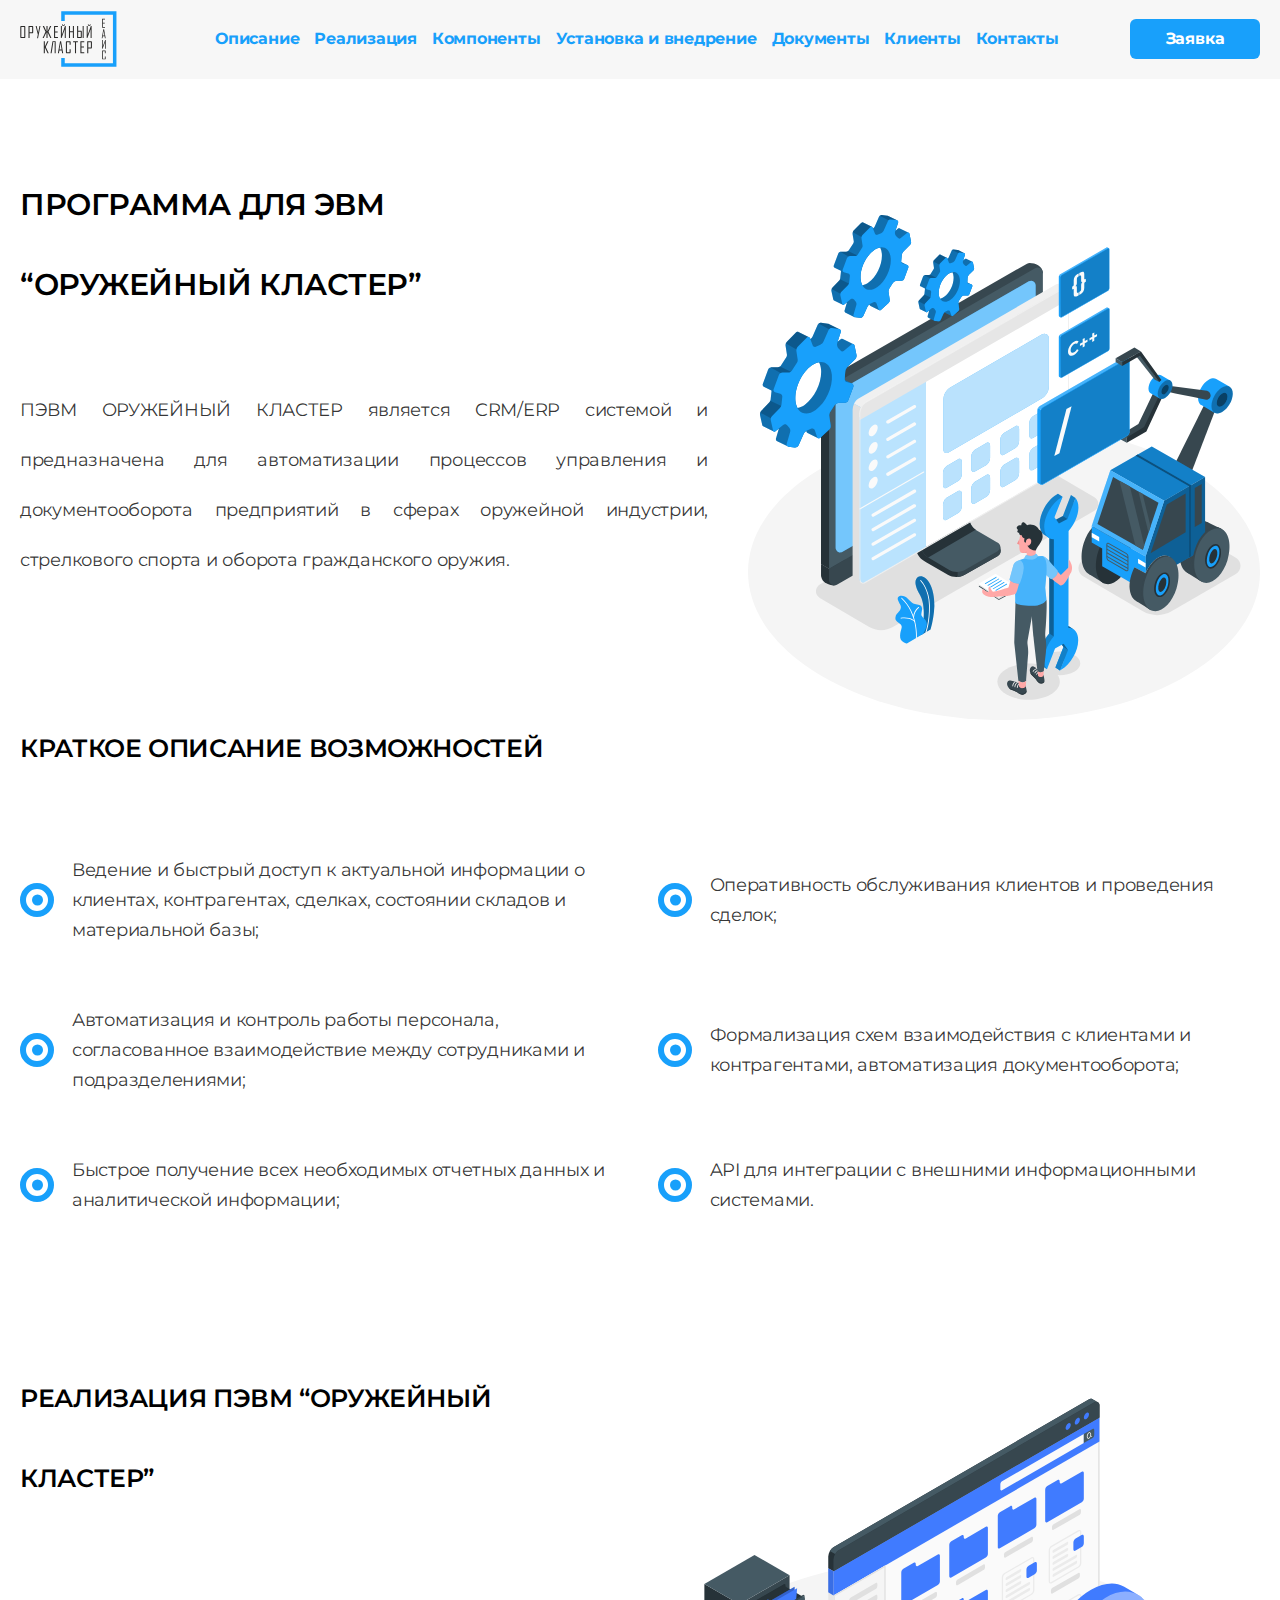
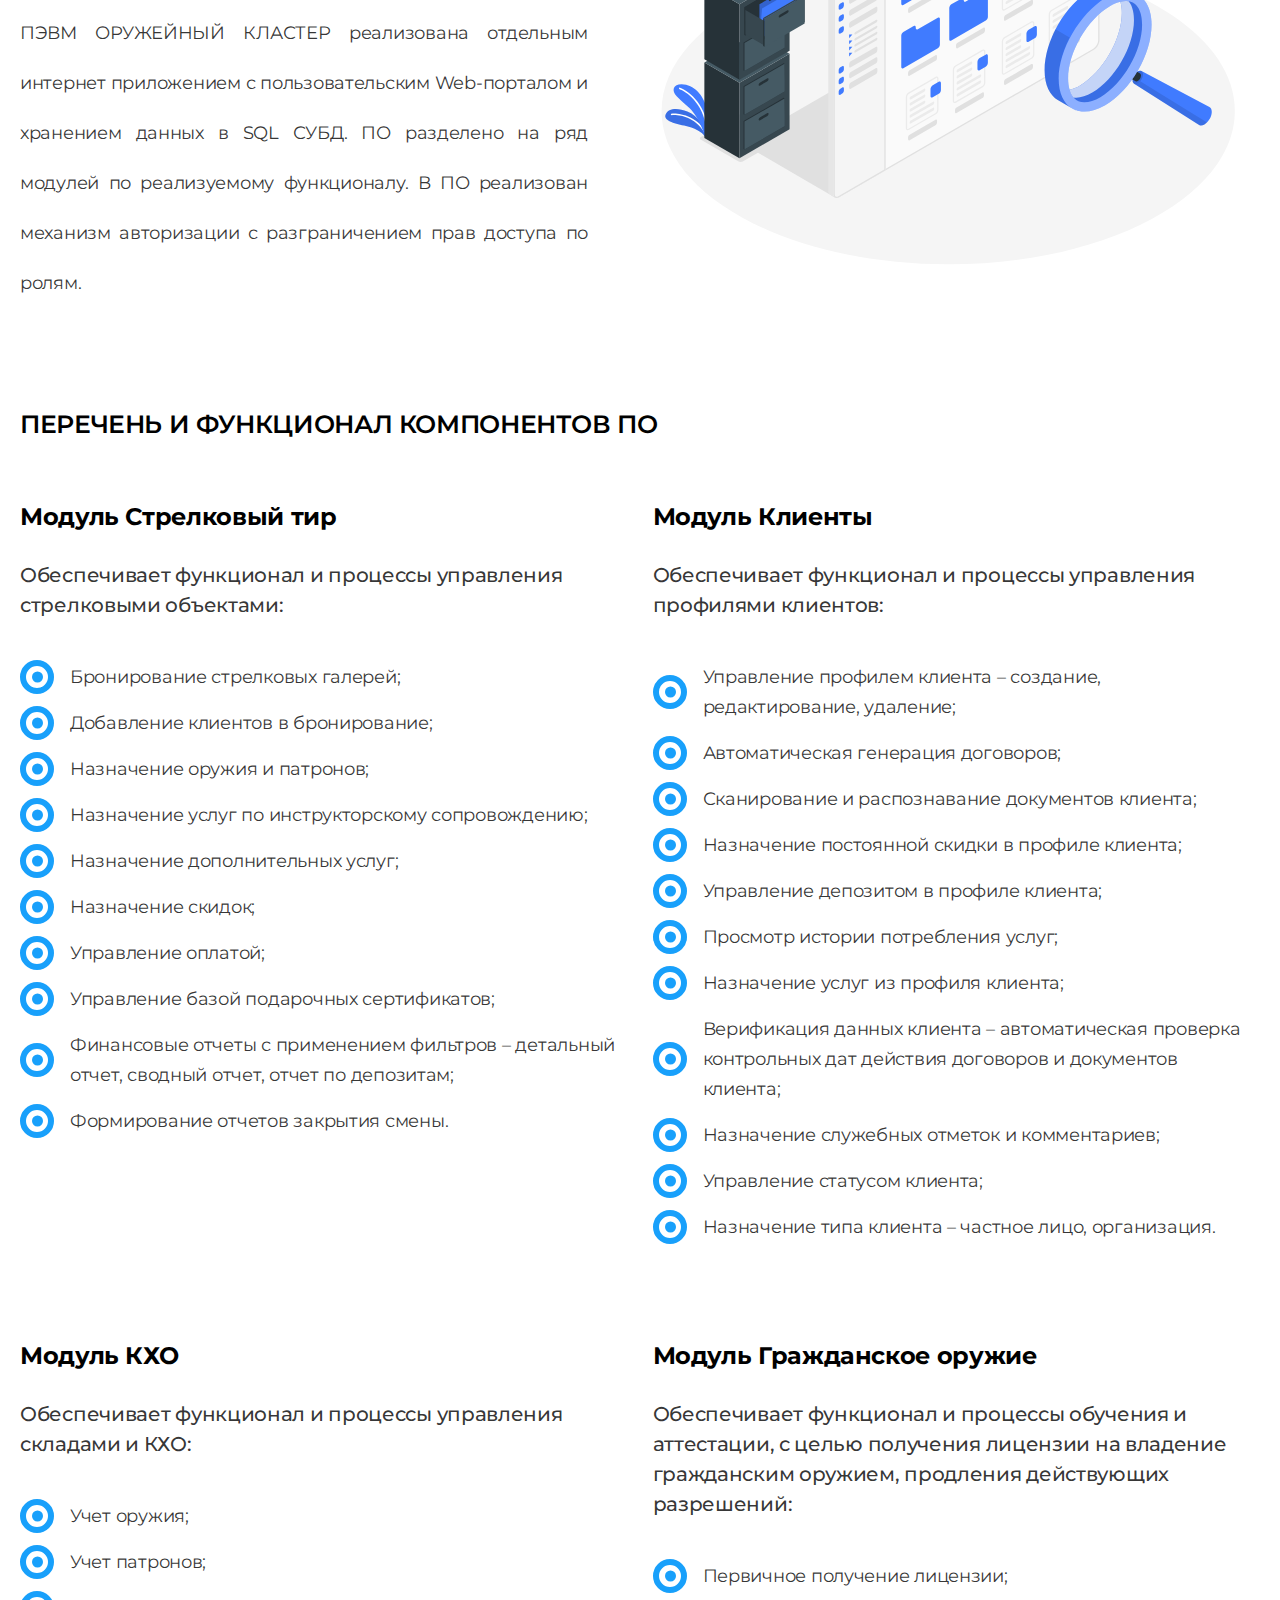
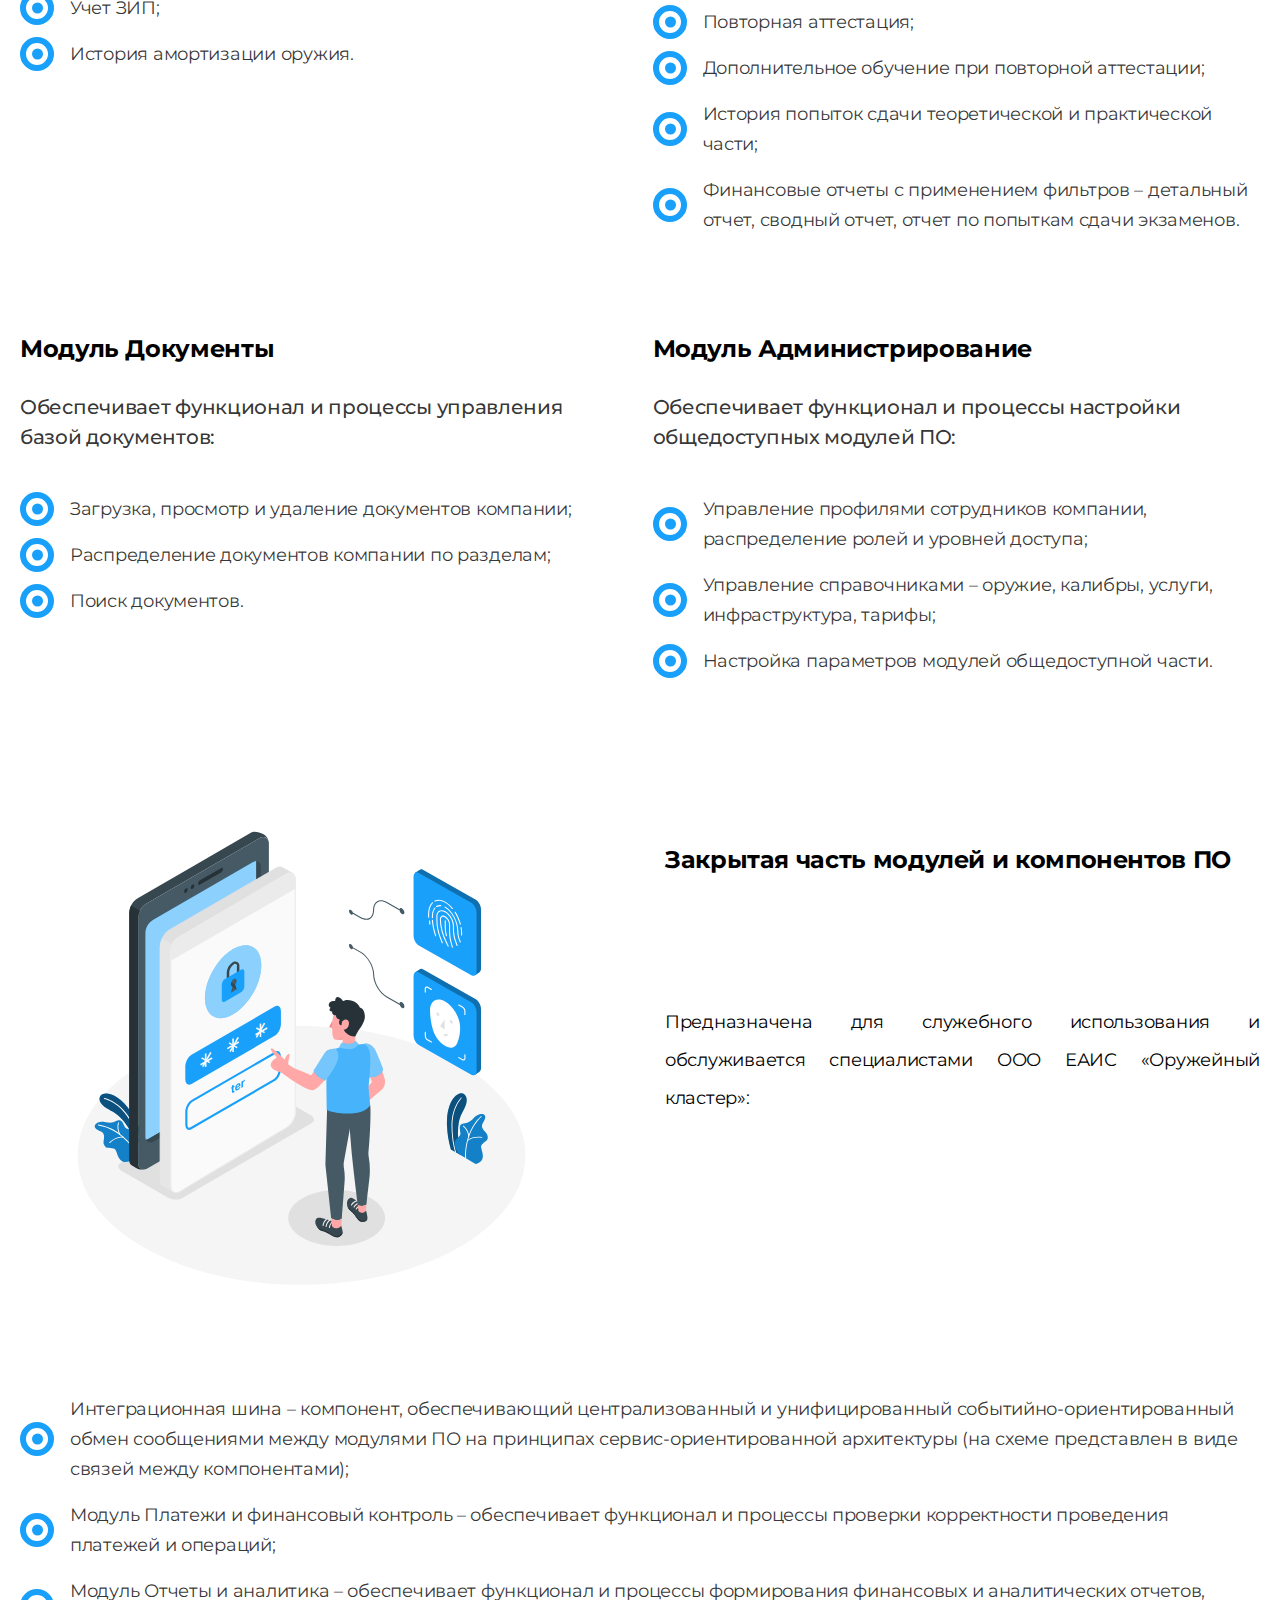
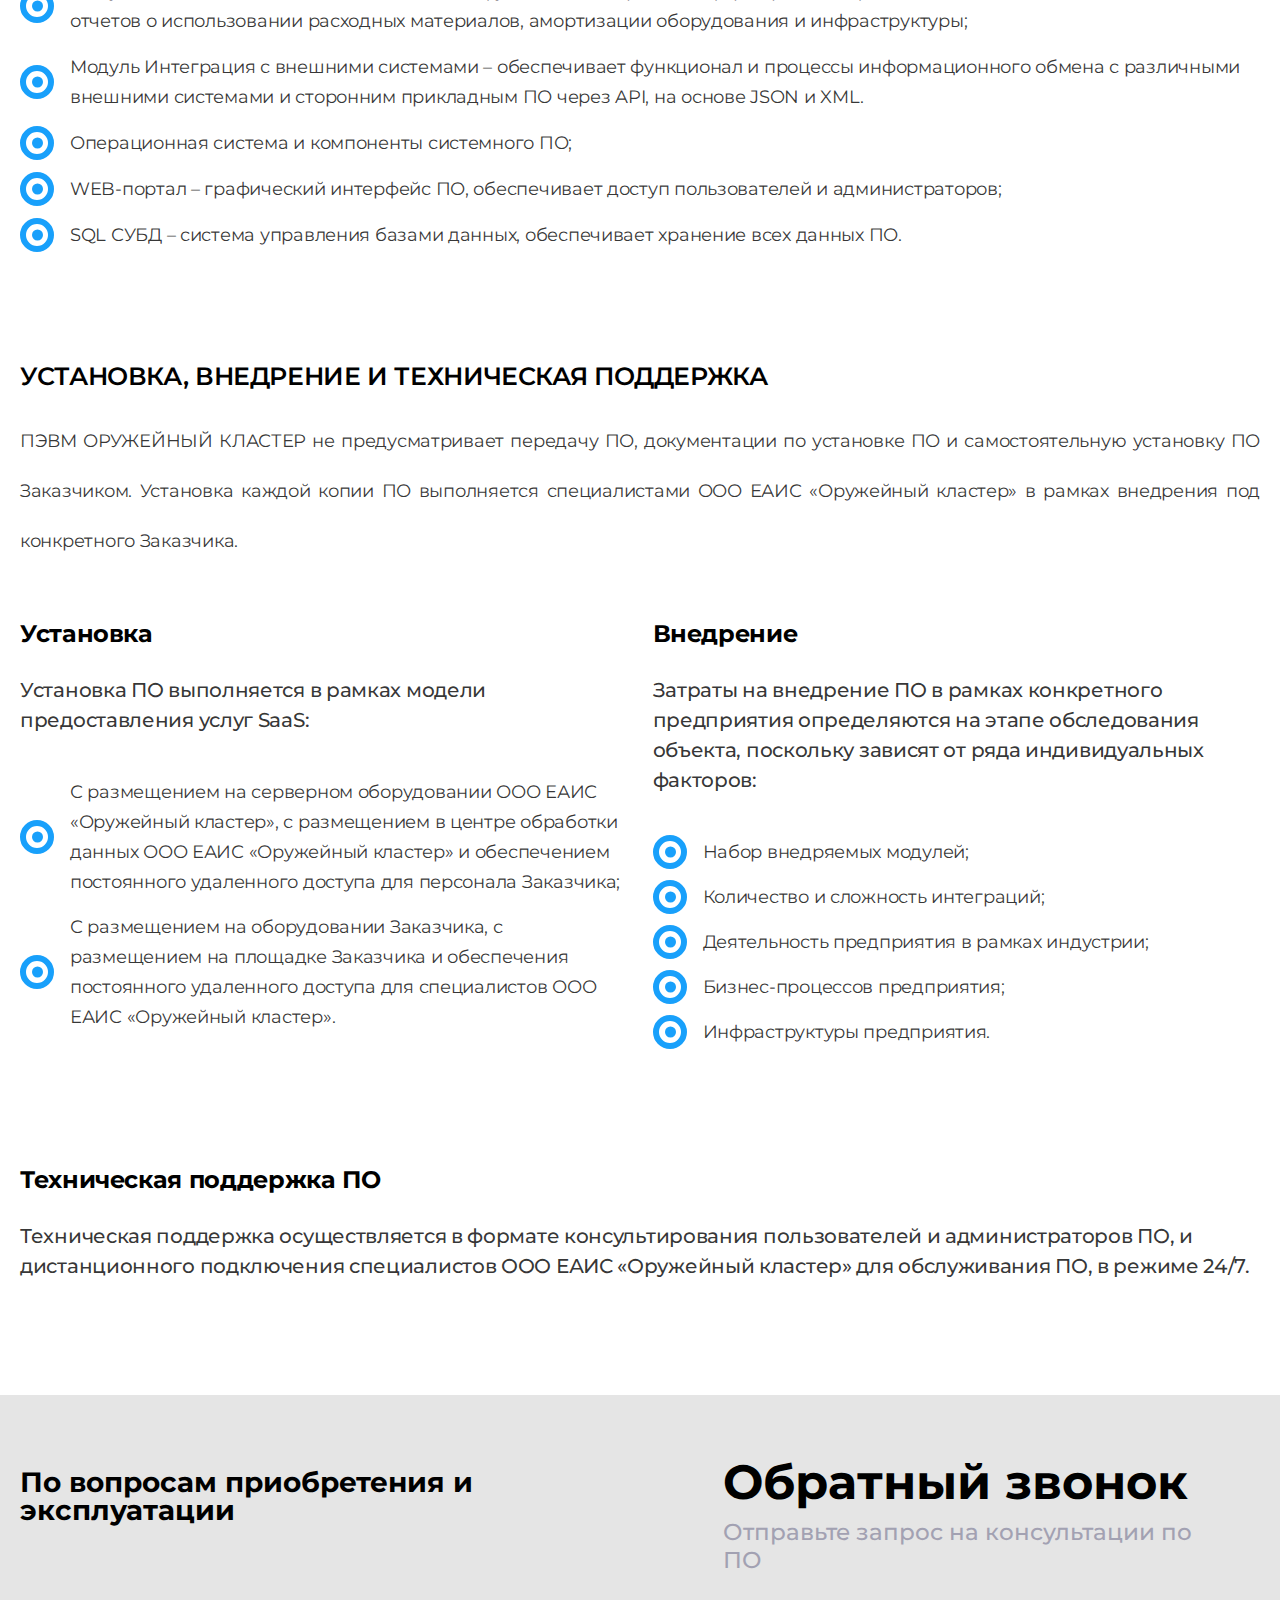
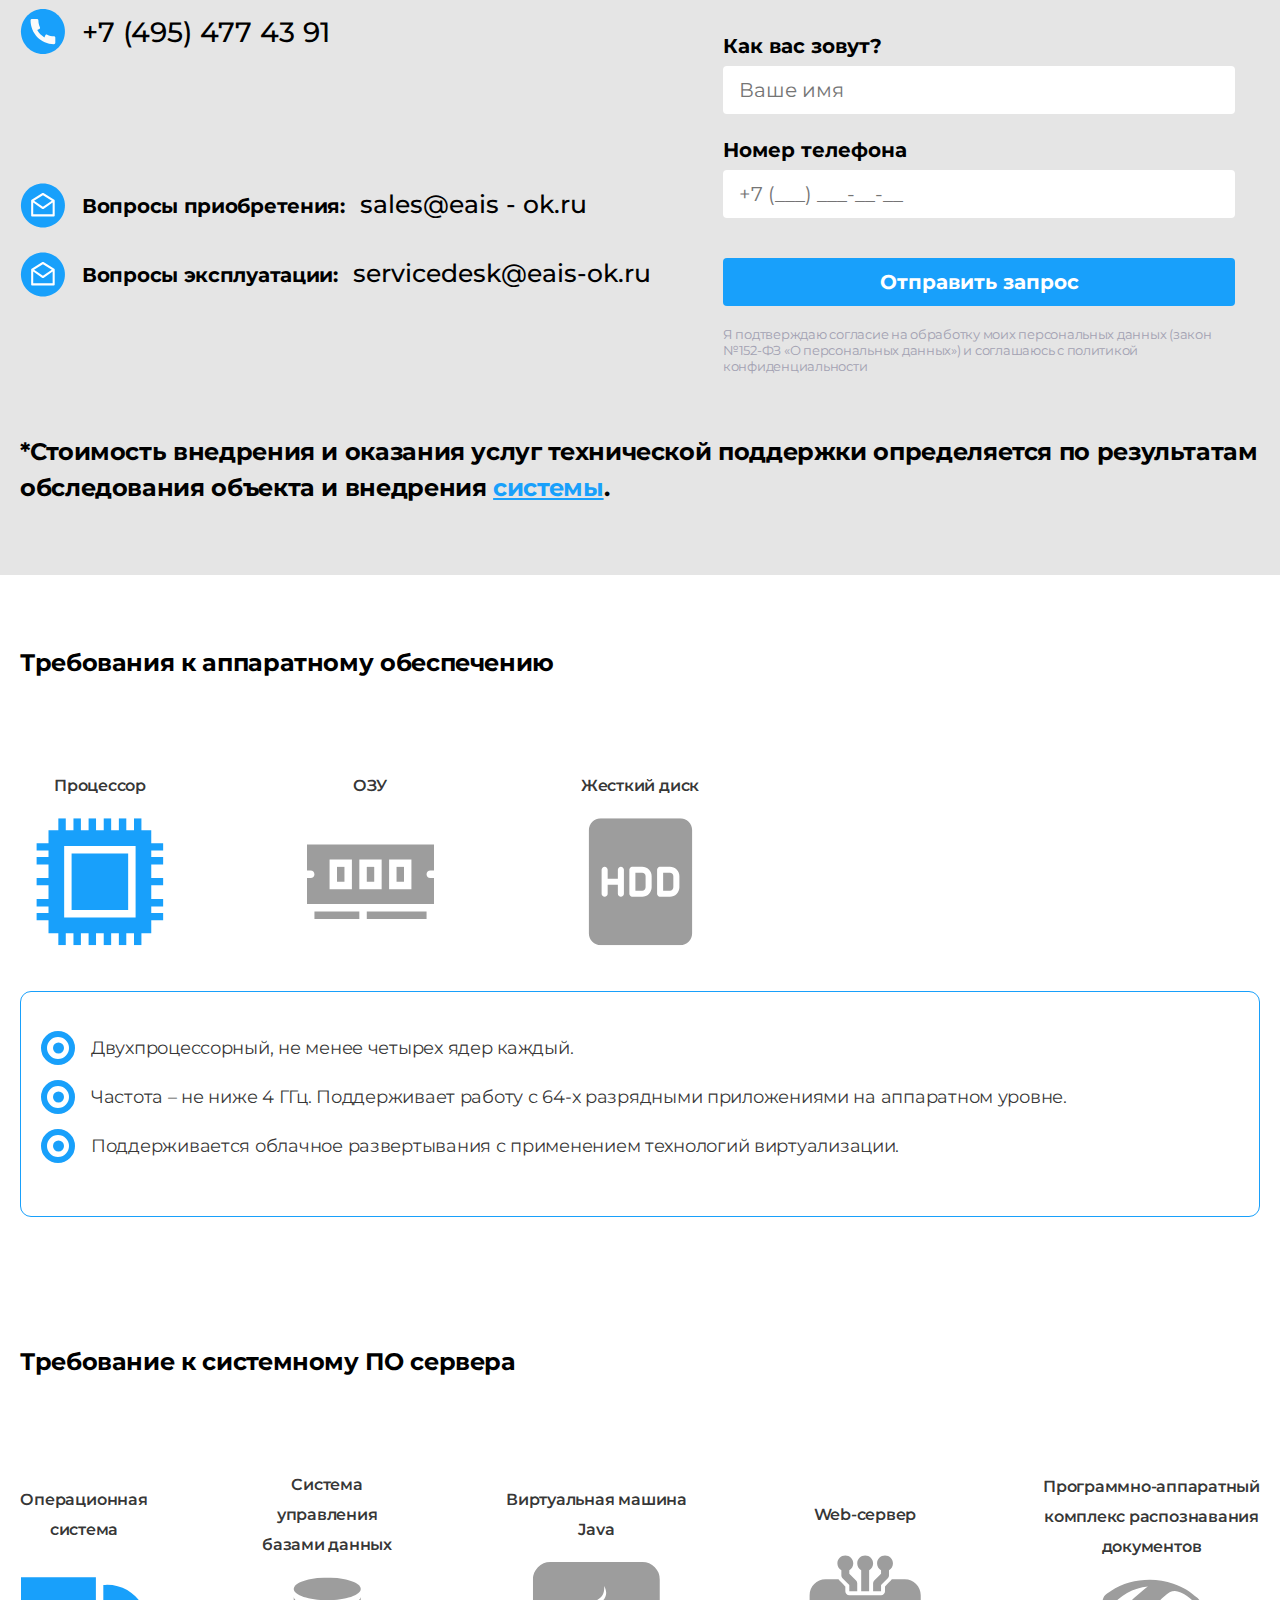
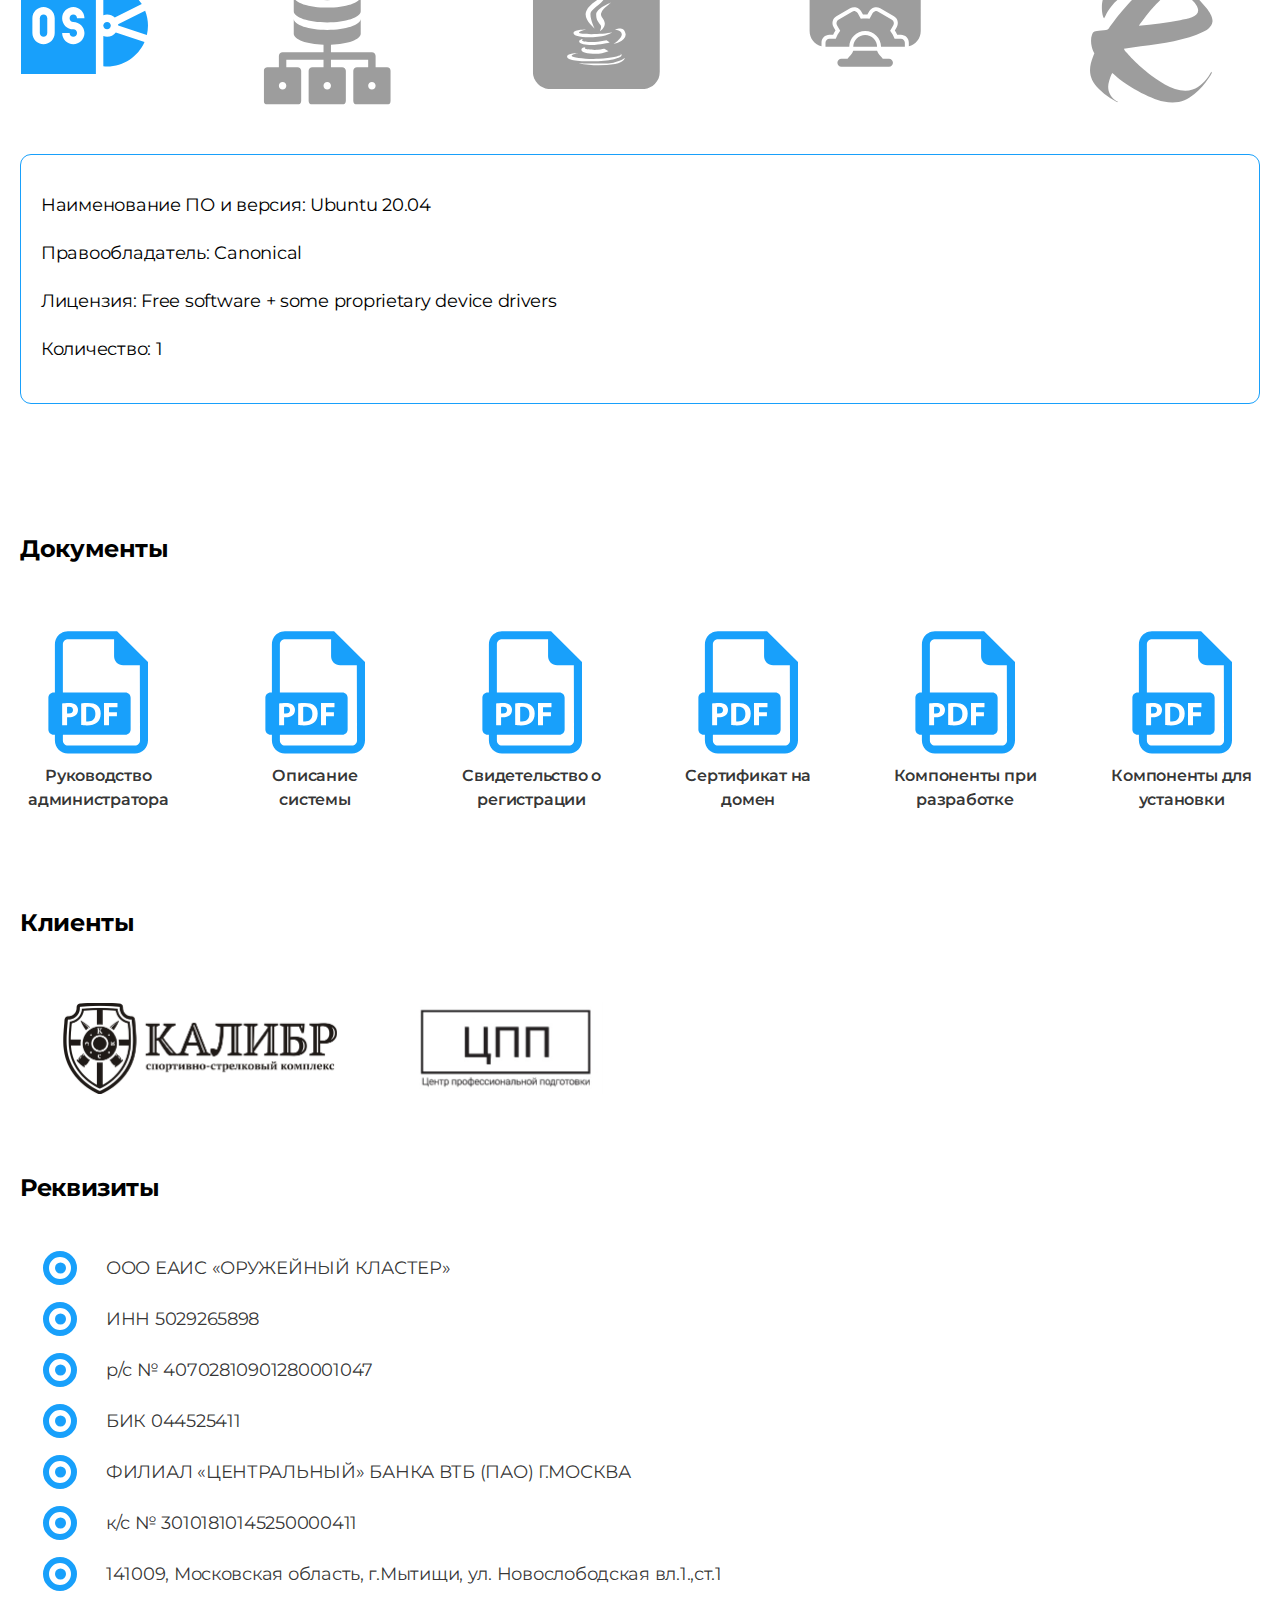
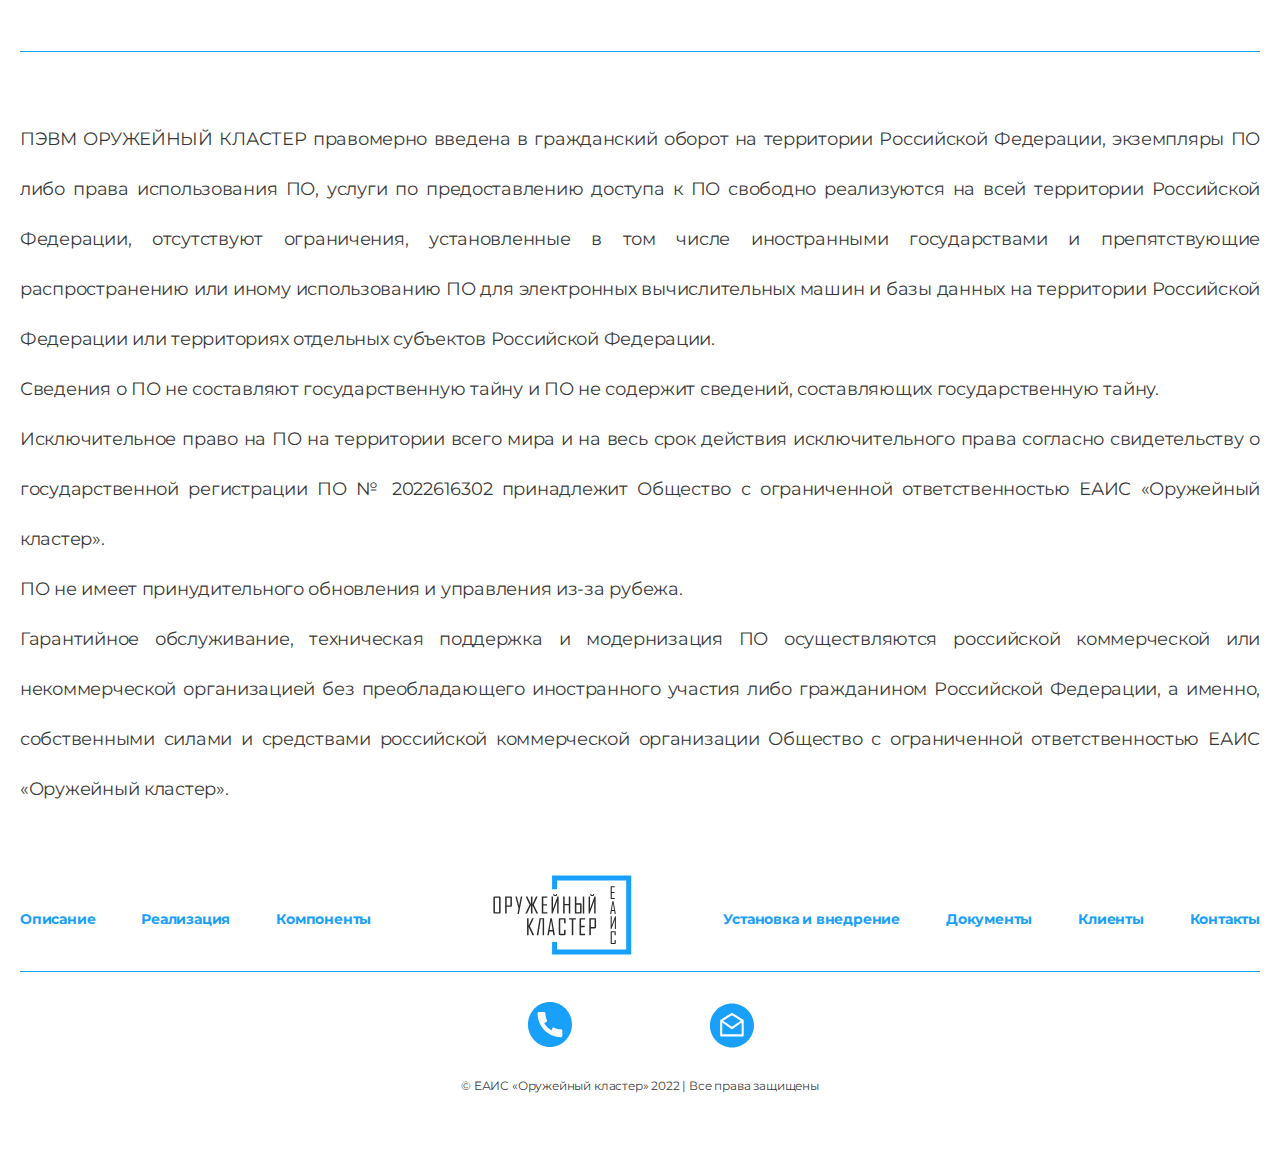
==== index.html @ 5d549ecf "Добавил проект" ====
<!DOCTYPE html>
<html lang="ru">
	<head>
		<meta http-equiv="Content-Type" content="text/html; charset=utf-8">

		<!-- Адаптирование страницы для мобильных устройств -->
		<meta name="viewport" content="width=device-width, initial-scale=1, maximum-scale=1">

		<!-- Запрет распознования номера телефона -->
		<meta name="format-detection" content="telephone=no">
		<meta name="SKYPE_TOOLBAR" content ="SKYPE_TOOLBAR_PARSER_COMPATIBLE">

		<!-- Заголовок страницы -->
		<title>Заголовок страницы</title>

		<!-- Подключение шрифтов -->
		<link rel="preconnect" href="https://fonts.googleapis.com">
		<link rel="preconnect" href="https://fonts.gstatic.com" crossorigin>
		<link href="https://fonts.googleapis.com/css2?family=Montserrat:wght@300;400;500;600;700;800;900&display=swap" rel="stylesheet">

		<!-- Данное значение часто используют(использовали) поисковые системы -->
		<meta name="description" content="">
		<meta name="keywords" content="">

		<!-- Изменение цвета панели моб. браузера -->
		<meta name="msapplication-TileColor" content="#DE041D">
		<meta name="theme-color" content="#DE041D">

		
		<!-- Подключение файлов стилей -->
		<link rel="stylesheet" href="css/fancybox.css">
		<link rel="stylesheet" href="css/styles.css">

		<link rel="stylesheet" href="css/response_1300.css" media="print, (max-width: 1300px)">
		<link rel="stylesheet" href="css/response_1187.css" media="print, (max-width: 1187px)">
		<link rel="stylesheet" href="css/response_1023.css" media="print, (max-width: 1023px)">
		<link rel="stylesheet" href="css/response_767.css" media="print, (max-width: 767px)">
		<link rel="stylesheet" href="css/response_479.css" media="(max-width: 479px)">
	</head>

	<body>
		<div class="wrap">
			<div class="main">
				<header>									
					<div class="cont">																
					
						<button class="mob_menu_btn">
							<img src="images/ic_mob_menu.svg" alt="">
						</button>
						<button class="close_btn">
							<img src="images/ic_close.svg" alt="">
						</button>

						<a href="#" class="logo">
							<img src="images/logo.svg" alt="">
						</a>

						<nav class="menu row">
							<a href="#" class="logo logo-mob">
								<img src="images/logo.svg" alt="">
							</a>
							
							<div class="item">
								<a href="#description" class="scroll">Описание</a>
							</div>
							<div class="item">
								<a href="#realization" class="scroll">Реализация</a>
							</div>
							<div class="item">
								<a href="#components" class="scroll">Компоненты</a>
							</div>
							<div class="item">
								<a href="#installation" class="scroll">Установка и внедрение</a>
							</div>
							<div class="item">
								<a href="#documents" class="scroll">Документы</a>
							</div>
							<div class="item">
								<a href="#clients" class="scroll">Клиенты</a>
							</div>
							<div class="item">
								<a href="#requisites" class="scroll">Контакты</a>
							</div>	
							<a href="#" class="contact_callback contact_callback-mob modal_link" data-content="#callback_modal">
								<span>Заявка</span>
							</a>
														
						</nav>

						<a href="#" class="contact_callback modal_link" data-content="#callback_modal">
							<span>Заявка</span>
						</a>
						
					</div>	
									
				</header>


				<section class="first-section">
					<div class="cont">
						<div class="first-section_wrap">
							<div class="first-section_info">
								<div class="first-section_title">ПРОГРАММА ДЛЯ ЭВМ<br> “ОРУЖЕЙНЫЙ КЛАСТЕР”</div>
								<div class="first-section_text">ПЭВМ ОРУЖЕЙНЫЙ КЛАСТЕР является CRM/ERP системой и предназначена для автоматизации процессов управления и документооборота предприятий в сферах оружейной индустрии, стрелкового спорта и оборота гражданского оружия.</div>
							</div>
							<div class="first-section_img">
								<img src="images/first-section_img.svg" alt="">
							</div>	
						</div>						
					</div>
				</section>


				<section class="description" id="description">
					<div class="cont">
						<div class="description_title title">КРАТКОЕ ОПИСАНИЕ ВОЗМОЖНОСТЕЙ</div>
						<ul>
							<li>Ведение и быстрый доступ к актуальной информации о клиентах, контрагентах, сделках, состоянии складов и материальной базы;</li>
							<li>Оперативность обслуживания клиентов и проведения сделок;</li>
							<li>Автоматизация и контроль работы персонала, согласованное взаимодействие между сотрудниками и подразделениями;</li>
							<li>Формализация схем взаимодействия с клиентами и контрагентами, автоматизация документооборота;</li>
							<li>Быстрое получение всех необходимых отчетных данных и аналитической информации;</li>
							<li>API для интеграции с внешними информационными системами.</li>
						</ul>				
					</div>
				</section>


				<section class="realization" id="realization">
					<div class="cont">
						<div class="realization_wrap">
							<div class="realization_info">
								<div class="realizationn_title title">РЕАЛИЗАЦИЯ ПЭВМ “ОРУЖЕЙНЫЙ КЛАСТЕР”</div>
								<div class="realization_text">ПЭВМ ОРУЖЕЙНЫЙ КЛАСТЕР реализована отдельным интернет приложением с пользовательским Web-порталом и хранением данных в SQL СУБД. ПО разделено на ряд модулей по реализуемому функционалу. В ПО реализован механизм авторизации с разграничением прав доступа по ролям. </div>
							</div>
							<div class="realization_img">
								<img src="images/realization_img.svg" alt="">
							</div>	
						</div>	
					</div>
				</section>


				<section class="components" id="components">
					<div class="cont">
						<div class="components_title title">Перечень и функционал компонентов ПО</div>
						<div class="components_items">
							<div class="components_item">
								<div class="components_item-title title2">Модуль Стрелковый тир</div>
								<div class="components_item-text">Обеспечивает функционал и процессы управления стрелковыми объектами:</div>
								<ul>
									<li>Бронирование стрелковых галерей;</li>
									<li>Добавление клиентов в бронирование;</li>
									<li>Назначение оружия и патронов;</li>
									<li>Назначение услуг по инструкторскому сопровождению;</li>
									<li>Назначение дополнительных услуг;</li>
									<li>Назначение скидок;</li>
									<li>Управление оплатой;</li>
									<li>Управление базой подарочных сертификатов;</li>
									<li>Финансовые отчеты с применением фильтров – детальный отчет, сводный отчет, отчет по депозитам;</li>
									<li>Формирование отчетов закрытия смены.</li>
								</ul>
							</div>
							<div class="components_item">
								<div class="components_item-title title2">Модуль Клиенты</div>
								<div class="components_item-text">Обеспечивает функционал и процессы управления профилями клиентов:</div>
								<ul>
									<li>Управление профилем клиента – создание, редактирование, удаление;</li>
									<li>Автоматическая генерация договоров;</li>
									<li>Сканирование и распознавание документов клиента;</li>
									<li>Назначение постоянной скидки в профиле клиента;</li>
									<li>Управление депозитом в профиле клиента;</li>
									<li>Просмотр истории потребления услуг;</li>
									<li>Назначение услуг из профиля клиента;</li>
									<li>Верификация данных клиента – автоматическая проверка контрольных дат действия договоров и документов клиента;</li>
									<li>Назначение служебных отметок и комментариев;</li>
									<li>Управление статусом клиента;</li>
									<li>Назначение типа клиента – частное лицо, организация.</li>
								</ul>
							</div>
							<div class="components_item">
								<div class="components_item-title title2">Модуль КХО</div>
								<div class="components_item-text">Обеспечивает функционал и процессы управления складами и КХО:</div>
								<ul>
									<li>Учет оружия;</li>
									<li>Учет патронов;</li>
									<li>Учет ЗИП;</li>
									<li>История амортизации оружия.</li>
								</ul>
							</div>
							<div class="components_item">
								<div class="components_item-title title2">Модуль Гражданское оружие</div>
								<div class="components_item-text">Обеспечивает функционал и процессы обучения и аттестации, с целью получения лицензии на владение гражданским оружием, продления действующих разрешений:</div>
								<ul>
									<li>Первичное получение лицензии;</li>
									<li>Повторная аттестация;</li>
									<li>Дополнительное обучение при повторной аттестации;</li>
									<li>История попыток сдачи теоретической и практической части;</li>
									<li>Финансовые отчеты с применением фильтров – детальный отчет, сводный отчет, отчет по попыткам сдачи экзаменов.</li>
								</ul>
							</div>
							<div class="components_item">
								<div class="components_item-title title2">Модуль Документы</div>
								<div class="components_item-text">Обеспечивает функционал и процессы управления базой документов:</div>
								<ul>
									<li>Загрузка, просмотр и удаление документов компании;</li>
									<li>Распределение документов компании по разделам;</li>
									<li>Поиск документов.</li>
								</ul>
							</div>
							<div class="components_item">
								<div class="components_item-title title2">Модуль Администрирование</div>
								<div class="components_item-text">Обеспечивает функционал и процессы настройки общедоступных модулей ПО:</div>
								<ul>
									<li>Управление профилями сотрудников компании, распределение ролей и уровней доступа;</li>
									<li>Управление справочниками – оружие, калибры, услуги, инфраструктура, тарифы;</li>
									<li>Настройка параметров модулей общедоступной части.</li>
								</ul>
							</div>
							<div class="components_item">
								<div class="components_item-wrap">
									<div class="components_item-img">
										<img src="images/components_img.svg" alt="">
									</div>
									<div class="components_item-info">
										<div class="components_item-title title2">Закрытая часть модулей и компонентов ПО </div>
										<div class="components_item-text">Предназначена для служебного использования и обслуживается специалистами ООО ЕАИС «Оружейный кластер»:</div>	
									</div>		
								</div>															
								<ul>
									<li>Интеграционная шина – компонент, обеспечивающий централизованный и унифицированный событийно-ориентированный обмен сообщениями между модулями ПО на принципах сервис-ориентированной архитектуры (на схеме представлен в виде связей между компонентами);</li>
									<li>Модуль Платежи и финансовый контроль – обеспечивает функционал и процессы проверки корректности проведения платежей и операций;</li>
									<li>Модуль Отчеты и аналитика – обеспечивает функционал и процессы формирования финансовых и аналитических отчетов, отчетов о использовании расходных материалов, амортизации оборудования и инфраструктуры;</li>
									<li>Модуль Интеграция с внешними системами – обеспечивает функционал и процессы информационного обмена с различными внешними системами и сторонним прикладным ПО через API, на основе JSON и XML.</li>
									<li>Операционная система и компоненты системного ПО;</li>
									<li>WEB-портал – графический интерфейс ПО, обеспечивает доступ пользователей и администраторов;</li>
									<li>SQL СУБД – система управления базами данных, обеспечивает хранение всех данных ПО.</li>
								</ul>
							</div>
						</div>
					</div>
				</section>


				<section class="installation" id="installation">
					<div class="cont">
						<div class="installation_title title">установка, внедрение и техническая поддержка</div>
						<div class="installation_text">ПЭВМ ОРУЖЕЙНЫЙ КЛАСТЕР не предусматривает передачу ПО, документации по установке ПО и самостоятельную установку ПО Заказчиком. Установка каждой копии ПО выполняется специалистами ООО ЕАИС «Оружейный кластер» в рамках внедрения под конкретного Заказчика. </div>
						<div class="installation_items">
							<div class="installation_item">
								<div class="installation_item-title title2">Установка</div>
								<div class="installation_item-text">Установка ПО выполняется в рамках модели предоставления услуг SaaS:</div>
								<ul>
									<li>С размещением на серверном оборудовании ООО ЕАИС «Оружейный кластер», с размещением в центре обработки данных ООО ЕАИС «Оружейный кластер» и обеспечением постоянного удаленного доступа для персонала Заказчика;</li>
									<li>С размещением на оборудовании Заказчика, с размещением на площадке Заказчика и обеспечения постоянного удаленного доступа для специалистов ООО ЕАИС «Оружейный кластер».</li>
								</ul>
							</div>
							<div class="installation_item">
								<div class="installation_item-title title2">Внедрение</div>
								<div class="installation_item-text">Затраты на внедрение ПО в рамках конкретного предприятия определяются на этапе обследования объекта, поскольку зависят от ряда индивидуальных факторов:</div>
								<ul>
									<li>Набор внедряемых модулей;</li>
									<li>Количество и сложность интеграций;</li>
									<li>Деятельность предприятия в рамках индустрии;</li>
									<li>Бизнес-процессов предприятия;</li>
									<li>Инфраструктуры предприятия.</li>
								</ul>
							</div>	
							<div class="installation_item">
								<div class="installation_item-title title2">Техническая поддержка ПО</div>
								<div class="installation_item-text">Техническая поддержка осуществляется в формате консультирования пользователей и администраторов ПО, и дистанционного подключения специалистов ООО ЕАИС «Оружейный кластер» для обслуживания ПО, в режиме 24/7.</div>
							</div>	
						</div>						
					</div>
				</section>


				<section class="callback" id="callback">
					<div class="cont">
						<div class="callback_wrap">
							<div class="callback_left">
								<div class="callback_left-title">По вопросам приобретения и эксплуатации</div>
								<a href="tel:74954774391" class="callback_phone">
									<img src="images/phone.svg" alt="">
									<span>+7 (495) 477 43 91</span>
								</a>
								<a href="mailto:sales@eais-ok.ru" class="callback_email">
									<img src="images/email.svg" alt="">
									<span><b>Вопросы приобретения:</b> sales@eais&nbsp;-&nbsp;ok.ru</span>
								</a>
								<a href="mailto:servicedesk@eais-ok.ru" class="callback_email">
									<img src="images/email.svg" alt="">
									<span><b>Вопросы эксплуатации:</b> servicedesk@eais-ok.ru </span>
								</a>
							</div>
							<div class="callback_right">
								<div class="callback_right-title">Обратный звонок</div>
								<div class="callback_right-text">Отправьте запрос на консультации по ПО</div>
								<form>
									<div class="line">
										<div class="field">
											<label for="name">Как вас зовут?</label>
											<input id="name" type="text" placeholder="Ваше имя">
										</div>
									</div>
									<div class="line">
										<div class="field">
											<label for="name">Номер телефона</label>
											<input id="name" type="tel" placeholder="+7 (___) ___-__-__">
										</div>
									</div>
									<button type="submit">
										<span>Отправить запрос</span>
									</button>
									<div class="form-politic">Я подтверждаю согласие на обработку моих персональных данных (закон №152-ФЗ «О персональных данных») и соглашаюсь с политикой конфиденциальности</div>
								</form>
							</div>
						</div>
						<div class="callback_price">*Стоимость внедрения и оказания услуг технической поддержки определяется по результатам обследования объекта и внедрения <a href="#">системы</a>.</div>
					</div>
				</section>


				<section class="requirements requirements-po">
					<div class="cont">
						<div class="requirements_title title2">Требования к аппаратному обеспечению</div>

						<div class="tabs_container">
							<div class="tabs">
								<button data-content="#tab6" data-level="level1" class="active">
									<div class="requirements_item">
										<div class="requirements_item-title">Процессор</div>
										<div class="requirements_item-img">
											<img src="images/tr1.svg" alt="">
										</div>
										<div class="requirements_item-img-hov">
											<img src="images/tr1-1.svg" alt="" >
										</div>
									</div>
								</button>
								<button data-content="#tab7" data-level="level1">
									<div class="requirements_item">
										<div class="requirements_item-title">ОЗУ</div>
										<div class="requirements_item-img">
											<img src="images/tr2.svg" alt="">
										</div>
										<div class="requirements_item-img-hov">
											<img src="images/tr2-1.svg" alt="" >
										</div>
									</div>									
								</button>
								<button data-content="#tab8" data-level="level1">
									<div class="requirements_item">
										<div class="requirements_item-title">Жесткий диск</div>
										<div class="requirements_item-img">
											<img src="images/tr3.svg" alt="">
										</div>
										<div class="requirements_item-img-hov">
											<img src="images/tr3-1.svg" alt="" >
										</div>
									</div>
								</button>
							</div>

							<div class="tab_content level1 active" id="tab6">
								<ul>
									<li>Двухпроцессорный, не менее четырех ядер каждый.</li>
									<li>Частота – не ниже 4 ГГц. Поддерживает работу с 64-х разрядными приложениями на аппаратном уровне.</li>
									<li>Поддерживается облачное развертывания с применением технологий виртуализации.</li>
								</ul>
							</div>

							<div class="tab_content level1" id="tab7">
								<ul>
									<li>Двухпроцессорный, не менее четырех ядер каждый.</li>
									<li>Частота – не ниже 4 ГГц. Поддерживает работу с 64-х разрядными приложениями на аппаратном уровне.</li>
									<li>Поддерживается облачное развертывания с применением технологий виртуализации.</li>
								</ul>
							</div>

							<div class="tab_content level1" id="tab8">
								<ul>
									<li>Двухпроцессорный, не менее четырех ядер каждый.</li>
									<li>Частота – не ниже 4 ГГц. Поддерживает работу с 64-х разрядными приложениями на аппаратном уровне.</li>
									<li>Поддерживается облачное развертывания с применением технологий виртуализации.</li>
								</ul>
							</div>

						</div>


					</div>
				</section>

				<section class="requirements">
					<div class="cont">
						<div class="requirements_title title2">Требование к системному ПО сервера</div>
						
						<div class="tabs_container">
							<div class="tabs">
								<button data-content="#tab1" data-level="level1" class="active">
									<div class="requirements_item">
										<div class="requirements_item-title">Операционная<br> система</div>
										<div class="requirements_item-img">
											<img src="images/tr4.svg" alt="" >
										</div>
										<div class="requirements_item-img-hov">
											<img src="images/tr4-1.svg" alt="" >
										</div>
									</div>
								</button>
								<button data-content="#tab2" data-level="level1">
									<div class="requirements_item">
										<div class="requirements_item-title">Система<br> управления<br> базами данных</div>
										<div class="requirements_item-img">
											<img src="images/tr5.svg" alt="">
										</div>
										<div class="requirements_item-img-hov">
											<img src="images/tr5-1.svg" alt="" >
										</div>
									</div>
								</button>
								<button data-content="#tab3" data-level="level1">
									<div class="requirements_item">
										<div class="requirements_item-title">Виртуальная машина<br> Java</div>
										<div class="requirements_item-img">
											<img src="images/tr6.svg" alt="">
										</div>
										<div class="requirements_item-img-hov">
											<img src="images/tr6-1.svg" alt="" >
										</div>
									</div>
								</button>
								<button data-content="#tab4" data-level="level1">
									<div class="requirements_item">
										<div class="requirements_item-title">Web-сервер</div>
										<div class="requirements_item-img">
											<img src="images/tr7.svg" alt="">
										</div>
										<div class="requirements_item-img-hov">
											<img src="images/tr7-1.svg" alt="" >
										</div>
									</div>
								</button>
								<button data-content="#tab4" data-level="level1">
									<div class="requirements_item">
										<div class="requirements_item-title">Программно-аппаратный<br> комплекс распознавания<br> документов</div>
										<div class="requirements_item-img">
											<img src="images/tr8.svg" alt="">
										</div>
										<div class="requirements_item-img-hov">
											<img src="images/tr8-1.svg" alt="" >
										</div>
									</div>
								</button>
							</div>

							<div class="tab_content level1 active" id="tab1">
								<ul>
									<li>Наименование ПО и версия: Ubuntu 20.04</li>
									<li>Правообладатель: Canonical</li>
									<li>Лицензия: Free software + some proprietary device drivers</li>
									<li>Количество: 1</li>
								</ul>
							</div>

							<div class="tab_content level1" id="tab2">
								<ul>
									<li>Наименование ПО и версия: Ubuntu 20.04</li>
									<li>Правообладатель: Canonical</li>
									<li>Лицензия: Free software + some proprietary device drivers</li>
									<li>Количество: 1</li>
								</ul>
							</div>

							<div class="tab_content level1" id="tab3">
								<ul>
									<li>Наименование ПО и версия: Ubuntu 20.04</li>
									<li>Правообладатель: Canonical</li>
									<li>Лицензия: Free software + some proprietary device drivers</li>
									<li>Количество: 1</li>
								</ul>
							</div>

							<div class="tab_content level1" id="tab4">
								<ul>
									<li>Наименование ПО и версия: Ubuntu 20.04</li>
									<li>Правообладатель: Canonical</li>
									<li>Лицензия: Free software + some proprietary device drivers</li>
									<li>Количество: 1</li>
								</ul>
							</div>

							<div class="tab_content level1" id="tab5">
								<ul>
									<li>Наименование ПО и версия: Ubuntu 20.04</li>
									<li>Правообладатель: Canonical</li>
									<li>Лицензия: Free software + some proprietary device drivers</li>
									<li>Количество: 1</li>
								</ul>
							</div>
						</div>
					</div>	
					
				</section>


				<section class="documents" id="documents">
					<div class="cont">
						<div class="documents_title title2">Документы</div>
						<div class="documents_items">
							<a href="#" class="documents_item" download>
								<div class="documents_item-img">
									<img src="images/document.svg" alt="">
								</div>
								<div class="documents_item-title">Руководство администратора</div>
							</a>
							<a href="#" class="documents_item" download>
								<div class="documents_item-img">
									<img src="images/document.svg" alt="">
								</div>
								<div class="documents_item-title">Описание системы</div>
							</a>
							<a href="#" class="documents_item" download>
								<div class="documents_item-img">
									<img src="images/document.svg" alt="">
								</div>
								<div class="documents_item-title">Свидетельство о регистрации</div>
							</a>
							<a href="#" class="documents_item" download>
								<div class="documents_item-img">
									<img src="images/document.svg" alt="">
								</div>
								<div class="documents_item-title">Сертификат на домен</div>
							</a>
							<a href="#" class="documents_item" download>
								<div class="documents_item-img">
									<img src="images/document.svg" alt="">
								</div>
								<div class="documents_item-title">Компоненты при разработке</div>
							</a>
							<a href="#" class="documents_item" download>
								<div class="documents_item-img">
									<img src="images/document.svg" alt="">
								</div>
								<div class="documents_item-title">Компоненты для установки</div>
							</a>
						</div>
					</div>
				</section>



				<section class="clients" id="clients">
					<div class="cont">
						<div class="clients_title title2">Клиенты</div>
						<div class="clients_items">
							<a href="#" class="clients_item">
								<img src="images/client1.png" alt="">
							</a>
							<a href="#" class="clients_item">
								<img src="images/client2.png" alt="">
							</a>
						</div>
					</div>
				</section>


				<section class="requisites" id="requisites">
					<div class="cont">
						<div class="requisites_title title2">Реквизиты</div>
						<ul>
							<li>ООО ЕАИС «ОРУЖЕЙНЫЙ КЛАСТЕР»</li>
							<li>ИНН 5029265898</li>
							<li>р/с № 40702810901280001047</li>
							<li>БИК 044525411</li>
							<li>ФИЛИАЛ «ЦЕНТРАЛЬНЫЙ» БАНКА ВТБ (ПАО) Г.МОСКВА</li>
							<li>к/с № 30101810145250000411</li>
							<li>141009, Московская область, г.Мытищи, ул. Новослободская вл.1.,ст.1</li>
						</ul>
					</div>
				</section>


				<section class="text_block">
					<div class="cont">
						<div class="text_block-wrap">
							<p>ПЭВМ ОРУЖЕЙНЫЙ КЛАСТЕР правомерно введена в гражданский оборот на территории Российской Федерации, экземпляры ПО либо права использования ПО, услуги по предоставлению доступа к ПО свободно реализуются на всей территории Российской Федерации, отсутствуют ограничения, установленные в том числе иностранными государствами и препятствующие распространению или иному использованию ПО для электронных вычислительных машин и базы данных на территории Российской Федерации или территориях отдельных субъектов Российской Федерации.</p>
							<p>Сведения о ПО не составляют государственную тайну и ПО не содержит сведений, составляющих государственную тайну.</p>
							<p>Исключительное право на ПО на территории всего мира и на весь срок действия исключительного права согласно свидетельству о государственной регистрации ПО № 2022616302 принадлежит Общество с ограниченной ответственностью ЕАИС «Оружейный кластер».</p>
							<p>ПО не имеет принудительного обновления и управления из-за рубежа.</p>
							<p>Гарантийное обслуживание, техническая поддержка и модернизация ПО осуществляются российской коммерческой или некоммерческой организацией без преобладающего иностранного участия либо гражданином Российской Федерации, а именно, собственными силами и средствами российской коммерческой организации Общество с ограниченной ответственностью ЕАИС «Оружейный кластер».</p>	
						</div>
						
					</div>
				</section>

			</div>


			<footer>
				<div class="cont">
					<div class="footer_top">
						<ul>
							<li>
								<a href="#description" class="scroll">Описание</a>
							</li>
							<li>
								<a href="#realization" class="scroll">Реализация</a>
							</li>
							<li>
								<a href="#components" class="scroll">Компоненты</a>
							</li>
						</ul>
						<div class="footer_logo">
							<img src="images/logo.svg" alt="">
						</div>
						<ul>
							<li>
								<a href="#installation" class="scroll">Установка и внедрение</a>
							</li>
							<li>
								<a href="#documents" class="scroll">Документы</a>
							</li>
							<li>
								<a href="#clients" class="scroll">Клиенты</a>
							</li>
							<li>
								<a href="#requisites" class="scroll">Контакты</a>
							</li>
						</ul>
					</div>
					<div class="footer_bottom">
						<div class="footer_bottom-link">
							<a href="tel:74954774391">
								<img src="images/phone.svg" alt="">
							</a>
							<a href="mailto:sales@eais-ok.ru ">
								<img src="images/email.svg" alt="">
							</a>	
						</div>
						<div class="footer_copy">© ЕАИС «Оружейный кластер»  2022 | Все права защищены</div>
					</div>
				</div>
			</footer>


			<div class="buttonUp" style="display: none;">
				<button type="button"></button>
			</div>

			<div class="overlay"></div>
		</div>


		<div class="supports_error">
			Ваш браузер устарел рекомендуем обновить его до последней версии<br> или использовать другой более современный.
		</div>



		<section class="modal callback" id="callback_modal">
			<div class="callback_right">
				<div class="callback_right-title">Обратный звонок</div>
				<div class="callback_right-text">Отправьте запрос на консультации по ПО</div>
				<form>
					<div class="line">
						<div class="field">
							<label for="name">Как вас зовут?</label>
							<input id="name" type="text" placeholder="Ваше имя">
						</div>
					</div>
					<div class="line">
						<div class="field">
							<label for="name">Номер телефона</label>
							<input id="name" type="tel" placeholder="+7 (___) ___-__-__">
						</div>
					</div>
					<button type="submit">
						<span>Отправить запрос</span>
					</button>
					<div class="form-politic">Я подтверждаю согласие на обработку моих персональных данных (закон №152-ФЗ «О персональных данных») и соглашаюсь с политикой конфиденциальности</div>
				</form>
			</div>	
		</section>


		<!-- Подключение javascript файлов -->
		<script src="js/jquery-3.5.0.min.js"></script>
		<script src="js/fancybox.min.js"></script>
		<script src="js/lozad.min.js"></script>
		<script src="js/inputmask.min.js"></script>
		<script src="js/functions.js"></script>
		<script src="js/scripts.js"></script>

	
	</body>
</html>
---- css/styles.css ----
/* For old browsers */
@supports (not(--css: variables)) {
    .supports_error {
        display: flex !important;
    }
}

/* For IE */
@media screen and (-ms-high-contrast: active), (-ms-high-contrast: none) {
    .supports_error {
        display: flex !important;
    }
}





/*------------------
    Reset styles
------------------*/
* {
    box-sizing: border-box;
    margin: 0;
    padding: 0;
}

*:before,
*:after {
    box-sizing: border-box;
}

html {
    -webkit-font-smoothing: antialiased;
    -moz-osx-font-smoothing: grayscale;
    -ms-text-size-adjust: 100%;
    -webkit-text-size-adjust: 100%;
}

body {
    margin: 0;

    -webkit-tap-highlight-color: transparent;
    -webkit-overflow-scrolling: touch;
    text-rendering: optimizeLegibility;
    text-decoration-skip: objects;
}

img {
    border-style: none;
}

textarea {
    overflow: auto;
}

input,
textarea,
input:active,
textarea:active,
button {
    margin: 0;

    -webkit-border-radius: 0;
    border-radius: 0;
    outline: none transparent !important;
    box-shadow: none;

    -webkit-appearance: none;
    appearance: none;
    -moz-outline: none !important;
}

input::-webkit-outer-spin-button,
input::-webkit-inner-spin-button {
    margin: 0;

    -webkit-appearance: none;
}

input[type=number] {
    -moz-appearance: textfield;
}

:focus {
    outline: 0;
}

:hover,
:active {
    -webkit-tap-highlight-color: rgba(0, 0, 0, 0);
    -webkit-touch-callout: none;
}


::-ms-clear {
    display: none;
}



/*-------------------
    Global styles
-------------------*/
:root {
    --bg: #fff;
    --bg2: #18A0FB;
    --scroll_width: 17px;
    --text_color: #000;
    --text_color2: rgba(0, 0, 0, 0.8);
    --font_size: 18px;
    --font_size_title: 25px;
    --font_family: 'Montserrat', sans-serif;
}


::selection {
    color: #fff;

    background: #18A0FB;
}

::-moz-selection {
    color: #fff;

    background: #18A0FB;
}


.clear {
    clear: both;
}

.left {
    float: left;
}

.right {
    float: right;
}



html {
    height: 100%;
    min-height: -moz-available;
    min-height: -webkit-fill-available;
    min-height: fill-available;
}

/*
html.custom_scroll ::-webkit-scrollbar
{
    width: 10px;
    height: 10px;

    background-color: #ccc;
}

html.custom_scroll ::-webkit-scrollbar-thumb
{
    background-color: #de041d;
}

html.custom_scroll
{
    scrollbar-color: #de041d #ccc;
    scrollbar-width: thin;
}

*/
body {
    color: var(--text_color);
    font-family: var(--font_family);
    font-size: var(--font_size);
    height: 100%;
    min-height: -moz-available;
    min-height: -webkit-fill-available;
    min-height: fill-available;
}


button {
    color: inherit;
    font-family: inherit;
    font-size: inherit;
    font-weight: inherit;
    line-height: inherit;

    display: inline-block;

    cursor: pointer;
    vertical-align: top;

    border: none;
    background: none;
}


.wrap {
    position: relative;

    display: flex;
    overflow: hidden;
    flex-direction: column;

    min-width: 360px;
    min-height: 100%;

    background: var(--bg);
}


.main {
    flex: 1 0 auto;
}


.cont {
    width: 100%;
    max-width: 1435px;
    margin: 0 auto;
    padding: 0 20px;
}


.lozad {
    transition: opacity .5s linear;

    opacity: 0;
}

.lozad.loaded {
    opacity: 1;
}


.row {
    display: flex;

    justify-content: flex-start;
    align-items: flex-start;
    align-content: flex-start;
    flex-wrap: wrap;
}



.overlay {
    position: fixed;
    z-index: 102;
    top: 0;
    left: 0;

    display: none;

    width: 100%;
    height: 100%;

    opacity: .65;
    background: #000;
}



.supports_error {
    font-size: 20px;
    line-height: 30px;

    position: fixed;
    z-index: 1000;
    top: 0;
    left: 0;

    display: none;

    width: 100%;
    height: 100%;
    padding: 20px;

    text-align: center;

    background: #fff;

    justify-content: center;
    align-items: center;
    align-content: center;
    flex-wrap: wrap;
}

.supports_error.show {
    display: flex;
}





/*------------
    Header
------------*/
header {
    z-index: 103;
    padding-top: 11px;
    padding-bottom: 11px;
    background: #F7F7F7;
    margin-bottom: 22px;
    width: 100%;
    height: 79px;
    position: fixed;
    top: 0;
}
header .cont {
    display: flex;
    align-items: center;
    justify-content: space-between;
}
.contact_callback {
    text-decoration: none;
    font-weight: 700;
    font-size: 16px;
    line-height: 20px;
    letter-spacing: -0.015em;
    color: #FFFFFF;
    background: var(--bg2);
    border-radius: 6px;
    padding: 10px;
    width: 130px;
    height: 40px;
    transition: background .4s;
    text-align: center;
}
.contact_callback:hover {
    background: #0782d5;
}
header .cont {
    position: relative;
}
header .logo {
    color: currentColor;
    display: flex;
    text-decoration: none;
    justify-content: flex-start;
    align-items: center;
    align-content: center;
    flex-wrap: nowrap;
}
header .logo img {
    display: block;
    width: 70%;
}

header .mob_menu_btn {
    display: none;

    width: 30px;
    height: 28px;
    margin-right: 0px;
    margin-left: auto;

    justify-content: center;
    align-items: center;
    align-content: center;
    flex-wrap: wrap;
    z-index: 8;
}
header .mob_menu_btn .icon {
    display: block;

    width: 20px;
    height: 18px;
}

header .close_btn {
    color: #000;
    
    position: absolute;
    top: 18px;
    right: 23px;

    display: none;

    width: 20px;
    height: 20px;

    justify-content: center;
    align-items: center;
    align-content: center;
    flex-wrap: wrap;
}

header .close_btn img {
    display: block;
    width: 28px;
}


header .menu .item {
    margin-right: 33px;
}

header .menu .item:last-child {
    margin-right: 0;
}

header .menu .item > a {
    font-family: 'Montserrat';
    font-style: normal;
    font-weight: 700;
    font-size: 16px;
    line-height: 20px;
    letter-spacing: -0.015em;
    color: var(--bg2);

    position: relative;

    display: flex;

    transition: color .2s linear;
    text-align: center;
    text-decoration: none;

    justify-content: center;
    align-items: center;
    align-content: center;
    flex-wrap: wrap;
}

header .menu .item:hover>a,
header .menu .item.current-menu-item>a {
    color: #476FFD;
}
.contact_callback-mob {
    display: none;
}
header .logo-mob {
    display: none;
}


/* first-section */

.first-section {
    margin-top: 120px;
}
.first-section_wrap {
    display: flex;
    justify-content: space-between;
}
.first-section_info {
    max-width: 688px;
    width: 100%;
    margin-top: 45px;
    margin-right: 30px;
}
.first-section_title {
    font-weight: 600;
    font-size: 30px;
    line-height: 80px;
    letter-spacing: -0.015em;
    color: var(--text_color);      
    margin-bottom: 60px;
}
.first-section_text {
    font-weight: 400;
    font-size: var(--font_size);
    line-height: 50px;
    text-align: justify;
    letter-spacing: -0.015em;
    color: var(--text_color2);
}
.first-section_img {
    margin-top: 95px;
    width: 512px;
    height: 505px;
    flex-shrink: 0;
}
.first-section_img img {
    width: 100%;
    height: 100%;
}



/* description */

.description {
    margin-bottom: 36px;
    margin-top: -12px;
}
.description_title {
    margin-bottom: 67px;
}
.title {
    font-weight: 600;
    font-size: var(--font_size_title);
    line-height: 80px;
    letter-spacing: -0.015em;
    color: var(--text_color);  
    text-transform: uppercase;
}
.description ul {
    list-style: none;
    display: flex;
    align-items: center;
    flex-wrap: wrap;
    margin-bottom: 81px;
    margin-left: -35px;
}
.description ul:last-child {
    margin-bottom: 0;
}
.description ul li {    
    font-weight: 400;
    font-size: var(--font_size);
    line-height: 30px;
    letter-spacing: -0.015em;
    color: var(--text_color2);
    position: relative;
    padding-left: 52px;
    width: calc(50% - 35px);
    margin-left: 35px;
    margin-bottom: 60px;
}
.description ul li::before {
    position: absolute;
    content: "";
    width: 34px;
    height: 34px;
    border-radius: 50%;
    border: 6px solid var(--bg2);
    top: 50%;
    transform: translateY(-50%);
    left: 0;
}
.description ul li::after {
    position: absolute;
    content: "";
    width: 11px;
    height: 11px;
    border-radius: 50%;
    background: var(--bg2);
    top: 50%;
    transform: translateY(-50%);
    left: 12px;
}



/* realization */

.realization {
    margin-bottom: 29px;
}
.realization_wrap {
    display: flex;
    align-items: center;
    justify-content: space-between;
}
.realization_info {
    max-width: 683px;
    width: 100%;
    margin-right: 30px;
}
.realizationn_title {
    margin-bottom: 90px;
}
.realization_text {
    font-weight: 400;
    font-size: var(--font_size);
    line-height: 50px;
    text-align: justify;
    letter-spacing: -0.015em;
    color: var(--text_color2);
}
.realization_img {
    width: 642px;
    height: 644px;
    flex-shrink: 0;
}
.realization_img img {
    width: 100%;
    height: 100%;
}


/* components */
.components {
    margin-bottom: 90px;    
}
.components_items {
    display: flex;
    margin-bottom: -100px;
    margin-left: -25px;
    flex-wrap: wrap;
}
.components_title {
    margin-bottom: 35px;
}
.components_items > * {
    margin-bottom: 80px;
    margin-left: 25px;
    width: calc(100%/2 - 25px);
}
.title2 {
    font-weight: 700;
    font-size: 24px;
    line-height: 36px;
    letter-spacing: -0.015em;
    color: var(--text_color);    
    margin-bottom: 25px;
}
.components_item-text {
    font-weight: 500;
    font-size: 20px;
    line-height: 30px;
    letter-spacing: -0.015em;
    color: var(--text_color2);
    margin-bottom: 42px;
}
.components ul {
    list-style: none;
}
.components ul li {
    margin-bottom: 16px;
    font-weight: 400;
    font-size: var(--font_size);
    line-height: 30px;
    letter-spacing: -0.015em;
    color: var(--text_color2);
    position: relative;
    padding-left: 50px;
}
.components ul li::before {
    position: absolute;
    content: "";
    width: 34px;
    height: 34px;
    border-radius: 50%;
    border: 6px solid var(--bg2);
    top: 50%;
    transform: translateY(-50%);
    left: 0;
}
.components ul li::after {
    position: absolute;
    content: "";
    width: 11px;
    height: 11px;
    border-radius: 50%;
    background: var(--bg2);
    top: 50%;
    transform: translateY(-50%);
    left: 12px;
}
.components_item:last-child {
    width: 100%;
}
.components_item-wrap {
    display: flex;
    justify-content: space-between;
    margin-bottom: 85px;
}
.components_item:last-child .components_item-info {
    margin-top: 70px;
}
.components_item:last-child .components_item-title {
    margin-bottom: 125px;
}
.components_item:last-child .components_item-text {
    font-weight: 400;
    font-size: var(--font_size);
    line-height: 38px;
    text-align: justify;
    letter-spacing: -0.015em;
    color: var(--text_color);    
    margin-bottom: 0;
}
.components_item-img {
    flex-shrink: 0;
    width: 563px;
    height: 537px;
}
.components_item-img img {
    width: 100%;
    height: 100%;
}
.components_item:last-child .components_item-info {
    width: calc(50% - 25px);
}


/* installation */

.installation {
    margin-bottom: 72px;
}
.installation_text {
    font-weight: 400;
    font-size: var(--font_size);
    line-height: 50px;
    text-align: justify;
    letter-spacing: -0.015em;
    color: var(--text_color2);
    margin-bottom: 50px;
}
.installation_items {
    display: flex;
    margin-bottom: -100px;
    margin-left: -25px;
    flex-wrap: wrap;
}
.installation_items > * {
    margin-bottom: 100px;
    margin-left: 25px;
    width: calc(100%/2 - 25px);
}
.installation_item-title {
    font-weight: 700;
    font-size: 24px;
    line-height: 36px;
    letter-spacing: -0.015em;
    color: var(--text_color);  
    margin-bottom: 23px;
}
.installation_item-text {
    font-weight: 500;
    font-size: 20px;
    line-height: 30px;
    letter-spacing: -0.015em;
    color: var(--text_color2);
    margin-bottom: 42px;
}
.installation ul {
    list-style: none;
}
.installation ul li {
    margin-bottom: 15px;
    font-weight: 400;
    font-size: var(--font_size);
    line-height: 30px;
    letter-spacing: -0.015em;
    color: var(--text_color2);
    position: relative;
    padding-left: 50px;
}
.installation ul li::before {
    position: absolute;
    content: "";
    width: 34px;
    height: 34px;
    border-radius: 50%;
    border: 6px solid var(--bg2);
    top: 50%;
    transform: translateY(-50%);
    left: 0;
}
.installation ul li::after {
    position: absolute;
    content: "";
    width: 11px;
    height: 11px;
    border-radius: 50%;
    background: var(--bg2);
    top: 50%;
    transform: translateY(-50%);
    left: 12px;
}
.installation_item:last-child {
    width: 100%;
}



/* callback */
.callback {
    padding: 63px 0 69px;
    background: #E5E5E5;
    margin-bottom: 70px;
}
.callback_wrap {
    display: flex;
    margin-bottom: 60px;
}
.callback_left {
    margin-right: 70px;
    max-width: 633px;
    width: 100%;
}
.callback_left-title {
    font-weight: 700;
    font-size: 28px;
    line-height: 28px;
    color: var(--text_color);  
    margin-bottom: 85px; 
    margin-top: 10px; 
}
.callback_phone {
    display: flex;
    align-items: center;
    font-weight: 500;
    font-size: 28px;
    line-height: 28px;
    color: var(--text_color);  
    text-decoration: none;
    margin-bottom: 128px;
}
.callback_email {
    display: flex;
    align-items: center;
    font-weight: 500;
    font-size: 25px;
    line-height: 28px;
    color: var(--text_color);  
    text-decoration: none;
    margin-bottom: 24px;
}
.callback_email span {
    white-space: nowrap;
}
.callback_email b {
    font-weight: 700;
    font-size: 20px;
    line-height: 36px;
    letter-spacing: -0.015em;
    color: var(--text_color);  
    margin-right: 8px;
}
.callback_phone img,
.callback_email img {
    margin-right: 17px;
}
.callback_right {
    max-width: 512px;
    width: 100%;
}
.callback_right-title {
    font-weight: 700;
    font-size: 48px;
    line-height: 48px;
    color: var(--text_color);  
    margin-bottom: 12px;
}
.callback_right-text {
    font-weight: 500;
    font-size: 23px;
    line-height: 28px;
    color: #A2A1B2; 
    margin-bottom: 60px;
}
.callback form label {
    font-weight: 700;
    font-size: 20px;
    line-height: 24px;
    color: var(--text_color);  
    margin-bottom: 8px; 
    display: block;
}
.callback form input {
    background: #FFFFFF;
    border-radius: 4px;
    width: 100%;
    height: 48px;  
    border: none;
    padding: 0 16px;
    font-family: var(--font_family);
    font-weight: 400;
    font-size: 20px;
    line-height: 20px;
    color: var(--text_color);  
}
.callback form .line {
    margin-bottom: 24px;
}
.callback form button {
    width: 100%;
    height: 48px;    
    background: var(--bg2);
    border-radius: 4px;  
    display: flex;
    align-items: center;
    justify-content: center;
    font-weight: 700;
    font-size: 20px;
    line-height: 20px;
    color: #FFFFFF;
    margin-bottom: 20px;
    margin-top: 40px;
}
.callback form button:hover {
    background: #0782d5;
}
.form-politic {
    font-weight: 400;
    font-size: 13px;
    line-height: 16px;
    letter-spacing: -0.02em;
    color: #A2A1B2;
}
.callback_price {
    font-weight: 700;
    font-size: 24px;
    line-height: 36px;
    letter-spacing: -0.015em;
    color: var(--text_color);     
}
.callback_price a {
    color: var(--bg2);
}


/* requirements */
.requirements {
    margin-bottom: 127px;
}
.requirements_title {
    margin-bottom: 90px;
}
.requirements_items {
    display: flex;
    justify-content: flex-start;
    margin-left: -60px;
    margin-bottom: 22px;
}
.requirements_items > * {
    width: calc(100%/5 - 60px);
    margin-left: 60px;
}
.requirements_item-title {
    text-align: center;
    margin-bottom: 17px;
    font-weight: 600;
    font-size: 20px;
    line-height: 30px;
    letter-spacing: -0.015em;
    color: var(--text_color2);
}
.requirements_item-img {
    text-align: center;
}
.requirements_item-img-hov {
    display: none;
}
.requirements ul {
    padding: 35px 20px 39px;
    border: 1px solid var(--bg2);
    border-radius: 11px;
    list-style: none;
}
.requirements ul li {
    font-weight: 400;
    font-size: var(--font_size);
    line-height: 30px;
    letter-spacing: -0.015em;
    color: var(--text_color);  
    margin-bottom: 18px;
}
.requirements ul li:last-child {
    margin-bottom: 0;
}




/* documents */
.documents {
    margin-bottom: 93px;
}
.documents_title {
    margin-bottom: 64px;
}
.documents_items {
    display: flex;
    justify-content: flex-start;
    flex-wrap: wrap;
    margin-left: -60px;
}
.documents_items > * {
    width: calc(100%/6 - 60px);
    margin-left: 60px;
}
.documents_item {
    text-decoration: none;
}
.documents_item-img {
    text-align: center;
}
.documents_item-title {
    margin-top: 5px;
    font-weight: 600;
    font-size: 20px;
    line-height: 30px;
    text-align: center;
    letter-spacing: -0.015em;
    color: var(--text_color2);
}



/* clients */
.clients {
    margin-bottom: 71px;
}
.clients_title {
    margin-bottom: 61px;
}
.clients_items {
    display: flex;
    align-items: center;
    margin-left: -90px;
    padding-left: 43px;
    overflow: auto;
}
.clients_items::-webkit-scrollbar { 
    width: 0; 
}
.clients_items { 
    -ms-overflow-style: none; 
}
.clients_items { 
    overflow: -moz-scrollbars-none; 
}
.clients_items > * {
    width: calc(100%/4 - 90px);
    margin-left: 90px;
}
.clients_item:nth-child(1) img {
    width: 274px;
    height: 92px;
}


/* requisites */
.requisites {
    margin-bottom: 62px;
}
.requisites_title {
    margin-bottom: 47px;
}
.requisites ul {
    list-style: none;    
    margin-left: 23px;
}
.requisites ul li {
    margin-bottom: 21px;
    font-weight: 400;
    font-size: var(--font_size);
    line-height: 30px;
    letter-spacing: -0.015em;
    color: var(--text_color2);
    position: relative;
    padding-left: 63px;
}
.requisites ul li:last-child {
    margin-bottom: 0;
}
.requisites ul li::before {
    position: absolute;
    content: "";
    width: 34px;
    height: 34px;
    border-radius: 50%;
    border: 6px solid var(--bg2);
    top: 50%;
    transform: translateY(-50%);
    left: 0;
}
.requisites ul li::after {
    position: absolute;
    content: "";
    width: 11px;
    height: 11px;
    border-radius: 50%;
    background: var(--bg2);
    top: 50%;
    transform: translateY(-50%);
    left: 12px;
}



/* text_block */
.text_block {
    margin-bottom: 61px;    
}
.text_block-wrap {
    padding-top: 62px;
    border-top: 1px solid var(--bg2);
}
.text_block p {
    font-weight: 400;
    font-size: var(--font_size);
    line-height: 50px;
    text-align: justify;
    letter-spacing: -0.015em;
    color: var(--text_color2);
}




footer {
    margin-bottom: 57px;
}
.footer_top {
    display: flex;
    align-items: center;
    justify-content: space-between;
    padding-bottom: 11px;
    border-bottom: 1px solid var(--bg2);
    margin-bottom: 30px;
}
.footer_top ul {
    display: flex;
    align-items: center;
    list-style: none;    
}
.footer_top ul li {
    margin-right: 46px;
}
.footer_top ul li:last-child {
    margin-right: 0;
}
.footer_top ul li a {
    text-decoration: none;
    font-weight: 700;
    font-size: 14px;
    line-height: 17px;
    letter-spacing: -0.015em;
    color: var(--bg2);
}
.footer_bottom-link {
    display: flex;
    align-items: center;
    justify-content: center;
    margin-bottom: 21px;
}
.footer_bottom-link a:first-child {
    margin-right: 137px;
}
.footer_copy {
    font-weight: 400;
    font-size: 12px;
    line-height: 24px;
    text-align: center;
    letter-spacing: -0.015em;
    color: var(--text_color2);
}
.footer_logo {
    margin-left: 230px;
}







.buttonUp {
    position: fixed;
    z-index: 999;
    right: 20px;
    bottom: 20px;
}
.buttonUp button {
    position: relative;
    display: block;
    width: 90px;
    height: 90px;
    cursor: pointer;
    border: none;
    border-radius: 50%;
    background: url(../images/button_up.svg);
}




/*----------
    Tabs
----------*/

.tabs {
    display: flex;
    margin-bottom: 44px;
    justify-content: space-between;
    align-items: stretch;
    align-content: stretch;
    flex-wrap: nowrap;
    overflow: auto;
}
.tabs button {
    position: relative;
    display: flex;
    transition: all .4s linear;
    text-align: center;
    justify-content: center;
    align-items: center;
    align-content: center;
    flex-wrap: wrap;
}
.tabs button + button {
    margin-left: 2px;
}
.tabs button:hover .requirements_item-img-hov {
    display: block;
}
.tabs button:hover .requirements_item-img {
    display: none;
}
.tabs button.active .requirements_item-img-hov {
    display: block;
}
.tabs button.active .requirements_item-img {
    display: none;
}
.tab_content {
    position: relative;
    visibility: hidden;
    overflow: hidden;
    height: 0;
    pointer-events: none;
    opacity: 0;
}
.tab_content.active {
    visibility: visible;
    overflow: visible;
    height: auto;
    transition: opacity .5s linear;
    pointer-events: auto;
    opacity: 1;
}



.requirements-po .tabs {
    display: flex;
    flex-wrap: nowrap;
    justify-content: flex-start;
    margin-left: -110px;
    margin-bottom: 40px;
}
.requirements-po .tabs > * {
    width: calc(100%/5 - 110px);
    margin-left: 110px;
    display: flex;
    flex-direction: column;
    justify-content: space-between;
}
.requirements-po ul {
    list-style: none;
    padding: 41px 20px 55px;
}
.requirements-po ul li {
    margin-bottom: 19px;
    font-weight: 400;
    font-size: var(--font_size);
    line-height: 30px;
    letter-spacing: -0.015em;
    color: var(--text_color2);
    position: relative;
    padding-left: 50px;
}
.requirements-po ul li::before {
    position: absolute;
    content: "";
    width: 34px;
    height: 34px;
    border-radius: 50%;
    border: 6px solid var(--bg2);
    top: 50%;
    transform: translateY(-50%);
    left: 0;
}
.requirements-po ul li::after {
    position: absolute;
    content: "";
    width: 11px;
    height: 11px;
    border-radius: 50%;
    background: var(--bg2);
    top: 50%;
    transform: translateY(-50%);
    left: 12px;
}
.tabs::-webkit-scrollbar { 
    width: 0; 
}
.tabs { 
    -ms-overflow-style: none; 
}
.tabs { 
    overflow: -moz-scrollbars-none; 
}


.modal {
    display: block;
    display: none;
    visibility: visible !important;
    max-width: 480px;
    width: 100%;
    border-radius: 15px;
    max-width: 100%;
    padding: 45px 30px 30px;
    background: rgb(241, 240, 240);
    position: relative;
}
.modal .callback_right-title {
    font-weight: 700;
    font-size: 32px;
    line-height: 38px;
    color: var(--text_color);
    margin-bottom: 10px;
}
.modal .callback_right-text {
    font-weight: 500;
    font-size: 18px;
    line-height: 20px;
    color: #A2A1B2;
    margin-bottom: 25px;
}
.modal .callback form label {
    font-weight: 700;
    font-size: 14px;
    line-height: 21px;
    color: var(--text_color);
    margin-bottom: 5px;
    display: block;
}
---- css/response_1300.css ----
@media print, (max-width: 1300px) {

    header .menu .item {
        margin-right: 15px;
    }
    .requirements_item-title {
        font-size: 16px;
    }
    .documents_item-title {
        font-size: 16px;
        line-height: 1.5;
    }
    .footer_logo {
        margin-left: 30px;
    }

}
---- css/response_1187.css ----
@media print, (max-width: 1187px) {

    header .mob_menu_btn {
        display: flex;
        order: 1;
    }
    header .menu {
        position: fixed;
        z-index: 107;
        top: 0;
        left: 0;

        display: flex;
        overflow: auto;

        width: 295px;
        height: 100%;
        min-height: -moz-available;
        min-height: -webkit-fill-available;
        min-height:         fill-available;
        margin: 0;
        padding: 30px 20px;

        transition: transform .3s linear;
        transform: translateX(-100%);

        background: #fff;

        justify-content: flex-start;
        align-items: flex-start;
        align-content: flex-start;
        flex-wrap: wrap;
    }
    header .menu.show {
        transform: translateX(0);
    }
    header .close_btn {
        display: flex;
    }
    .menu_open header .mob_menu_btn {
        display: none;
    }
    header .menu .item {
        width: 100%;
    }
    header .menu .item + .item {
        margin-left: 0;
    }
    header .menu .item > a {
        display: block;
        height: auto;
        padding: 17px 0;
        text-align: left;
        color: #000;
    }  
    .mob_menu_btn span {
        position: relative;
        display: block;
        width: 30px;
        height: 2px;
        transition: background .2s linear;
        background: #000; 
    }
    .mob_menu_btn span:before, 
    .mob_menu_btn span:after {
        position: absolute;
        top: -8px;
        left: 0;
        display: block;
        width: 100%;
        height: 100%;
        content: '';
        transition: .2s linear;
        background: #000;
    }
    .mob_menu_btn span:after {
        top: 8px;
    }
    .mob_menu_btn.active span {
        background: transparent;
    }
    .mob_menu_btn.active span:before {
        top: 0;
        transform: rotate(45deg);
    }
    .mob_menu_btn.active span:after {
        top: 0;
        transform: rotate(-45deg);
    }
    .menu_open header {
        background: #595959;
    }
    .callback_left {
        margin-right: 50px;
        max-width: 469px;
    }
    .callback_email span {
        white-space: inherit;
    }
    .realization_img {
        width: 508px;
        height: 510px;
    }
    .realizationn_title {
        margin-bottom: 30px;
    }
    .title {
        line-height: 2;
    }
    .first-section_img {
        width: 473px;
        height: 461px;
    }
    .description ul {
        margin-bottom: 40px;
    }
    .first-section {
        margin-bottom: 40px;
    }
    .components_items > * {
        margin-bottom: 50px;
    }
    .installation_item-text {
        font-size: 18px;
    }
    .callback_left-title {
        font-size: 28px;
    }
    .callback_right-title {
        font-size: 34px;
    }
    .callback_right-text {
        font-size: 20px;
        line-height: 26px;
        margin-bottom: 30px;
    }
    .callback_phone {
        font-size: 25px;
        line-height: 28px;
        margin-bottom: 88px;
    }
    .callback_price  {
        font-size: 22px;
    }
    .footer_top ul li {
        margin-right: 15px;
    }
    .documents_items {
        margin-left: -20px;
    }
    .documents_items > * {
        width: calc(100%/6 - 20px);
        margin-left: 20px;
    }
    .contact_callback {
        display: none;
    }
    .contact_callback-mob {
        display: block;
        width: 100%;  
        margin-top: 20px;      
    }
    header .logo-mob {
        display: flex;
        margin-bottom: 20px;
    }
    .requirements_item {
        margin-right: 20px;
        width: 260px;
    }

    .requirements-po .tabs {
        display: flex;
        flex-wrap: nowrap;
        justify-content: flex-start;
        margin-left: -40px;
        margin-bottom: 40px;
    }
    .requirements-po .tabs > * {
        width: calc(100%/3 - 40px);
        margin-left: 40px;
        display: flex;
        flex-direction: column;
        justify-content: space-between;
    }
    .description ul li {
        margin-bottom: 30px;
    }
    header .logo img {
        width: 65%;
    }






}
---- css/response_1023.css ----
@media print, (max-width: 1023px) {
 
    :root {
        --font_size: 17px;
        --font_size_title: 24px;
    }
    header  {
        margin-bottom: 50px;
    }
    .first-section {
        margin-top: 100px;
    }
    .first-section_title {
        font-size: 26px;
        line-height: 2;
        margin-bottom: 20px;
    }
    .first-section_title br {
        display: none;
    }
    .first-section_wrap,
    .realization_wrap {
        flex-direction: column;
    }
    .first-section_info,
    .realization_info {
        max-width: 100%;
        width: 100%;
        margin-right: 0px;
    }
    .first-section_text,
    .realization_text {
        line-height: 2;
    }
    .first-section_img,
    .realization_img {
        margin: 25px auto 0;
    }
    .description_title,
    .realizationn_title,
    .components_title {
        margin-bottom: 20px;
    }
    .description ul {
        margin-bottom: 0px;
        flex-direction: column;
        margin-left: 0px;
    }
    .description ul li {
        width: 100%;
        margin-left: 0px;
        line-height: 2;
        margin-bottom: 20px;
    }
    .title2 {
        font-size: 20px;
        line-height: 30px;
        margin-bottom: 19px;
    }
    .components_item-text,
    .installation_item-text {
        font-size: 18px;
        line-height: 27px;
        margin-bottom: 21px;
    }
    .components_items,
    .installation_items {
        flex-direction: column;
        margin-left: 0;
    }
    .components_items > *,
    .installation_items > * {
        margin-bottom: 30px;
        width: 100%;
        margin-left: 0;
    }
    .components_item-wrap {
        flex-direction: column;
        margin-bottom: 10px;
    }
    .components_item:last-child .components_item-info {
        width: 100%;
        margin-left: 0;
        order: -1;
        margin-top: 10px;
    }
    .components_item:last-child .components_item-title {
        margin-bottom: 20px;
    } 
    .components_item-img {
        margin: 0 auto;
    }
    .installation_text {
        line-height: 2;
    }
    .installation_title {
        margin-bottom: 20px;
    }
    .callback {
        padding: 30px 0 30px;
    }
    .callback_wrap {
        flex-direction: column;
    }
    .callback_left {
        margin-right: 0;
        max-width: 100%;
    }
    .callback_left-title {
        font-size: 24px;
        margin-top: 0;
        margin-bottom: 20px;
    }
    .callback_phone,
    .callback_email {
        font-size: 20px;
        line-height: 28px;
        margin-bottom: 20px;
    }
    .callback_right {
        max-width: 100%;
        margin-top: 20px;
    }
    .callback_right-title {
        font-size: 28px;
    }
    .callback form label {
        font-size: 17px;
    }
    .callback_wrap {
        margin-bottom: 30px;
    }
    .callback_price {
        font-size: 19px;
        line-height: 1.5;
    }
    .callback,
    .requirements,
    .documents,
    .clients {
        margin-bottom: 40px;
    }
    .requirements ul {
        padding: 20px;
    }
    .requirements ul li {
        margin-bottom: 10px;
        line-height: 1.8;
    }
    .documents_items {
        margin-bottom: -30px;
    }
    .documents_items > * {
        width: calc(100%/3 - 20px);
        margin-bottom: 30px;
    }
    .clients_items {
        margin-left: -30px;
        padding-left: 0;
    }
    .clients_items > * {
        width: calc(100%/2 - 30px);
        margin-left: 30px;
    }
    .footer_top ul {
        flex-direction: column;
        justify-content: flex-start;
        align-items: flex-start;
    }
    .footer_logo {
        margin-left: 20px;
        margin-right: 20px;
    }
    .buttonUp button {
        width: 50px;
        height: 50px;
        background-size: cover;
    }
    .footer_top ul li {
        margin-bottom: 15px;
    }
    .footer_top ul li:last-child {
        margin-bottom: 0;
    }
    .text_block p {
        line-height: 1.8;
    }
    .footer_top ul:last-child {
        align-items: flex-end;
    }
    .footer_top ul:last-child li {
        margin-right: 0;
    }
    .modal.callback {
        padding: 30px 20px 20px;
    }
    .modal.callback {
        max-width: 480px;
    }


    

    
}
---- css/response_767.css ----
@media print, (max-width: 767px) {

    :root {
        --font_size: 16px;
        --font_size_title: 20px;
    }
    .first-section {
        margin-top: 70px;
    }
    .first-section_title {
        font-size: 23px;
        line-height: 1.8;
        margin-bottom: 15px;
    }
    .first-section_img {
        width: 430px;
        height: 432px;
    }
    .title {
        line-height: 1.8;
    }
    .description_title, 
    .realizationn_title, 
    .components_title {
        margin-bottom: 15px;
    }
    .description ul li,
    .components ul li {
        padding-left: 45px;
    }
    .realization_img {
        width: 430px;
        height: 432px;
    }
    .realization {
        margin-bottom: 20px;
    }
    .title2 {
        font-size: 19px;
        line-height: 26px;
        margin-bottom: 17px;
    }
    .components_item-text, 
    .installation_item-text {
        font-size: 17px;
        line-height: 25px;
        margin-bottom: 15px;
    }
    .components_item-img {
        width: 433px;
        height: 437px;
    }
    .callback_left-title {
        font-size: 20px;
        margin-top: 0;
        margin-bottom: 15px;
    }
    .callback_phone img, 
    .callback_email img {
        margin-right: 12px;
        width: 37px;
        height: 37px;
    }
    .callback_phone, 
    .callback_email {
        font-size: 18px;
        line-height: 25px;
        margin-bottom: 10px;
    }
    .callback_email b {
        font-size: 18px;
        line-height: 29px;
        margin-right: 5px;
    }
    .callback_right-title {
        font-size: 20px;
        line-height: 1.8;
        margin-bottom: 5px;
    }
    .callback_right {
        margin-top: 10px;
    }
    .callback_right-text {
        font-size: 17px;
        line-height: 23px;
        margin-bottom: 13px;
    }
    .callback form label {
        font-size: 15px;
        margin-bottom: 3px;
    }
    .callback form button {
        margin-top: 24px;
    }
    .callback_price {
        font-size: 16px;
    }
    .requirements_item-title {
        margin-bottom: 10px;
        line-height: 1.5;
    }
    .requirements ul {
        padding: 14px;
    }
    .requirements ul li {
        margin-bottom: 15px;
        line-height: 1.5;
    }
    .documents_items > * {
        width: calc(100%/2 - 20px);
    }
    .footer_top {
        margin-bottom: 20px;
    }
    .footer_bottom-link {
        margin-bottom: 15px;
    }
    footer {
        margin-bottom: 25px;
    }
    .requisites ul {
        margin-left: 0;
    }
    .requisites {
        margin-bottom: 30px;
    }
    .footer_logo {
        margin-left: auto;
        margin-right: auto;
        order: -1;
        width: 100%;
        margin-bottom: 20px;
    }
    .footer_top {
        flex-wrap: wrap;
    }
    .footer_top ul:last-child {
        align-items: flex-start;
    }
    .requisites ul li {
        padding-left: 45px;
        margin-bottom: 15px;
    }
    .clients {
        margin-bottom: 40px;
    }
    .text_block-wrap {
        padding-top: 30px;
    }
    .tabs {
        margin-bottom: 20px;
    }

    .requirements-po .tabs > * {
        width: 200px;
    }
    .requirements-po .tabs {
        margin-bottom: 20px;
    }
    .clients_item:nth-child(1) img {
        width: 215px;
        height: 72px;
    }

    .modal .callback_right-title {
        font-size: 25px;
        line-height: 28px;
        margin-bottom: 7px;
    }
    .modal .callback_right-text {
        font-size: 16px;
        line-height: 18px;
        margin-bottom: 16px;
    }
    .modal.callback form .line {
        margin-bottom: 13px;
    }
    







}
---- css/response_479.css ----
@media (max-width: 479px) {

    .requirements_item-title {
        margin-bottom: 7px;
    }
    .clients_items {
        margin-left: 0px;
    }
    .clients_items > * {
        width: inherit;
        margin-left: 0px;
    }
    .clients_item {
        margin: 10px auto;
    }
    .requisites ul {
        padding-bottom: 20px;
    }
    .requisites {
        margin-bottom: 20px;
    }
    .footer_logo {
        margin-left: auto;
        width: inherit;
    }
    .footer_top ul {
        width: 100%;
        margin-bottom: 10px;  
        margin-left: auto;   
        display: flex;
        flex-direction: column;
        align-items: center;  
    }
    .footer_top ul:last-child {
        align-items: center;
    }
    .footer_top ul li {
        margin-bottom: 10px; 
    }
    .footer_bottom-link a:first-child {
        margin-right: 30px;
    }
    .first-section_img,
    .realization_img,
    .components_item-img {
        width: 310px;
        height: 312px;
    }
    .requirements_item {
        width: 200px;
    }
    .tabs {
        margin-bottom: 5px;
    }
    .requirements-po .requirements_item {
        width: 160px;
    }
    .clients_item:nth-child(1) img {
        width: 247px;
        height: 83px;
    }
    .footer_top ul li {
        margin-right: 0px;
    }
 

   
}
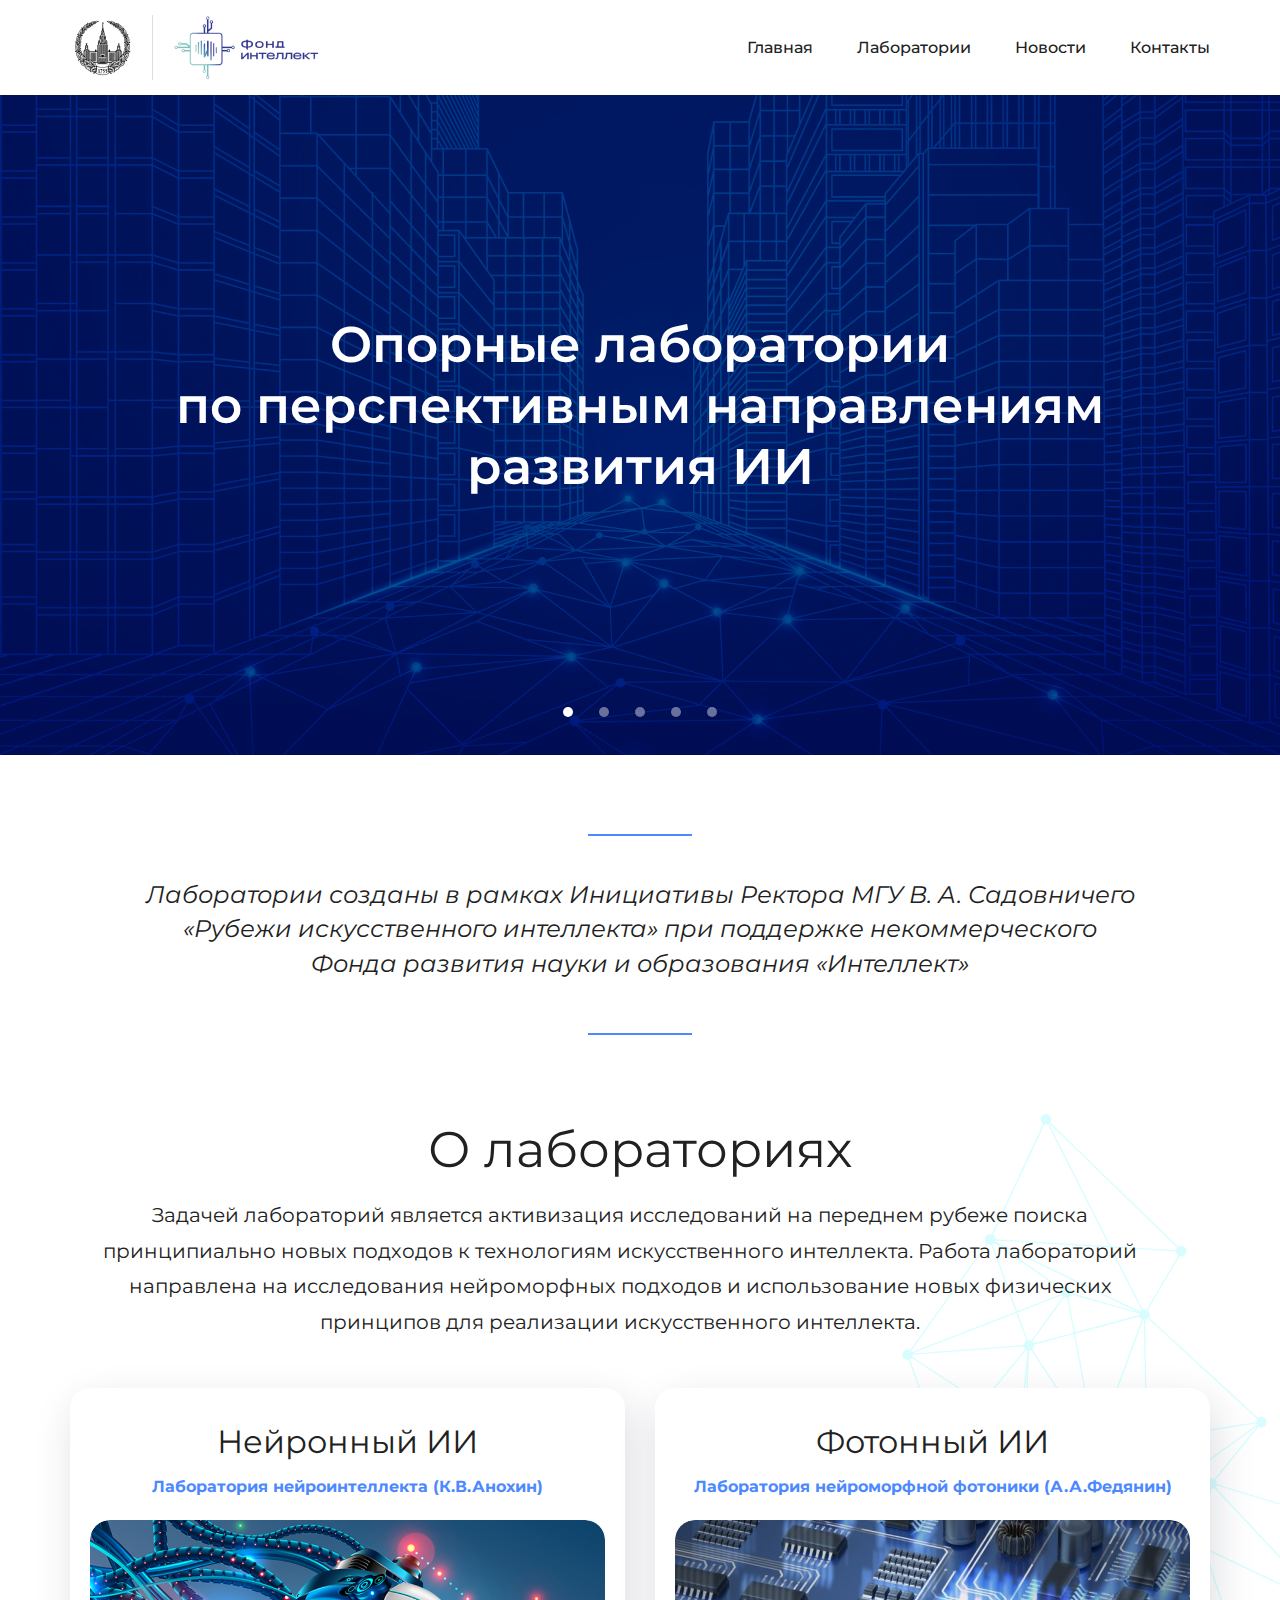
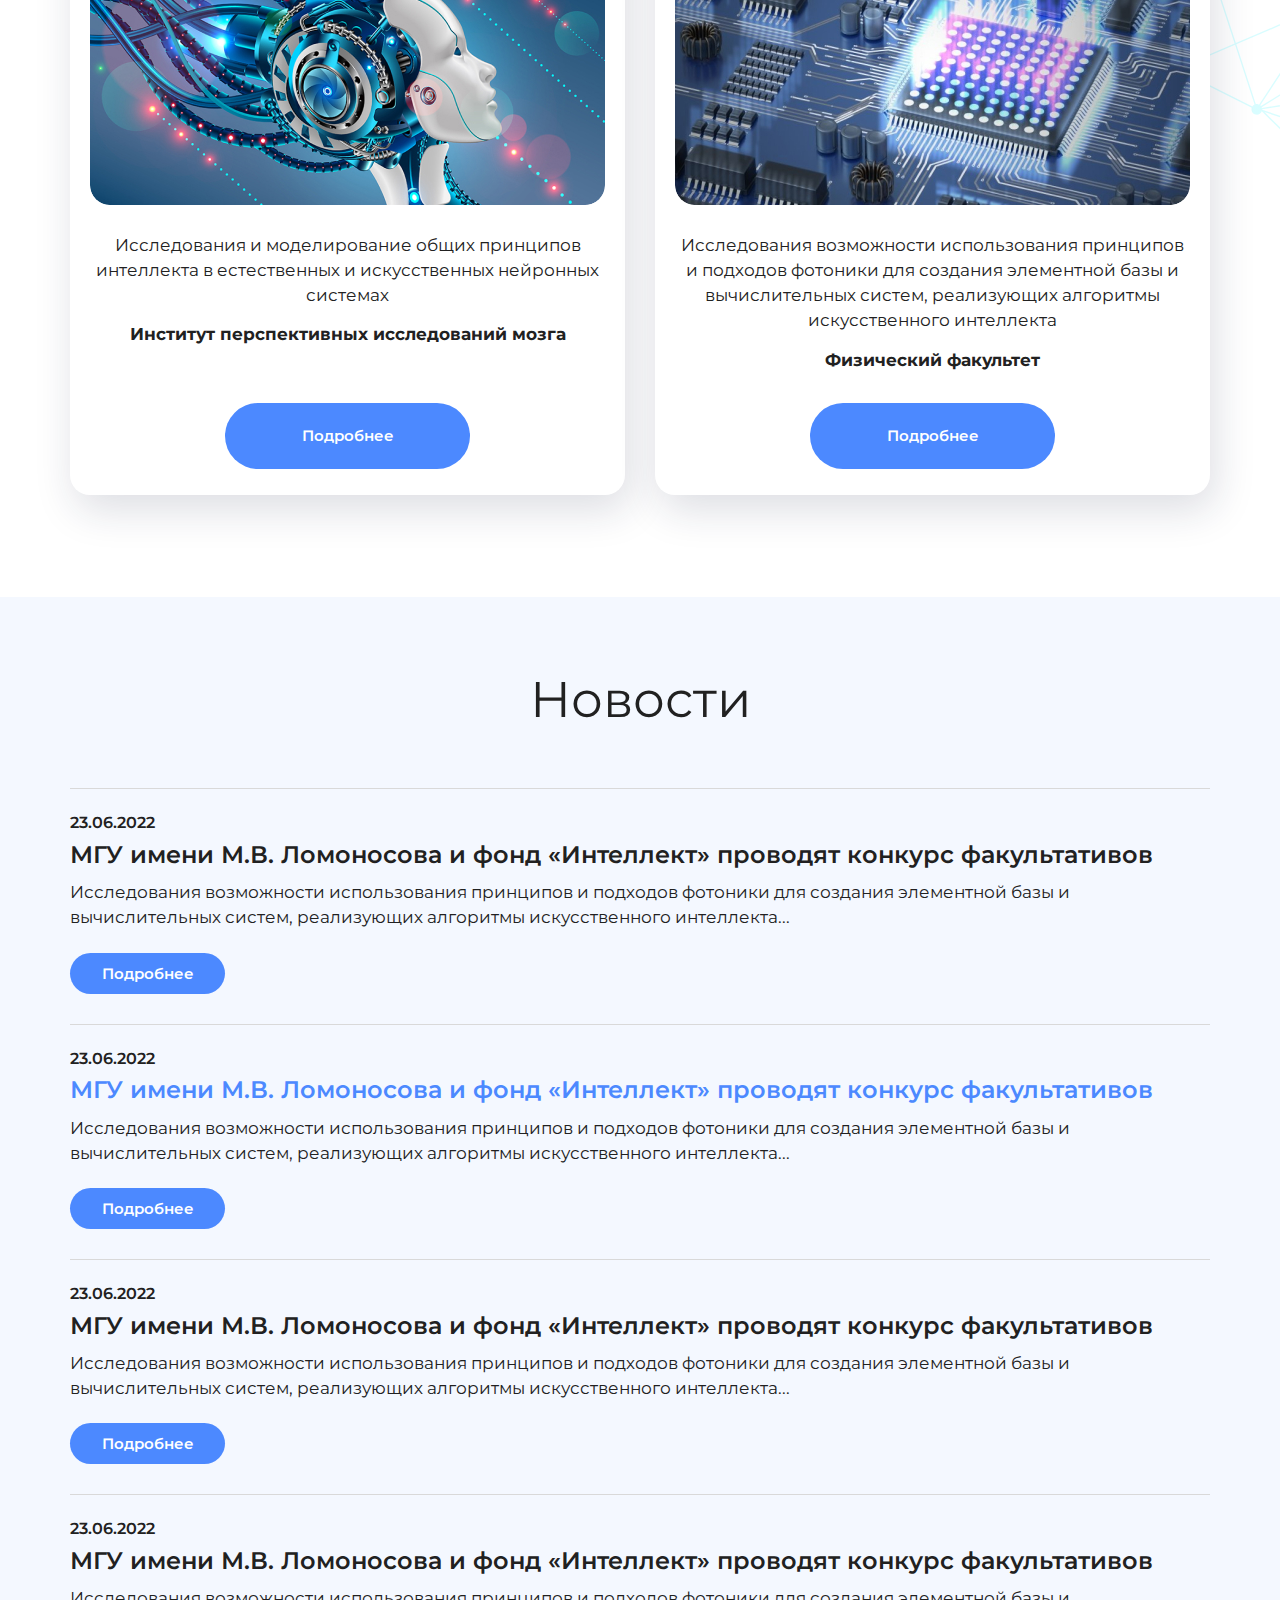
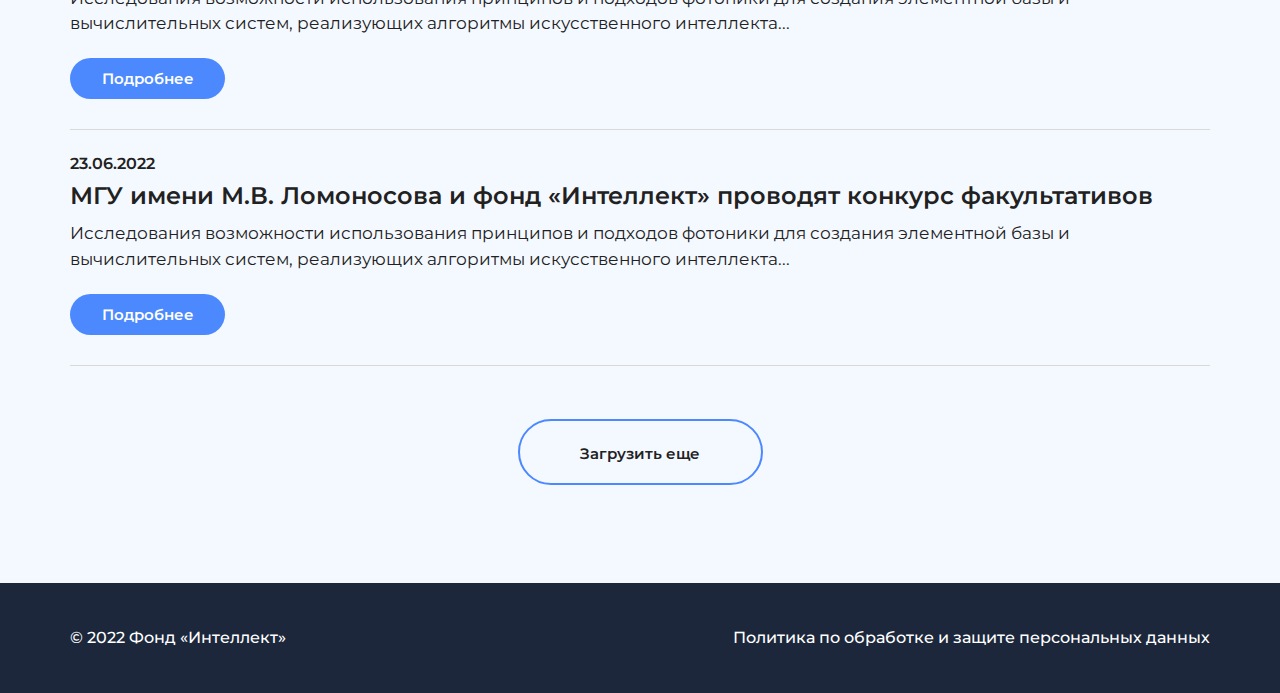
==== commit fdcba624: "111" ====
--- a/index.html
+++ b/index.html
@@ -16,7 +16,7 @@
 		<!-- Подключение шрифтов -->
 		<link rel="preconnect" href="https://fonts.googleapis.com">
 		<link rel="preconnect" href="https://fonts.gstatic.com" crossorigin>
-		<link href="https://fonts.googleapis.com/css2?family=Montserrat:wght@300;400;500;600;700;800;900&display=swap" rel="stylesheet">
+		<link href="https://fonts.googleapis.com/css2?family=Montserrat:ital,wght@0,300;0,400;0,500;0,600;0,700;0,800;0,900;1,400&display=swap" rel="stylesheet">
 
 		<!-- Данное значение часто используют(использовали) поисковые системы -->
 		<meta name="description" content="">
@@ -29,9 +29,10 @@
 		
 		<!-- Подключение файлов стилей -->
 		<link rel="stylesheet" href="css/fancybox.css">
+		<link rel="stylesheet" href="css/swiper-bundle.min.css">
+		<link rel="stylesheet" href="css/swiper.css">
 		<link rel="stylesheet" href="css/styles.css">
 
-		<link rel="stylesheet" href="css/response_1300.css" media="print, (max-width: 1300px)">
 		<link rel="stylesheet" href="css/response_1187.css" media="print, (max-width: 1187px)">
 		<link rel="stylesheet" href="css/response_1023.css" media="print, (max-width: 1023px)">
 		<link rel="stylesheet" href="css/response_767.css" media="print, (max-width: 767px)">
@@ -42,7 +43,7 @@
 		<div class="wrap">
 			<div class="main">
 				<header>									
-					<div class="cont">																
+					<div class="cont">															
 					
 						<button class="mob_menu_btn">
 							<img src="images/ic_mob_menu.svg" alt="">
@@ -52,546 +53,203 @@
 						</button>
 
 						<a href="#" class="logo">
-							<img src="images/logo.svg" alt="">
+							<img src="images/logo.png" alt="">
+							<img src="images/logo2.png" alt="">
 						</a>
 
-						<nav class="menu row">
-							<a href="#" class="logo logo-mob">
-								<img src="images/logo.svg" alt="">
-							</a>
-							
+						<nav class="menu row">												
 							<div class="item">
-								<a href="#description" class="scroll">Описание</a>
+								<a href="index.html">Главная</a>
 							</div>
 							<div class="item">
-								<a href="#realization" class="scroll">Реализация</a>
+								<a href="#about" class="scroll">Лаборатории</a>
 							</div>
 							<div class="item">
-								<a href="#components" class="scroll">Компоненты</a>
+								<a href="#news" class="scroll">Новости</a>
 							</div>
 							<div class="item">
-								<a href="#installation" class="scroll">Установка и внедрение</a>
-							</div>
-							<div class="item">
-								<a href="#documents" class="scroll">Документы</a>
-							</div>
-							<div class="item">
-								<a href="#clients" class="scroll">Клиенты</a>
-							</div>
-							<div class="item">
-								<a href="#requisites" class="scroll">Контакты</a>
-							</div>	
-							<a href="#" class="contact_callback contact_callback-mob modal_link" data-content="#callback_modal">
-								<span>Заявка</span>
-							</a>
-														
+								<a href="#contacts" class="scroll">Контакты</a>
+							</div>
 						</nav>
-
-						<a href="#" class="contact_callback modal_link" data-content="#callback_modal">
-							<span>Заявка</span>
+					</div>										
+				</header>
+
+
+				<section class="first_section">
+					<div class="swiper-container">
+						<div class="swiper-wrapper">
+							<div class="slide swiper-slide">
+								<div class="cont">
+									<div class="title">Опорные лаборатории<br> по перспективным направлениям<br> развития ИИ</div>
+								</div>
+								<div class="bg lozad" data-background-image="images/slide1.jpg"></div>
+							</div>
+							<div class="slide swiper-slide">
+								<div class="cont">
+									<div class="title">Опорные лаборатории<br> по перспективным направлениям<br> развития ИИ</div>
+								</div>
+								<div class="bg lozad" data-background-image="images/slide1.jpg"></div>
+							</div>
+							<div class="slide swiper-slide">
+								<div class="cont">
+									<div class="title">Опорные лаборатории<br> по перспективным направлениям<br> развития ИИ</div>
+								</div>
+								<div class="bg lozad" data-background-image="images/slide1.jpg"></div>
+							</div>
+							<div class="slide swiper-slide">
+								<div class="cont">
+									<div class="title">Опорные лаборатории<br> по перспективным направлениям<br> развития ИИ</div>
+								</div>
+								<div class="bg lozad" data-background-image="images/slide1.jpg"></div>
+							</div>
+							<div class="slide swiper-slide">
+								<div class="cont">
+									<div class="title">Опорные лаборатории<br> по перспективным направлениям<br> развития ИИ</div>
+								</div>
+								<div class="bg lozad" data-background-image="images/slide1.jpg"></div>
+							</div>
+						</div>	
+
+						<div class="swiper-pagination"></div>
+					</div>
+				</section>
+
+
+				<div class="quote">
+					<div class="cont">
+						<div class="quote_text">Лаборатории созданы в рамках Инициативы Ректора МГУ В. А. Садовничего «Рубежи искусственного интеллекта» при поддержке некоммерческого Фонда развития науки и образования «Интеллект»</div>
+					</div>
+				</div>
+
+
+				<section class="about" id="about">
+					<div class="cont">
+						<div class="about_title title">О лабораториях</div>
+						<div class="about_desc">Задачей лабораторий является активизация исследований на переднем рубеже поиска	принципиально новых подходов к технологиям искусственного интеллекта. Работа лабораторий направлена на исследования нейроморфных подходов и использование новых физических принципов для реализации искусственного интеллекта.</div>
+						<div class="about_items">
+							<div class="about_item">
+								<div class="about_item-info">							
+									<div class="about_item-title">Нейронный ИИ</div>
+									<div class="about_item-subtitle">Лаборатория нейроинтеллекта (К.В.Анохин)</div>
+									<div class="about_item-img">
+										<img src="images/about1.jpg" alt="">
+									</div>
+									<div class="about_item-text">Исследования и моделирование общих принципов интеллекта в естественных и искусственных нейронных системах</div>
+									<div class="about_item-institute">Институт перспективных исследований мозга</div>
+								</div>
+								<a href="#" class="about_item-link">
+									<span>Подробнее</span>
+								</a>
+							</div>
+							<div class="about_item">
+								<div class="about_item-info">
+									<div class="about_item-title">Фотонный ИИ</div>
+									<div class="about_item-subtitle">Лаборатория нейроморфной фотоники (А.А.Федянин)</div>
+									<div class="about_item-img">
+										<img src="images/about2.jpg" alt="">
+									</div>
+									<div class="about_item-text">Исследования возможности использования принципов и подходов фотоники для создания элементной базы и вычислительных систем, реализующих алгоритмы искусственного интеллекта</div>
+									<div class="about_item-institute">Физический факультет</div>
+								</div>
+								<a href="#" class="about_item-link">
+									<span>Подробнее</span>
+								</a>
+							</div>
+						</div>
+					</div>
+				</section>
+
+
+				<section class="news bg2" id="news">
+					<div class="cont">
+						<div class="news_title title">Новости</div>
+						<div class="news_items">
+							<div class="news_item">
+								<div class="news_item-date">23.06.2022</div>
+								<a href="#" class="news_item-title">МГУ имени М.В. Ломоносова и фонд «Интеллект» проводят конкурс факультативов</a>
+								<div class="news_item-text">Исследования возможности использования принципов и подходов фотоники для создания элементной базы и вычислительных систем, реализующих алгоритмы искусственного интеллекта...</div>
+								<a href="#" class="news_item-link">
+									<span>Подробнее</span>
+								</a>
+							</div>
+							<div class="news_item active">
+								<div class="news_item-date">23.06.2022</div>
+								<a href="#" class="news_item-title">МГУ имени М.В. Ломоносова и фонд «Интеллект» проводят конкурс факультативов</a>
+								<div class="news_item-text">Исследования возможности использования принципов и подходов фотоники для создания элементной базы и вычислительных систем, реализующих алгоритмы искусственного интеллекта...</div>
+								<a href="#" class="news_item-link">
+									<span>Подробнее</span>
+								</a>
+							</div>
+							<div class="news_item">
+								<div class="news_item-date">23.06.2022</div>
+								<a href="#" class="news_item-title">МГУ имени М.В. Ломоносова и фонд «Интеллект» проводят конкурс факультативов</a>
+								<div class="news_item-text">Исследования возможности использования принципов и подходов фотоники для создания элементной базы и вычислительных систем, реализующих алгоритмы искусственного интеллекта...</div>
+								<a href="#" class="news_item-link">
+									<span>Подробнее</span>
+								</a>
+							</div>
+							<div class="news_item">
+								<div class="news_item-date">23.06.2022</div>
+								<a href="#" class="news_item-title">МГУ имени М.В. Ломоносова и фонд «Интеллект» проводят конкурс факультативов</a>
+								<div class="news_item-text">Исследования возможности использования принципов и подходов фотоники для создания элементной базы и вычислительных систем, реализующих алгоритмы искусственного интеллекта...</div>
+								<a href="#" class="news_item-link">
+									<span>Подробнее</span>
+								</a>
+							</div>
+							<div class="news_item">
+								<div class="news_item-date">23.06.2022</div>
+								<a href="#" class="news_item-title">МГУ имени М.В. Ломоносова и фонд «Интеллект» проводят конкурс факультативов</a>
+								<div class="news_item-text">Исследования возможности использования принципов и подходов фотоники для создания элементной базы и вычислительных систем, реализующих алгоритмы искусственного интеллекта...</div>
+								<a href="#" class="news_item-link">
+									<span>Подробнее</span>
+								</a>
+							</div>
+						</div>
+						<a href="#" class="news_link">
+							<span>Загрузить еще</span>
 						</a>
-						
-					</div>	
-									
-				</header>
-
-
-				<section class="first-section">
-					<div class="cont">
-						<div class="first-section_wrap">
-							<div class="first-section_info">
-								<div class="first-section_title">ПРОГРАММА ДЛЯ ЭВМ<br> “ОРУЖЕЙНЫЙ КЛАСТЕР”</div>
-								<div class="first-section_text">ПЭВМ ОРУЖЕЙНЫЙ КЛАСТЕР является CRM/ERP системой и предназначена для автоматизации процессов управления и документооборота предприятий в сферах оружейной индустрии, стрелкового спорта и оборота гражданского оружия.</div>
-							</div>
-							<div class="first-section_img">
-								<img src="images/first-section_img.svg" alt="">
-							</div>	
-						</div>						
-					</div>
-				</section>
-
-
-				<section class="description" id="description">
-					<div class="cont">
-						<div class="description_title title">КРАТКОЕ ОПИСАНИЕ ВОЗМОЖНОСТЕЙ</div>
-						<ul>
-							<li>Ведение и быстрый доступ к актуальной информации о клиентах, контрагентах, сделках, состоянии складов и материальной базы;</li>
-							<li>Оперативность обслуживания клиентов и проведения сделок;</li>
-							<li>Автоматизация и контроль работы персонала, согласованное взаимодействие между сотрудниками и подразделениями;</li>
-							<li>Формализация схем взаимодействия с клиентами и контрагентами, автоматизация документооборота;</li>
-							<li>Быстрое получение всех необходимых отчетных данных и аналитической информации;</li>
-							<li>API для интеграции с внешними информационными системами.</li>
-						</ul>				
-					</div>
-				</section>
-
-
-				<section class="realization" id="realization">
-					<div class="cont">
-						<div class="realization_wrap">
-							<div class="realization_info">
-								<div class="realizationn_title title">РЕАЛИЗАЦИЯ ПЭВМ “ОРУЖЕЙНЫЙ КЛАСТЕР”</div>
-								<div class="realization_text">ПЭВМ ОРУЖЕЙНЫЙ КЛАСТЕР реализована отдельным интернет приложением с пользовательским Web-порталом и хранением данных в SQL СУБД. ПО разделено на ряд модулей по реализуемому функционалу. В ПО реализован механизм авторизации с разграничением прав доступа по ролям. </div>
-							</div>
-							<div class="realization_img">
-								<img src="images/realization_img.svg" alt="">
-							</div>	
-						</div>	
-					</div>
-				</section>
-
-
-				<section class="components" id="components">
-					<div class="cont">
-						<div class="components_title title">Перечень и функционал компонентов ПО</div>
-						<div class="components_items">
-							<div class="components_item">
-								<div class="components_item-title title2">Модуль Стрелковый тир</div>
-								<div class="components_item-text">Обеспечивает функционал и процессы управления стрелковыми объектами:</div>
-								<ul>
-									<li>Бронирование стрелковых галерей;</li>
-									<li>Добавление клиентов в бронирование;</li>
-									<li>Назначение оружия и патронов;</li>
-									<li>Назначение услуг по инструкторскому сопровождению;</li>
-									<li>Назначение дополнительных услуг;</li>
-									<li>Назначение скидок;</li>
-									<li>Управление оплатой;</li>
-									<li>Управление базой подарочных сертификатов;</li>
-									<li>Финансовые отчеты с применением фильтров – детальный отчет, сводный отчет, отчет по депозитам;</li>
-									<li>Формирование отчетов закрытия смены.</li>
-								</ul>
-							</div>
-							<div class="components_item">
-								<div class="components_item-title title2">Модуль Клиенты</div>
-								<div class="components_item-text">Обеспечивает функционал и процессы управления профилями клиентов:</div>
-								<ul>
-									<li>Управление профилем клиента – создание, редактирование, удаление;</li>
-									<li>Автоматическая генерация договоров;</li>
-									<li>Сканирование и распознавание документов клиента;</li>
-									<li>Назначение постоянной скидки в профиле клиента;</li>
-									<li>Управление депозитом в профиле клиента;</li>
-									<li>Просмотр истории потребления услуг;</li>
-									<li>Назначение услуг из профиля клиента;</li>
-									<li>Верификация данных клиента – автоматическая проверка контрольных дат действия договоров и документов клиента;</li>
-									<li>Назначение служебных отметок и комментариев;</li>
-									<li>Управление статусом клиента;</li>
-									<li>Назначение типа клиента – частное лицо, организация.</li>
-								</ul>
-							</div>
-							<div class="components_item">
-								<div class="components_item-title title2">Модуль КХО</div>
-								<div class="components_item-text">Обеспечивает функционал и процессы управления складами и КХО:</div>
-								<ul>
-									<li>Учет оружия;</li>
-									<li>Учет патронов;</li>
-									<li>Учет ЗИП;</li>
-									<li>История амортизации оружия.</li>
-								</ul>
-							</div>
-							<div class="components_item">
-								<div class="components_item-title title2">Модуль Гражданское оружие</div>
-								<div class="components_item-text">Обеспечивает функционал и процессы обучения и аттестации, с целью получения лицензии на владение гражданским оружием, продления действующих разрешений:</div>
-								<ul>
-									<li>Первичное получение лицензии;</li>
-									<li>Повторная аттестация;</li>
-									<li>Дополнительное обучение при повторной аттестации;</li>
-									<li>История попыток сдачи теоретической и практической части;</li>
-									<li>Финансовые отчеты с применением фильтров – детальный отчет, сводный отчет, отчет по попыткам сдачи экзаменов.</li>
-								</ul>
-							</div>
-							<div class="components_item">
-								<div class="components_item-title title2">Модуль Документы</div>
-								<div class="components_item-text">Обеспечивает функционал и процессы управления базой документов:</div>
-								<ul>
-									<li>Загрузка, просмотр и удаление документов компании;</li>
-									<li>Распределение документов компании по разделам;</li>
-									<li>Поиск документов.</li>
-								</ul>
-							</div>
-							<div class="components_item">
-								<div class="components_item-title title2">Модуль Администрирование</div>
-								<div class="components_item-text">Обеспечивает функционал и процессы настройки общедоступных модулей ПО:</div>
-								<ul>
-									<li>Управление профилями сотрудников компании, распределение ролей и уровней доступа;</li>
-									<li>Управление справочниками – оружие, калибры, услуги, инфраструктура, тарифы;</li>
-									<li>Настройка параметров модулей общедоступной части.</li>
-								</ul>
-							</div>
-							<div class="components_item">
-								<div class="components_item-wrap">
-									<div class="components_item-img">
-										<img src="images/components_img.svg" alt="">
-									</div>
-									<div class="components_item-info">
-										<div class="components_item-title title2">Закрытая часть модулей и компонентов ПО </div>
-										<div class="components_item-text">Предназначена для служебного использования и обслуживается специалистами ООО ЕАИС «Оружейный кластер»:</div>	
-									</div>		
-								</div>															
-								<ul>
-									<li>Интеграционная шина – компонент, обеспечивающий централизованный и унифицированный событийно-ориентированный обмен сообщениями между модулями ПО на принципах сервис-ориентированной архитектуры (на схеме представлен в виде связей между компонентами);</li>
-									<li>Модуль Платежи и финансовый контроль – обеспечивает функционал и процессы проверки корректности проведения платежей и операций;</li>
-									<li>Модуль Отчеты и аналитика – обеспечивает функционал и процессы формирования финансовых и аналитических отчетов, отчетов о использовании расходных материалов, амортизации оборудования и инфраструктуры;</li>
-									<li>Модуль Интеграция с внешними системами – обеспечивает функционал и процессы информационного обмена с различными внешними системами и сторонним прикладным ПО через API, на основе JSON и XML.</li>
-									<li>Операционная система и компоненты системного ПО;</li>
-									<li>WEB-портал – графический интерфейс ПО, обеспечивает доступ пользователей и администраторов;</li>
-									<li>SQL СУБД – система управления базами данных, обеспечивает хранение всех данных ПО.</li>
-								</ul>
-							</div>
-						</div>
-					</div>
-				</section>
-
-
-				<section class="installation" id="installation">
-					<div class="cont">
-						<div class="installation_title title">установка, внедрение и техническая поддержка</div>
-						<div class="installation_text">ПЭВМ ОРУЖЕЙНЫЙ КЛАСТЕР не предусматривает передачу ПО, документации по установке ПО и самостоятельную установку ПО Заказчиком. Установка каждой копии ПО выполняется специалистами ООО ЕАИС «Оружейный кластер» в рамках внедрения под конкретного Заказчика. </div>
-						<div class="installation_items">
-							<div class="installation_item">
-								<div class="installation_item-title title2">Установка</div>
-								<div class="installation_item-text">Установка ПО выполняется в рамках модели предоставления услуг SaaS:</div>
-								<ul>
-									<li>С размещением на серверном оборудовании ООО ЕАИС «Оружейный кластер», с размещением в центре обработки данных ООО ЕАИС «Оружейный кластер» и обеспечением постоянного удаленного доступа для персонала Заказчика;</li>
-									<li>С размещением на оборудовании Заказчика, с размещением на площадке Заказчика и обеспечения постоянного удаленного доступа для специалистов ООО ЕАИС «Оружейный кластер».</li>
-								</ul>
-							</div>
-							<div class="installation_item">
-								<div class="installation_item-title title2">Внедрение</div>
-								<div class="installation_item-text">Затраты на внедрение ПО в рамках конкретного предприятия определяются на этапе обследования объекта, поскольку зависят от ряда индивидуальных факторов:</div>
-								<ul>
-									<li>Набор внедряемых модулей;</li>
-									<li>Количество и сложность интеграций;</li>
-									<li>Деятельность предприятия в рамках индустрии;</li>
-									<li>Бизнес-процессов предприятия;</li>
-									<li>Инфраструктуры предприятия.</li>
-								</ul>
-							</div>	
-							<div class="installation_item">
-								<div class="installation_item-title title2">Техническая поддержка ПО</div>
-								<div class="installation_item-text">Техническая поддержка осуществляется в формате консультирования пользователей и администраторов ПО, и дистанционного подключения специалистов ООО ЕАИС «Оружейный кластер» для обслуживания ПО, в режиме 24/7.</div>
-							</div>	
-						</div>						
-					</div>
-				</section>
-
-
-				<section class="callback" id="callback">
-					<div class="cont">
-						<div class="callback_wrap">
-							<div class="callback_left">
-								<div class="callback_left-title">По вопросам приобретения и эксплуатации</div>
-								<a href="tel:74954774391" class="callback_phone">
-									<img src="images/phone.svg" alt="">
-									<span>+7 (495) 477 43 91</span>
-								</a>
-								<a href="mailto:sales@eais-ok.ru" class="callback_email">
-									<img src="images/email.svg" alt="">
-									<span><b>Вопросы приобретения:</b> sales@eais&nbsp;-&nbsp;ok.ru</span>
-								</a>
-								<a href="mailto:servicedesk@eais-ok.ru" class="callback_email">
-									<img src="images/email.svg" alt="">
-									<span><b>Вопросы эксплуатации:</b> servicedesk@eais-ok.ru </span>
-								</a>
-							</div>
-							<div class="callback_right">
-								<div class="callback_right-title">Обратный звонок</div>
-								<div class="callback_right-text">Отправьте запрос на консультации по ПО</div>
-								<form>
-									<div class="line">
-										<div class="field">
-											<label for="name">Как вас зовут?</label>
-											<input id="name" type="text" placeholder="Ваше имя">
-										</div>
-									</div>
-									<div class="line">
-										<div class="field">
-											<label for="name">Номер телефона</label>
-											<input id="name" type="tel" placeholder="+7 (___) ___-__-__">
-										</div>
-									</div>
-									<button type="submit">
-										<span>Отправить запрос</span>
-									</button>
-									<div class="form-politic">Я подтверждаю согласие на обработку моих персональных данных (закон №152-ФЗ «О персональных данных») и соглашаюсь с политикой конфиденциальности</div>
-								</form>
-							</div>
-						</div>
-						<div class="callback_price">*Стоимость внедрения и оказания услуг технической поддержки определяется по результатам обследования объекта и внедрения <a href="#">системы</a>.</div>
-					</div>
-				</section>
-
-
-				<section class="requirements requirements-po">
-					<div class="cont">
-						<div class="requirements_title title2">Требования к аппаратному обеспечению</div>
-
-						<div class="tabs_container">
-							<div class="tabs">
-								<button data-content="#tab6" data-level="level1" class="active">
-									<div class="requirements_item">
-										<div class="requirements_item-title">Процессор</div>
-										<div class="requirements_item-img">
-											<img src="images/tr1.svg" alt="">
-										</div>
-										<div class="requirements_item-img-hov">
-											<img src="images/tr1-1.svg" alt="" >
-										</div>
-									</div>
-								</button>
-								<button data-content="#tab7" data-level="level1">
-									<div class="requirements_item">
-										<div class="requirements_item-title">ОЗУ</div>
-										<div class="requirements_item-img">
-											<img src="images/tr2.svg" alt="">
-										</div>
-										<div class="requirements_item-img-hov">
-											<img src="images/tr2-1.svg" alt="" >
-										</div>
-									</div>									
-								</button>
-								<button data-content="#tab8" data-level="level1">
-									<div class="requirements_item">
-										<div class="requirements_item-title">Жесткий диск</div>
-										<div class="requirements_item-img">
-											<img src="images/tr3.svg" alt="">
-										</div>
-										<div class="requirements_item-img-hov">
-											<img src="images/tr3-1.svg" alt="" >
-										</div>
-									</div>
-								</button>
-							</div>
-
-							<div class="tab_content level1 active" id="tab6">
-								<ul>
-									<li>Двухпроцессорный, не менее четырех ядер каждый.</li>
-									<li>Частота – не ниже 4 ГГц. Поддерживает работу с 64-х разрядными приложениями на аппаратном уровне.</li>
-									<li>Поддерживается облачное развертывания с применением технологий виртуализации.</li>
-								</ul>
-							</div>
-
-							<div class="tab_content level1" id="tab7">
-								<ul>
-									<li>Двухпроцессорный, не менее четырех ядер каждый.</li>
-									<li>Частота – не ниже 4 ГГц. Поддерживает работу с 64-х разрядными приложениями на аппаратном уровне.</li>
-									<li>Поддерживается облачное развертывания с применением технологий виртуализации.</li>
-								</ul>
-							</div>
-
-							<div class="tab_content level1" id="tab8">
-								<ul>
-									<li>Двухпроцессорный, не менее четырех ядер каждый.</li>
-									<li>Частота – не ниже 4 ГГц. Поддерживает работу с 64-х разрядными приложениями на аппаратном уровне.</li>
-									<li>Поддерживается облачное развертывания с применением технологий виртуализации.</li>
-								</ul>
-							</div>
-
-						</div>
-
-
-					</div>
-				</section>
-
-				<section class="requirements">
-					<div class="cont">
-						<div class="requirements_title title2">Требование к системному ПО сервера</div>
-						
-						<div class="tabs_container">
-							<div class="tabs">
-								<button data-content="#tab1" data-level="level1" class="active">
-									<div class="requirements_item">
-										<div class="requirements_item-title">Операционная<br> система</div>
-										<div class="requirements_item-img">
-											<img src="images/tr4.svg" alt="" >
-										</div>
-										<div class="requirements_item-img-hov">
-											<img src="images/tr4-1.svg" alt="" >
-										</div>
-									</div>
-								</button>
-								<button data-content="#tab2" data-level="level1">
-									<div class="requirements_item">
-										<div class="requirements_item-title">Система<br> управления<br> базами данных</div>
-										<div class="requirements_item-img">
-											<img src="images/tr5.svg" alt="">
-										</div>
-										<div class="requirements_item-img-hov">
-											<img src="images/tr5-1.svg" alt="" >
-										</div>
-									</div>
-								</button>
-								<button data-content="#tab3" data-level="level1">
-									<div class="requirements_item">
-										<div class="requirements_item-title">Виртуальная машина<br> Java</div>
-										<div class="requirements_item-img">
-											<img src="images/tr6.svg" alt="">
-										</div>
-										<div class="requirements_item-img-hov">
-											<img src="images/tr6-1.svg" alt="" >
-										</div>
-									</div>
-								</button>
-								<button data-content="#tab4" data-level="level1">
-									<div class="requirements_item">
-										<div class="requirements_item-title">Web-сервер</div>
-										<div class="requirements_item-img">
-											<img src="images/tr7.svg" alt="">
-										</div>
-										<div class="requirements_item-img-hov">
-											<img src="images/tr7-1.svg" alt="" >
-										</div>
-									</div>
-								</button>
-								<button data-content="#tab4" data-level="level1">
-									<div class="requirements_item">
-										<div class="requirements_item-title">Программно-аппаратный<br> комплекс распознавания<br> документов</div>
-										<div class="requirements_item-img">
-											<img src="images/tr8.svg" alt="">
-										</div>
-										<div class="requirements_item-img-hov">
-											<img src="images/tr8-1.svg" alt="" >
-										</div>
-									</div>
-								</button>
-							</div>
-
-							<div class="tab_content level1 active" id="tab1">
-								<ul>
-									<li>Наименование ПО и версия: Ubuntu 20.04</li>
-									<li>Правообладатель: Canonical</li>
-									<li>Лицензия: Free software + some proprietary device drivers</li>
-									<li>Количество: 1</li>
-								</ul>
-							</div>
-
-							<div class="tab_content level1" id="tab2">
-								<ul>
-									<li>Наименование ПО и версия: Ubuntu 20.04</li>
-									<li>Правообладатель: Canonical</li>
-									<li>Лицензия: Free software + some proprietary device drivers</li>
-									<li>Количество: 1</li>
-								</ul>
-							</div>
-
-							<div class="tab_content level1" id="tab3">
-								<ul>
-									<li>Наименование ПО и версия: Ubuntu 20.04</li>
-									<li>Правообладатель: Canonical</li>
-									<li>Лицензия: Free software + some proprietary device drivers</li>
-									<li>Количество: 1</li>
-								</ul>
-							</div>
-
-							<div class="tab_content level1" id="tab4">
-								<ul>
-									<li>Наименование ПО и версия: Ubuntu 20.04</li>
-									<li>Правообладатель: Canonical</li>
-									<li>Лицензия: Free software + some proprietary device drivers</li>
-									<li>Количество: 1</li>
-								</ul>
-							</div>
-
-							<div class="tab_content level1" id="tab5">
-								<ul>
-									<li>Наименование ПО и версия: Ubuntu 20.04</li>
-									<li>Правообладатель: Canonical</li>
-									<li>Лицензия: Free software + some proprietary device drivers</li>
-									<li>Количество: 1</li>
-								</ul>
-							</div>
-						</div>
-					</div>	
-					
-				</section>
-
-
-				<section class="documents" id="documents">
-					<div class="cont">
-						<div class="documents_title title2">Документы</div>
-						<div class="documents_items">
-							<a href="#" class="documents_item" download>
-								<div class="documents_item-img">
-									<img src="images/document.svg" alt="">
-								</div>
-								<div class="documents_item-title">Руководство администратора</div>
-							</a>
-							<a href="#" class="documents_item" download>
-								<div class="documents_item-img">
-									<img src="images/document.svg" alt="">
-								</div>
-								<div class="documents_item-title">Описание системы</div>
-							</a>
-							<a href="#" class="documents_item" download>
-								<div class="documents_item-img">
-									<img src="images/document.svg" alt="">
-								</div>
-								<div class="documents_item-title">Свидетельство о регистрации</div>
-							</a>
-							<a href="#" class="documents_item" download>
-								<div class="documents_item-img">
-									<img src="images/document.svg" alt="">
-								</div>
-								<div class="documents_item-title">Сертификат на домен</div>
-							</a>
-							<a href="#" class="documents_item" download>
-								<div class="documents_item-img">
-									<img src="images/document.svg" alt="">
-								</div>
-								<div class="documents_item-title">Компоненты при разработке</div>
-							</a>
-							<a href="#" class="documents_item" download>
-								<div class="documents_item-img">
-									<img src="images/document.svg" alt="">
-								</div>
-								<div class="documents_item-title">Компоненты для установки</div>
-							</a>
-						</div>
-					</div>
-				</section>
-
-
-
-				<section class="clients" id="clients">
-					<div class="cont">
-						<div class="clients_title title2">Клиенты</div>
-						<div class="clients_items">
-							<a href="#" class="clients_item">
-								<img src="images/client1.png" alt="">
-							</a>
-							<a href="#" class="clients_item">
-								<img src="images/client2.png" alt="">
-							</a>
-						</div>
-					</div>
-				</section>
-
-
-				<section class="requisites" id="requisites">
-					<div class="cont">
-						<div class="requisites_title title2">Реквизиты</div>
-						<ul>
-							<li>ООО ЕАИС «ОРУЖЕЙНЫЙ КЛАСТЕР»</li>
-							<li>ИНН 5029265898</li>
-							<li>р/с № 40702810901280001047</li>
-							<li>БИК 044525411</li>
-							<li>ФИЛИАЛ «ЦЕНТРАЛЬНЫЙ» БАНКА ВТБ (ПАО) Г.МОСКВА</li>
-							<li>к/с № 30101810145250000411</li>
-							<li>141009, Московская область, г.Мытищи, ул. Новослободская вл.1.,ст.1</li>
-						</ul>
-					</div>
-				</section>
-
-
-				<section class="text_block">
-					<div class="cont">
-						<div class="text_block-wrap">
-							<p>ПЭВМ ОРУЖЕЙНЫЙ КЛАСТЕР правомерно введена в гражданский оборот на территории Российской Федерации, экземпляры ПО либо права использования ПО, услуги по предоставлению доступа к ПО свободно реализуются на всей территории Российской Федерации, отсутствуют ограничения, установленные в том числе иностранными государствами и препятствующие распространению или иному использованию ПО для электронных вычислительных машин и базы данных на территории Российской Федерации или территориях отдельных субъектов Российской Федерации.</p>
-							<p>Сведения о ПО не составляют государственную тайну и ПО не содержит сведений, составляющих государственную тайну.</p>
-							<p>Исключительное право на ПО на территории всего мира и на весь срок действия исключительного права согласно свидетельству о государственной регистрации ПО № 2022616302 принадлежит Общество с ограниченной ответственностью ЕАИС «Оружейный кластер».</p>
-							<p>ПО не имеет принудительного обновления и управления из-за рубежа.</p>
-							<p>Гарантийное обслуживание, техническая поддержка и модернизация ПО осуществляются российской коммерческой или некоммерческой организацией без преобладающего иностранного участия либо гражданином Российской Федерации, а именно, собственными силами и средствами российской коммерческой организации Общество с ограниченной ответственностью ЕАИС «Оружейный кластер».</p>	
-						</div>
-						
+						<div class="news_items hide-content">
+							<div class="news_item">
+								<div class="news_item-date">23.06.2022</div>
+								<a href="#" class="news_item-title">МГУ имени М.В. Ломоносова и фонд «Интеллект» проводят конкурс факультативов</a>
+								<div class="news_item-text">Исследования возможности использования принципов и подходов фотоники для создания элементной базы и вычислительных систем, реализующих алгоритмы искусственного интеллекта...</div>
+								<a href="#" class="news_item-link">
+									<span>Подробнее</span>
+								</a>
+							</div>
+							<div class="news_item">
+								<div class="news_item-date">23.06.2022</div>
+								<a href="#" class="news_item-title">МГУ имени М.В. Ломоносова и фонд «Интеллект» проводят конкурс факультативов</a>
+								<div class="news_item-text">Исследования возможности использования принципов и подходов фотоники для создания элементной базы и вычислительных систем, реализующих алгоритмы искусственного интеллекта...</div>
+								<a href="#" class="news_item-link">
+									<span>Подробнее</span>
+								</a>
+							</div>
+							<div class="news_item">
+								<div class="news_item-date">23.06.2022</div>
+								<a href="#" class="news_item-title">МГУ имени М.В. Ломоносова и фонд «Интеллект» проводят конкурс факультативов</a>
+								<div class="news_item-text">Исследования возможности использования принципов и подходов фотоники для создания элементной базы и вычислительных систем, реализующих алгоритмы искусственного интеллекта...</div>
+								<a href="#" class="news_item-link">
+									<span>Подробнее</span>
+								</a>
+							</div>
+							<div class="news_item">
+								<div class="news_item-date">23.06.2022</div>
+								<a href="#" class="news_item-title">МГУ имени М.В. Ломоносова и фонд «Интеллект» проводят конкурс факультативов</a>
+								<div class="news_item-text">Исследования возможности использования принципов и подходов фотоники для создания элементной базы и вычислительных систем, реализующих алгоритмы искусственного интеллекта...</div>
+								<a href="#" class="news_item-link">
+									<span>Подробнее</span>
+								</a>
+							</div>
+							<div class="news_item">
+								<div class="news_item-date">23.06.2022</div>
+								<a href="#" class="news_item-title">МГУ имени М.В. Ломоносова и фонд «Интеллект» проводят конкурс факультативов</a>
+								<div class="news_item-text">Исследования возможности использования принципов и подходов фотоники для создания элементной базы и вычислительных систем, реализующих алгоритмы искусственного интеллекта...</div>
+								<a href="#" class="news_item-link">
+									<span>Подробнее</span>
+								</a>
+							</div>
+						</div>
 					</div>
 				</section>
 
@@ -600,47 +258,8 @@
 
 			<footer>
 				<div class="cont">
-					<div class="footer_top">
-						<ul>
-							<li>
-								<a href="#description" class="scroll">Описание</a>
-							</li>
-							<li>
-								<a href="#realization" class="scroll">Реализация</a>
-							</li>
-							<li>
-								<a href="#components" class="scroll">Компоненты</a>
-							</li>
-						</ul>
-						<div class="footer_logo">
-							<img src="images/logo.svg" alt="">
-						</div>
-						<ul>
-							<li>
-								<a href="#installation" class="scroll">Установка и внедрение</a>
-							</li>
-							<li>
-								<a href="#documents" class="scroll">Документы</a>
-							</li>
-							<li>
-								<a href="#clients" class="scroll">Клиенты</a>
-							</li>
-							<li>
-								<a href="#requisites" class="scroll">Контакты</a>
-							</li>
-						</ul>
-					</div>
-					<div class="footer_bottom">
-						<div class="footer_bottom-link">
-							<a href="tel:74954774391">
-								<img src="images/phone.svg" alt="">
-							</a>
-							<a href="mailto:sales@eais-ok.ru ">
-								<img src="images/email.svg" alt="">
-							</a>	
-						</div>
-						<div class="footer_copy">© ЕАИС «Оружейный кластер»  2022 | Все права защищены</div>
-					</div>
+					<div class="footer_copyright">© 2022 Фонд «Интеллект»</div>
+					<a href="#" class="footer_politic">Политика по обработке и защите персональных данных</a>
 				</div>
 			</footer>
 
@@ -687,6 +306,7 @@
 
 		<!-- Подключение javascript файлов -->
 		<script src="js/jquery-3.5.0.min.js"></script>
+		<script src="js/swiper-bundle.min.js"></script>
 		<script src="js/fancybox.min.js"></script>
 		<script src="js/lozad.min.js"></script>
 		<script src="js/inputmask.min.js"></script>
--- a/css/styles.css
+++ b/css/styles.css
@@ -104,12 +104,10 @@
 -------------------*/
 :root {
     --bg: #fff;
-    --bg2: #18A0FB;
-    --scroll_width: 17px;
-    --text_color: #000;
-    --text_color2: rgba(0, 0, 0, 0.8);
-    --font_size: 18px;
-    --font_size_title: 25px;
+    --bg2: #F4F8FF;
+    --text_color: #212121;
+    --font_size: 17px;
+    --font_size_title: 50px;
     --font_family: 'Montserrat', sans-serif;
 }
 
@@ -218,7 +216,7 @@
 
 .cont {
     width: 100%;
-    max-width: 1435px;
+    max-width: 1180px;
     margin: 0 auto;
     padding: 0 20px;
 }
@@ -301,12 +299,11 @@
 ------------*/
 header {
     z-index: 103;
-    padding-top: 11px;
-    padding-bottom: 11px;
-    background: #F7F7F7;
-    margin-bottom: 22px;
+    padding-top: 15px;
+    padding-bottom: 15px;
+    background: #fff;
     width: 100%;
-    height: 79px;
+    /* height: 174px; */
     position: fixed;
     top: 0;
 }
@@ -314,26 +311,6 @@
     display: flex;
     align-items: center;
     justify-content: space-between;
-}
-.contact_callback {
-    text-decoration: none;
-    font-weight: 700;
-    font-size: 16px;
-    line-height: 20px;
-    letter-spacing: -0.015em;
-    color: #FFFFFF;
-    background: var(--bg2);
-    border-radius: 6px;
-    padding: 10px;
-    width: 130px;
-    height: 40px;
-    transition: background .4s;
-    text-align: center;
-}
-.contact_callback:hover {
-    background: #0782d5;
-}
-header .cont {
     position: relative;
 }
 header .logo {
@@ -349,6 +326,13 @@
     display: block;
     width: 70%;
 }
+header .logo img:first-child {
+    padding-right: 17px;
+    border-right: 1px solid #DEDEDE;;
+}
+header .logo img:last-child {
+    padding-left: 21px;
+}
 
 header .mob_menu_btn {
     display: none;
@@ -367,7 +351,7 @@
 header .mob_menu_btn .icon {
     display: block;
 
-    width: 20px;
+    width: 30px;
     height: 18px;
 }
 
@@ -375,7 +359,7 @@
     color: #000;
     
     position: absolute;
-    top: 18px;
+    top: 23px;
     right: 23px;
 
     display: none;
@@ -393,762 +377,365 @@
     display: block;
     width: 28px;
 }
-
-
 header .menu .item {
-    margin-right: 33px;
-}
-
+    margin-right: 44px;
+}
 header .menu .item:last-child {
     margin-right: 0;
 }
-
 header .menu .item > a {
     font-family: 'Montserrat';
-    font-style: normal;
-    font-weight: 700;
+    font-weight: 500;
     font-size: 16px;
     line-height: 20px;
-    letter-spacing: -0.015em;
-    color: var(--bg2);
-
+    color: var(--text_color);
     position: relative;
-
-    display: flex;
-
+    display: flex;
     transition: color .2s linear;
     text-align: center;
     text-decoration: none;
-
     justify-content: center;
     align-items: center;
     align-content: center;
     flex-wrap: wrap;
 }
-
 header .menu .item:hover>a,
 header .menu .item.current-menu-item>a {
-    color: #476FFD;
-}
-.contact_callback-mob {
-    display: none;
+    color: #000;
 }
 header .logo-mob {
     display: none;
 }
 
 
+
 /* first-section */
-
-.first-section {
-    margin-top: 120px;
-}
-.first-section_wrap {
-    display: flex;
+.first_section {
+    position: relative;
+    z-index: 3;
+    overflow: hidden;
+    margin-bottom: 79px;
+    margin-top: 95px;
+}
+.first_section .bg {
+    position: absolute;
+    z-index: -2;
+    top: 0;
+    left: 0;
+    width: 100%;
+    height: 100%;
+    background-repeat: no-repeat;
+    background-position: 50%;
+    background-size: cover;
+}
+.first_section .title {
+    width: 100%;
+    padding: 219px 0 258px;
+    font-weight: 600;
+    font-size: var(--font_size_title);
+    line-height: 1.22;
+    text-align: center;
+    color: #FFFFFF;
+}
+.swiper-pagination-bullet {
+    background: rgba(255, 255, 255, 0.41);
+    border-radius: 90px;
+    width: 10px;
+    height: 10px;
+}
+.swiper-pagination-bullet:hover, 
+.swiper-pagination-bullet.active {
+    background: #FFFFFF;
+    box-shadow: none;
+}
+.swiper-pagination-bullet + .swiper-pagination-bullet {
+    margin-left: 26px !important;
+}
+
+
+
+/* quote */
+.quote {
+    margin-bottom: 79px;
+}
+.quote_text {
+    font-style: italic;
+    font-weight: 400;
+    font-size: 24px;
+    line-height: 143.02%;
+    text-align: center;
+    color: var(--text_color);
+    max-width: 1000px;
+    margin: 0 auto;
+    padding: 44px 0 54px;
+    position: relative;
+}
+.quote_text::before {
+    position: absolute;
+    content: "";
+    background: #4C89FF;
+    width: 104px;
+    height: 2px;
+    left: 50%;
+    transform: translateX(-50%);
+    top: 0;
+}
+.quote_text::after {
+    position: absolute;
+    content: "";
+    background: #4C89FF;
+    width: 104px;
+    height: 2px;
+    left: 50%;
+    transform: translateX(-50%);
+    bottom: 0;
+}
+
+
+/* about */
+.about {
+    margin-bottom: 102px;
+    position: relative;
+    z-index: 1;
+}
+.about::after {   
+    position: absolute;
+    content: "";
+    width: 434px;
+    height: 782px;
+    right: 0px;
+    top: 0px;
+    background: url(../images/about_bg_right.svg);
+    z-index: -1;
+}
+.about::before {   
+    position: absolute;
+    content: "";
+    width: 411px;
+    height: 782px;
+    left: 140px;
+    bottom: 0;
+    background: url(../images/about_bg_left.svg);
+    z-index: -1;
+}
+.about_title {
+    margin-bottom: 13px;
+}
+.title {
+    font-weight: 400;
+    font-size: var(--font_size_title);
+    line-height: 143.02%;
+    text-align: center;
+    color: var(--text_color);
+}
+.about_desc {
+    font-weight: 400;
+    font-size: 20px;
+    line-height: 177.02%;
+    text-align: center;
+    color: var(--text_color);
+    margin-bottom: 48px;
+    max-width: 1100px;
+}
+.about_items {
+    display: flex;
+    margin-left: -30px;
+    margin-bottom: -30px;
+}
+.about_items > * {
+    margin-left: 30px;
+    margin-bottom: 30px;
+    width: calc(100%/2 - 30px);
+    background: #FFFFFF;
+    box-shadow: 5px 15px 40px rgba(30, 35, 66, 0.15);
+    border-radius: 20px;
+    padding: 26px 20px;
+    display: flex;
+    flex-direction: column;
+    align-items: center;
     justify-content: space-between;
 }
-.first-section_info {
-    max-width: 688px;
+.about_item-title {
+    font-weight: 400;
+    font-size: 32px;
+    line-height: 177.02%;
+    text-align: center;
+    color: var(--text_color);
+    margin-bottom: 2px;
+}
+.about_item-subtitle {
+    font-weight: 700;
+    font-size: 16px;
+    line-height: 177.02%;
+    text-align: center;
+    color: #4C89FF;
+    margin-bottom: 19px;
+}
+.about_item-img {
+    display: block;
+    position: relative;
+    overflow: hidden;
+    padding-bottom: 55.33%;
+}
+.about_item-img img {
+    position: absolute;
+    top: 0;
+    left: 0;
+    display: block;
     width: 100%;
-    margin-top: 45px;
-    margin-right: 30px;
-}
-.first-section_title {
-    font-weight: 600;
-    font-size: 30px;
-    line-height: 80px;
-    letter-spacing: -0.015em;
-    color: var(--text_color);      
-    margin-bottom: 60px;
-}
-.first-section_text {
+    height: 100%;
+    object-fit: cover;
+    border-radius: 20px;
+}
+.about_item-text {
+    margin-top: 28px;
     font-weight: 400;
     font-size: var(--font_size);
-    line-height: 50px;
-    text-align: justify;
-    letter-spacing: -0.015em;
-    color: var(--text_color2);
-}
-.first-section_img {
-    margin-top: 95px;
-    width: 512px;
-    height: 505px;
-    flex-shrink: 0;
-}
-.first-section_img img {
-    width: 100%;
-    height: 100%;
-}
-
-
-
-/* description */
-
-.description {
-    margin-bottom: 36px;
-    margin-top: -12px;
-}
-.description_title {
-    margin-bottom: 67px;
-}
-.title {
+    line-height: 148.02%;
+    text-align: center;
+    color: var(--text_color);
+}
+.about_item-institute {
+    margin-top: 14px;
+    font-weight: 700;
+    font-size: var(--font_size);
+    line-height: 148.02%;
+    text-align: center;
+    color: var(--text_color);
+    margin-bottom: 30px;
+}
+.about_item-link {
+    width: 245px;
+    height: 66px;
+    background: #4C89FF;
+    border-radius: 90px;
     font-weight: 600;
-    font-size: var(--font_size_title);
-    line-height: 80px;
-    letter-spacing: -0.015em;
-    color: var(--text_color);  
-    text-transform: uppercase;
-}
-.description ul {
-    list-style: none;
-    display: flex;
-    align-items: center;
-    flex-wrap: wrap;
-    margin-bottom: 81px;
-    margin-left: -35px;
-}
-.description ul:last-child {
-    margin-bottom: 0;
-}
-.description ul li {    
+    font-size: 15px;
+    line-height: 66px;
+    text-align: center;
+    color: #FFFFFF;
+    text-decoration: none;
+    display: block;
+    margin-top: auto;
+    transition: all .4s;
+}
+.about_item-link:hover {
+    background: #0655ed;
+}
+
+
+/* news */
+.news {
+    padding: 67px 0 98px;    
+}
+.bg2 {
+    background: var(--bg2);
+}
+.news_title {
+    margin-bottom: 53px;
+}
+.news_item:first-child {
+    border-top: 1px solid #D9D9D9;
+}
+.news_item {
+    border-bottom: 1px solid #D9D9D9;
+    padding-bottom: 30px;
+    padding-top: 22px;
+}
+.news_item.active .news_item-title {
+    color: #4C89FF;
+}
+.news_item-date {
+    font-weight: 600;
+    font-size: 16px;
+    line-height: 155.02%;
+    color: var(--text_color);
+}
+.news_item-title {
+    font-weight: 600;
+    font-size: 24px;
+    line-height: 155.02%;
+    color: var(--text_color);
+    margin-bottom: 7px;
+    text-decoration: none;
+    display: block;
+}
+.news_item-text {
     font-weight: 400;
     font-size: var(--font_size);
-    line-height: 30px;
-    letter-spacing: -0.015em;
-    color: var(--text_color2);
-    position: relative;
-    padding-left: 52px;
-    width: calc(50% - 35px);
-    margin-left: 35px;
-    margin-bottom: 60px;
-}
-.description ul li::before {
-    position: absolute;
-    content: "";
-    width: 34px;
-    height: 34px;
-    border-radius: 50%;
-    border: 6px solid var(--bg2);
-    top: 50%;
-    transform: translateY(-50%);
-    left: 0;
-}
-.description ul li::after {
-    position: absolute;
-    content: "";
-    width: 11px;
-    height: 11px;
-    border-radius: 50%;
-    background: var(--bg2);
-    top: 50%;
-    transform: translateY(-50%);
-    left: 12px;
-}
-
-
-
-/* realization */
-
-.realization {
-    margin-bottom: 29px;
-}
-.realization_wrap {
+    line-height: 148.02%;
+    color: var(--text_color);
+    margin-bottom: 22px;
+}
+.news_item-link {
+    width: 155px;
+    height: 41px;
+    background: #4C89FF;
+    border-radius: 90px;
+    font-weight: 600;
+    font-size: 15px;
+    line-height: 41px;
+    text-align: center;
+    color: #FFFFFF;
+    text-decoration: none;
+    display: block;
+    transition: all .4s;
+}
+.news_item-link:hover {
+    background: #0655ed;
+}
+.news_link.active {
+    display: none;
+}
+.news_link {
+    margin: 53px auto 0px;
+    text-decoration: none;
+    display: flex;
+    justify-content: center;
+    font-weight: 600;
+    font-size: 15px;
+    line-height: 66px;
+    text-align: center;
+    color: var(--text_color);
+    width: 245px;
+    height: 66px;
+    border: 2px solid #4C89FF;
+    border-radius: 90px;
+    transition: all .4s;
+}
+.news_link:hover {
+    background: #4C89FF;
+    color: #fff;
+}
+
+
+
+/* footer */
+footer {
+    padding: 45px 0 45px;
+    background: #1C273C;
+}
+footer .cont {
     display: flex;
     align-items: center;
     justify-content: space-between;
 }
-.realization_info {
-    max-width: 683px;
-    width: 100%;
-    margin-right: 30px;
-}
-.realizationn_title {
-    margin-bottom: 90px;
-}
-.realization_text {
-    font-weight: 400;
-    font-size: var(--font_size);
-    line-height: 50px;
-    text-align: justify;
-    letter-spacing: -0.015em;
-    color: var(--text_color2);
-}
-.realization_img {
-    width: 642px;
-    height: 644px;
-    flex-shrink: 0;
-}
-.realization_img img {
-    width: 100%;
-    height: 100%;
-}
-
-
-/* components */
-.components {
-    margin-bottom: 90px;    
-}
-.components_items {
-    display: flex;
-    margin-bottom: -100px;
-    margin-left: -25px;
-    flex-wrap: wrap;
-}
-.components_title {
-    margin-bottom: 35px;
-}
-.components_items > * {
-    margin-bottom: 80px;
-    margin-left: 25px;
-    width: calc(100%/2 - 25px);
-}
-.title2 {
-    font-weight: 700;
-    font-size: 24px;
-    line-height: 36px;
-    letter-spacing: -0.015em;
-    color: var(--text_color);    
-    margin-bottom: 25px;
-}
-.components_item-text {
+.footer_copyright {
     font-weight: 500;
-    font-size: 20px;
-    line-height: 30px;
-    letter-spacing: -0.015em;
-    color: var(--text_color2);
-    margin-bottom: 42px;
-}
-.components ul {
-    list-style: none;
-}
-.components ul li {
-    margin-bottom: 16px;
-    font-weight: 400;
-    font-size: var(--font_size);
-    line-height: 30px;
-    letter-spacing: -0.015em;
-    color: var(--text_color2);
-    position: relative;
-    padding-left: 50px;
-}
-.components ul li::before {
-    position: absolute;
-    content: "";
-    width: 34px;
-    height: 34px;
-    border-radius: 50%;
-    border: 6px solid var(--bg2);
-    top: 50%;
-    transform: translateY(-50%);
-    left: 0;
-}
-.components ul li::after {
-    position: absolute;
-    content: "";
-    width: 11px;
-    height: 11px;
-    border-radius: 50%;
-    background: var(--bg2);
-    top: 50%;
-    transform: translateY(-50%);
-    left: 12px;
-}
-.components_item:last-child {
-    width: 100%;
-}
-.components_item-wrap {
-    display: flex;
-    justify-content: space-between;
-    margin-bottom: 85px;
-}
-.components_item:last-child .components_item-info {
-    margin-top: 70px;
-}
-.components_item:last-child .components_item-title {
-    margin-bottom: 125px;
-}
-.components_item:last-child .components_item-text {
-    font-weight: 400;
-    font-size: var(--font_size);
-    line-height: 38px;
-    text-align: justify;
-    letter-spacing: -0.015em;
-    color: var(--text_color);    
-    margin-bottom: 0;
-}
-.components_item-img {
-    flex-shrink: 0;
-    width: 563px;
-    height: 537px;
-}
-.components_item-img img {
-    width: 100%;
-    height: 100%;
-}
-.components_item:last-child .components_item-info {
-    width: calc(50% - 25px);
-}
-
-
-/* installation */
-
-.installation {
-    margin-bottom: 72px;
-}
-.installation_text {
-    font-weight: 400;
-    font-size: var(--font_size);
-    line-height: 50px;
-    text-align: justify;
-    letter-spacing: -0.015em;
-    color: var(--text_color2);
-    margin-bottom: 50px;
-}
-.installation_items {
-    display: flex;
-    margin-bottom: -100px;
-    margin-left: -25px;
-    flex-wrap: wrap;
-}
-.installation_items > * {
-    margin-bottom: 100px;
-    margin-left: 25px;
-    width: calc(100%/2 - 25px);
-}
-.installation_item-title {
-    font-weight: 700;
-    font-size: 24px;
-    line-height: 36px;
-    letter-spacing: -0.015em;
-    color: var(--text_color);  
-    margin-bottom: 23px;
-}
-.installation_item-text {
-    font-weight: 500;
-    font-size: 20px;
-    line-height: 30px;
-    letter-spacing: -0.015em;
-    color: var(--text_color2);
-    margin-bottom: 42px;
-}
-.installation ul {
-    list-style: none;
-}
-.installation ul li {
-    margin-bottom: 15px;
-    font-weight: 400;
-    font-size: var(--font_size);
-    line-height: 30px;
-    letter-spacing: -0.015em;
-    color: var(--text_color2);
-    position: relative;
-    padding-left: 50px;
-}
-.installation ul li::before {
-    position: absolute;
-    content: "";
-    width: 34px;
-    height: 34px;
-    border-radius: 50%;
-    border: 6px solid var(--bg2);
-    top: 50%;
-    transform: translateY(-50%);
-    left: 0;
-}
-.installation ul li::after {
-    position: absolute;
-    content: "";
-    width: 11px;
-    height: 11px;
-    border-radius: 50%;
-    background: var(--bg2);
-    top: 50%;
-    transform: translateY(-50%);
-    left: 12px;
-}
-.installation_item:last-child {
-    width: 100%;
-}
-
-
-
-/* callback */
-.callback {
-    padding: 63px 0 69px;
-    background: #E5E5E5;
-    margin-bottom: 70px;
-}
-.callback_wrap {
-    display: flex;
-    margin-bottom: 60px;
-}
-.callback_left {
-    margin-right: 70px;
-    max-width: 633px;
-    width: 100%;
-}
-.callback_left-title {
-    font-weight: 700;
-    font-size: 28px;
-    line-height: 28px;
-    color: var(--text_color);  
-    margin-bottom: 85px; 
-    margin-top: 10px; 
-}
-.callback_phone {
-    display: flex;
-    align-items: center;
-    font-weight: 500;
-    font-size: 28px;
-    line-height: 28px;
-    color: var(--text_color);  
-    text-decoration: none;
-    margin-bottom: 128px;
-}
-.callback_email {
-    display: flex;
-    align-items: center;
-    font-weight: 500;
-    font-size: 25px;
-    line-height: 28px;
-    color: var(--text_color);  
-    text-decoration: none;
-    margin-bottom: 24px;
-}
-.callback_email span {
-    white-space: nowrap;
-}
-.callback_email b {
-    font-weight: 700;
-    font-size: 20px;
-    line-height: 36px;
-    letter-spacing: -0.015em;
-    color: var(--text_color);  
-    margin-right: 8px;
-}
-.callback_phone img,
-.callback_email img {
-    margin-right: 17px;
-}
-.callback_right {
-    max-width: 512px;
-    width: 100%;
-}
-.callback_right-title {
-    font-weight: 700;
-    font-size: 48px;
-    line-height: 48px;
-    color: var(--text_color);  
-    margin-bottom: 12px;
-}
-.callback_right-text {
-    font-weight: 500;
-    font-size: 23px;
-    line-height: 28px;
-    color: #A2A1B2; 
-    margin-bottom: 60px;
-}
-.callback form label {
-    font-weight: 700;
-    font-size: 20px;
-    line-height: 24px;
-    color: var(--text_color);  
-    margin-bottom: 8px; 
-    display: block;
-}
-.callback form input {
-    background: #FFFFFF;
-    border-radius: 4px;
-    width: 100%;
-    height: 48px;  
-    border: none;
-    padding: 0 16px;
-    font-family: var(--font_family);
-    font-weight: 400;
-    font-size: 20px;
-    line-height: 20px;
-    color: var(--text_color);  
-}
-.callback form .line {
-    margin-bottom: 24px;
-}
-.callback form button {
-    width: 100%;
-    height: 48px;    
-    background: var(--bg2);
-    border-radius: 4px;  
-    display: flex;
-    align-items: center;
-    justify-content: center;
-    font-weight: 700;
-    font-size: 20px;
+    font-size: 16px;
     line-height: 20px;
     color: #FFFFFF;
-    margin-bottom: 20px;
-    margin-top: 40px;
-}
-.callback form button:hover {
-    background: #0782d5;
-}
-.form-politic {
-    font-weight: 400;
-    font-size: 13px;
-    line-height: 16px;
-    letter-spacing: -0.02em;
-    color: #A2A1B2;
-}
-.callback_price {
-    font-weight: 700;
-    font-size: 24px;
-    line-height: 36px;
-    letter-spacing: -0.015em;
-    color: var(--text_color);     
-}
-.callback_price a {
-    color: var(--bg2);
-}
-
-
-/* requirements */
-.requirements {
-    margin-bottom: 127px;
-}
-.requirements_title {
-    margin-bottom: 90px;
-}
-.requirements_items {
-    display: flex;
-    justify-content: flex-start;
-    margin-left: -60px;
-    margin-bottom: 22px;
-}
-.requirements_items > * {
-    width: calc(100%/5 - 60px);
-    margin-left: 60px;
-}
-.requirements_item-title {
-    text-align: center;
-    margin-bottom: 17px;
-    font-weight: 600;
-    font-size: 20px;
-    line-height: 30px;
-    letter-spacing: -0.015em;
-    color: var(--text_color2);
-}
-.requirements_item-img {
-    text-align: center;
-}
-.requirements_item-img-hov {
-    display: none;
-}
-.requirements ul {
-    padding: 35px 20px 39px;
-    border: 1px solid var(--bg2);
-    border-radius: 11px;
-    list-style: none;
-}
-.requirements ul li {
-    font-weight: 400;
-    font-size: var(--font_size);
-    line-height: 30px;
-    letter-spacing: -0.015em;
-    color: var(--text_color);  
-    margin-bottom: 18px;
-}
-.requirements ul li:last-child {
-    margin-bottom: 0;
-}
-
-
-
-
-/* documents */
-.documents {
-    margin-bottom: 93px;
-}
-.documents_title {
-    margin-bottom: 64px;
-}
-.documents_items {
-    display: flex;
-    justify-content: flex-start;
-    flex-wrap: wrap;
-    margin-left: -60px;
-}
-.documents_items > * {
-    width: calc(100%/6 - 60px);
-    margin-left: 60px;
-}
-.documents_item {
+}
+.footer_politic {
+    font-weight: 500;
+    font-size: 16px;
+    line-height: 20px;
+    color: #FFFFFF;
     text-decoration: none;
 }
-.documents_item-img {
-    text-align: center;
-}
-.documents_item-title {
-    margin-top: 5px;
-    font-weight: 600;
-    font-size: 20px;
-    line-height: 30px;
-    text-align: center;
-    letter-spacing: -0.015em;
-    color: var(--text_color2);
-}
-
-
-
-/* clients */
-.clients {
-    margin-bottom: 71px;
-}
-.clients_title {
-    margin-bottom: 61px;
-}
-.clients_items {
-    display: flex;
-    align-items: center;
-    margin-left: -90px;
-    padding-left: 43px;
-    overflow: auto;
-}
-.clients_items::-webkit-scrollbar { 
-    width: 0; 
-}
-.clients_items { 
-    -ms-overflow-style: none; 
-}
-.clients_items { 
-    overflow: -moz-scrollbars-none; 
-}
-.clients_items > * {
-    width: calc(100%/4 - 90px);
-    margin-left: 90px;
-}
-.clients_item:nth-child(1) img {
-    width: 274px;
-    height: 92px;
-}
-
-
-/* requisites */
-.requisites {
-    margin-bottom: 62px;
-}
-.requisites_title {
-    margin-bottom: 47px;
-}
-.requisites ul {
-    list-style: none;    
-    margin-left: 23px;
-}
-.requisites ul li {
-    margin-bottom: 21px;
-    font-weight: 400;
-    font-size: var(--font_size);
-    line-height: 30px;
-    letter-spacing: -0.015em;
-    color: var(--text_color2);
-    position: relative;
-    padding-left: 63px;
-}
-.requisites ul li:last-child {
-    margin-bottom: 0;
-}
-.requisites ul li::before {
-    position: absolute;
-    content: "";
-    width: 34px;
-    height: 34px;
-    border-radius: 50%;
-    border: 6px solid var(--bg2);
-    top: 50%;
-    transform: translateY(-50%);
-    left: 0;
-}
-.requisites ul li::after {
-    position: absolute;
-    content: "";
-    width: 11px;
-    height: 11px;
-    border-radius: 50%;
-    background: var(--bg2);
-    top: 50%;
-    transform: translateY(-50%);
-    left: 12px;
-}
-
-
-
-/* text_block */
-.text_block {
-    margin-bottom: 61px;    
-}
-.text_block-wrap {
-    padding-top: 62px;
-    border-top: 1px solid var(--bg2);
-}
-.text_block p {
-    font-weight: 400;
-    font-size: var(--font_size);
-    line-height: 50px;
-    text-align: justify;
-    letter-spacing: -0.015em;
-    color: var(--text_color2);
-}
-
-
-
-
-footer {
-    margin-bottom: 57px;
-}
-.footer_top {
-    display: flex;
-    align-items: center;
-    justify-content: space-between;
-    padding-bottom: 11px;
-    border-bottom: 1px solid var(--bg2);
-    margin-bottom: 30px;
-}
-.footer_top ul {
-    display: flex;
-    align-items: center;
-    list-style: none;    
-}
-.footer_top ul li {
-    margin-right: 46px;
-}
-.footer_top ul li:last-child {
-    margin-right: 0;
-}
-.footer_top ul li a {
-    text-decoration: none;
-    font-weight: 700;
-    font-size: 14px;
-    line-height: 17px;
-    letter-spacing: -0.015em;
-    color: var(--bg2);
-}
-.footer_bottom-link {
-    display: flex;
-    align-items: center;
-    justify-content: center;
-    margin-bottom: 21px;
-}
-.footer_bottom-link a:first-child {
-    margin-right: 137px;
-}
-.footer_copy {
-    font-weight: 400;
-    font-size: 12px;
-    line-height: 24px;
-    text-align: center;
-    letter-spacing: -0.015em;
-    color: var(--text_color2);
-}
-.footer_logo {
-    margin-left: 230px;
-}
+
+
+
 
 
 
@@ -1176,122 +763,6 @@
 
 
 
-/*----------
-    Tabs
-----------*/
-
-.tabs {
-    display: flex;
-    margin-bottom: 44px;
-    justify-content: space-between;
-    align-items: stretch;
-    align-content: stretch;
-    flex-wrap: nowrap;
-    overflow: auto;
-}
-.tabs button {
-    position: relative;
-    display: flex;
-    transition: all .4s linear;
-    text-align: center;
-    justify-content: center;
-    align-items: center;
-    align-content: center;
-    flex-wrap: wrap;
-}
-.tabs button + button {
-    margin-left: 2px;
-}
-.tabs button:hover .requirements_item-img-hov {
-    display: block;
-}
-.tabs button:hover .requirements_item-img {
-    display: none;
-}
-.tabs button.active .requirements_item-img-hov {
-    display: block;
-}
-.tabs button.active .requirements_item-img {
-    display: none;
-}
-.tab_content {
-    position: relative;
-    visibility: hidden;
-    overflow: hidden;
-    height: 0;
-    pointer-events: none;
-    opacity: 0;
-}
-.tab_content.active {
-    visibility: visible;
-    overflow: visible;
-    height: auto;
-    transition: opacity .5s linear;
-    pointer-events: auto;
-    opacity: 1;
-}
-
-
-
-.requirements-po .tabs {
-    display: flex;
-    flex-wrap: nowrap;
-    justify-content: flex-start;
-    margin-left: -110px;
-    margin-bottom: 40px;
-}
-.requirements-po .tabs > * {
-    width: calc(100%/5 - 110px);
-    margin-left: 110px;
-    display: flex;
-    flex-direction: column;
-    justify-content: space-between;
-}
-.requirements-po ul {
-    list-style: none;
-    padding: 41px 20px 55px;
-}
-.requirements-po ul li {
-    margin-bottom: 19px;
-    font-weight: 400;
-    font-size: var(--font_size);
-    line-height: 30px;
-    letter-spacing: -0.015em;
-    color: var(--text_color2);
-    position: relative;
-    padding-left: 50px;
-}
-.requirements-po ul li::before {
-    position: absolute;
-    content: "";
-    width: 34px;
-    height: 34px;
-    border-radius: 50%;
-    border: 6px solid var(--bg2);
-    top: 50%;
-    transform: translateY(-50%);
-    left: 0;
-}
-.requirements-po ul li::after {
-    position: absolute;
-    content: "";
-    width: 11px;
-    height: 11px;
-    border-radius: 50%;
-    background: var(--bg2);
-    top: 50%;
-    transform: translateY(-50%);
-    left: 12px;
-}
-.tabs::-webkit-scrollbar { 
-    width: 0; 
-}
-.tabs { 
-    -ms-overflow-style: none; 
-}
-.tabs { 
-    overflow: -moz-scrollbars-none; 
-}
 
 
 .modal {
--- a/css/response_1187.css
+++ b/css/response_1187.css
@@ -1,194 +1,5 @@
 @media print, (max-width: 1187px) {
 
-    header .mob_menu_btn {
-        display: flex;
-        order: 1;
-    }
-    header .menu {
-        position: fixed;
-        z-index: 107;
-        top: 0;
-        left: 0;
-
-        display: flex;
-        overflow: auto;
-
-        width: 295px;
-        height: 100%;
-        min-height: -moz-available;
-        min-height: -webkit-fill-available;
-        min-height:         fill-available;
-        margin: 0;
-        padding: 30px 20px;
-
-        transition: transform .3s linear;
-        transform: translateX(-100%);
-
-        background: #fff;
-
-        justify-content: flex-start;
-        align-items: flex-start;
-        align-content: flex-start;
-        flex-wrap: wrap;
-    }
-    header .menu.show {
-        transform: translateX(0);
-    }
-    header .close_btn {
-        display: flex;
-    }
-    .menu_open header .mob_menu_btn {
-        display: none;
-    }
-    header .menu .item {
-        width: 100%;
-    }
-    header .menu .item + .item {
-        margin-left: 0;
-    }
-    header .menu .item > a {
-        display: block;
-        height: auto;
-        padding: 17px 0;
-        text-align: left;
-        color: #000;
-    }  
-    .mob_menu_btn span {
-        position: relative;
-        display: block;
-        width: 30px;
-        height: 2px;
-        transition: background .2s linear;
-        background: #000; 
-    }
-    .mob_menu_btn span:before, 
-    .mob_menu_btn span:after {
-        position: absolute;
-        top: -8px;
-        left: 0;
-        display: block;
-        width: 100%;
-        height: 100%;
-        content: '';
-        transition: .2s linear;
-        background: #000;
-    }
-    .mob_menu_btn span:after {
-        top: 8px;
-    }
-    .mob_menu_btn.active span {
-        background: transparent;
-    }
-    .mob_menu_btn.active span:before {
-        top: 0;
-        transform: rotate(45deg);
-    }
-    .mob_menu_btn.active span:after {
-        top: 0;
-        transform: rotate(-45deg);
-    }
-    .menu_open header {
-        background: #595959;
-    }
-    .callback_left {
-        margin-right: 50px;
-        max-width: 469px;
-    }
-    .callback_email span {
-        white-space: inherit;
-    }
-    .realization_img {
-        width: 508px;
-        height: 510px;
-    }
-    .realizationn_title {
-        margin-bottom: 30px;
-    }
-    .title {
-        line-height: 2;
-    }
-    .first-section_img {
-        width: 473px;
-        height: 461px;
-    }
-    .description ul {
-        margin-bottom: 40px;
-    }
-    .first-section {
-        margin-bottom: 40px;
-    }
-    .components_items > * {
-        margin-bottom: 50px;
-    }
-    .installation_item-text {
-        font-size: 18px;
-    }
-    .callback_left-title {
-        font-size: 28px;
-    }
-    .callback_right-title {
-        font-size: 34px;
-    }
-    .callback_right-text {
-        font-size: 20px;
-        line-height: 26px;
-        margin-bottom: 30px;
-    }
-    .callback_phone {
-        font-size: 25px;
-        line-height: 28px;
-        margin-bottom: 88px;
-    }
-    .callback_price  {
-        font-size: 22px;
-    }
-    .footer_top ul li {
-        margin-right: 15px;
-    }
-    .documents_items {
-        margin-left: -20px;
-    }
-    .documents_items > * {
-        width: calc(100%/6 - 20px);
-        margin-left: 20px;
-    }
-    .contact_callback {
-        display: none;
-    }
-    .contact_callback-mob {
-        display: block;
-        width: 100%;  
-        margin-top: 20px;      
-    }
-    header .logo-mob {
-        display: flex;
-        margin-bottom: 20px;
-    }
-    .requirements_item {
-        margin-right: 20px;
-        width: 260px;
-    }
-
-    .requirements-po .tabs {
-        display: flex;
-        flex-wrap: nowrap;
-        justify-content: flex-start;
-        margin-left: -40px;
-        margin-bottom: 40px;
-    }
-    .requirements-po .tabs > * {
-        width: calc(100%/3 - 40px);
-        margin-left: 40px;
-        display: flex;
-        flex-direction: column;
-        justify-content: space-between;
-    }
-    .description ul li {
-        margin-bottom: 30px;
-    }
-    header .logo img {
-        width: 65%;
-    }
 
 
 
--- a/css/response_1023.css
+++ b/css/response_1023.css
@@ -1,202 +1,50 @@
 @media print, (max-width: 1023px) {
  
     :root {
-        --font_size: 17px;
-        --font_size_title: 24px;
+        --font_size: 16px;
+        --font_size_title: 40px;
     }
-    header  {
+
+
+    header .menu .item {
+        margin-right: 30px;
+    }
+    .first_section .title {
+        padding: 76px 0 96px;
+    }
+    .first_section {
+        margin-bottom: 45px;
+    }
+    .quote_text {
+        font-size: 20px;
+        padding: 30px 0 30px;
+    }
+    .quote,
+    .about {
         margin-bottom: 50px;
     }
-    .first-section {
-        margin-top: 100px;
+    .about_desc {
+        font-size: 18px;
     }
-    .first-section_title {
-        font-size: 26px;
-        line-height: 2;
-        margin-bottom: 20px;
+    .news {
+        padding: 40px 0 40px;
     }
-    .first-section_title br {
-        display: none;
-    }
-    .first-section_wrap,
-    .realization_wrap {
-        flex-direction: column;
-    }
-    .first-section_info,
-    .realization_info {
-        max-width: 100%;
-        width: 100%;
-        margin-right: 0px;
-    }
-    .first-section_text,
-    .realization_text {
-        line-height: 2;
-    }
-    .first-section_img,
-    .realization_img {
-        margin: 25px auto 0;
-    }
-    .description_title,
-    .realizationn_title,
-    .components_title {
-        margin-bottom: 20px;
-    }
-    .description ul {
-        margin-bottom: 0px;
-        flex-direction: column;
-        margin-left: 0px;
-    }
-    .description ul li {
-        width: 100%;
-        margin-left: 0px;
-        line-height: 2;
-        margin-bottom: 20px;
-    }
-    .title2 {
-        font-size: 20px;
-        line-height: 30px;
-        margin-bottom: 19px;
-    }
-    .components_item-text,
-    .installation_item-text {
-        font-size: 18px;
-        line-height: 27px;
-        margin-bottom: 21px;
-    }
-    .components_items,
-    .installation_items {
-        flex-direction: column;
-        margin-left: 0;
-    }
-    .components_items > *,
-    .installation_items > * {
-        margin-bottom: 30px;
-        width: 100%;
-        margin-left: 0;
-    }
-    .components_item-wrap {
-        flex-direction: column;
-        margin-bottom: 10px;
-    }
-    .components_item:last-child .components_item-info {
-        width: 100%;
-        margin-left: 0;
-        order: -1;
-        margin-top: 10px;
-    }
-    .components_item:last-child .components_item-title {
-        margin-bottom: 20px;
-    } 
-    .components_item-img {
-        margin: 0 auto;
-    }
-    .installation_text {
-        line-height: 2;
-    }
-    .installation_title {
-        margin-bottom: 20px;
-    }
-    .callback {
-        padding: 30px 0 30px;
-    }
-    .callback_wrap {
-        flex-direction: column;
-    }
-    .callback_left {
-        margin-right: 0;
-        max-width: 100%;
-    }
-    .callback_left-title {
-        font-size: 24px;
-        margin-top: 0;
-        margin-bottom: 20px;
-    }
-    .callback_phone,
-    .callback_email {
-        font-size: 20px;
-        line-height: 28px;
-        margin-bottom: 20px;
-    }
-    .callback_right {
-        max-width: 100%;
-        margin-top: 20px;
-    }
-    .callback_right-title {
-        font-size: 28px;
-    }
-    .callback form label {
-        font-size: 17px;
-    }
-    .callback_wrap {
-        margin-bottom: 30px;
-    }
-    .callback_price {
-        font-size: 19px;
-        line-height: 1.5;
-    }
-    .callback,
-    .requirements,
-    .documents,
-    .clients {
-        margin-bottom: 40px;
-    }
-    .requirements ul {
-        padding: 20px;
-    }
-    .requirements ul li {
-        margin-bottom: 10px;
-        line-height: 1.8;
-    }
-    .documents_items {
-        margin-bottom: -30px;
-    }
-    .documents_items > * {
-        width: calc(100%/3 - 20px);
-        margin-bottom: 30px;
-    }
-    .clients_items {
-        margin-left: -30px;
-        padding-left: 0;
-    }
-    .clients_items > * {
-        width: calc(100%/2 - 30px);
-        margin-left: 30px;
-    }
-    .footer_top ul {
-        flex-direction: column;
-        justify-content: flex-start;
-        align-items: flex-start;
-    }
-    .footer_logo {
-        margin-left: 20px;
-        margin-right: 20px;
-    }
-    .buttonUp button {
-        width: 50px;
-        height: 50px;
-        background-size: cover;
-    }
-    .footer_top ul li {
+    .news_title {
         margin-bottom: 15px;
     }
-    .footer_top ul li:last-child {
-        margin-bottom: 0;
+    .news_item-title {
+        font-size: 18px;
+        margin-bottom: 8px;
     }
-    .text_block p {
-        line-height: 1.8;
+    .news_item {
+        padding-bottom: 20px;
+        padding-top: 15px;
     }
-    .footer_top ul:last-child {
-        align-items: flex-end;
+    .news_link {
+        margin: 25px auto 0px;
     }
-    .footer_top ul:last-child li {
-        margin-right: 0;
-    }
-    .modal.callback {
-        padding: 30px 20px 20px;
-    }
-    .modal.callback {
-        max-width: 480px;
-    }
+
+ 
 
 
     
--- a/css/response_767.css
+++ b/css/response_767.css
@@ -1,181 +1,162 @@
 @media print, (max-width: 767px) {
 
     :root {
-        --font_size: 16px;
-        --font_size_title: 20px;
+        --font_size_title: 32px;
     }
-    .first-section {
-        margin-top: 70px;
+   
+    header .mob_menu_btn {
+        display: flex;
+        order: 1;
     }
-    .first-section_title {
-        font-size: 23px;
-        line-height: 1.8;
-        margin-bottom: 15px;
+    header .menu {
+        position: fixed;
+        z-index: 107;
+        top: 0;
+        left: 0;
+
+        display: flex;
+        overflow: auto;
+
+        width: 295px;
+        height: 100%;
+        min-height: -moz-available;
+        min-height: -webkit-fill-available;
+        min-height:         fill-available;
+        margin: 0;
+        padding: 30px 20px;
+
+        transition: transform .3s linear;
+        transform: translateX(-100%);
+
+        background: #fff;
+
+        justify-content: flex-start;
+        align-items: flex-start;
+        align-content: flex-start;
+        flex-wrap: wrap;
     }
-    .first-section_img {
-        width: 430px;
-        height: 432px;
+    header .menu.show {
+        transform: translateX(0);
     }
-    .title {
-        line-height: 1.8;
+    header .close_btn {
+        display: flex;
     }
-    .description_title, 
-    .realizationn_title, 
-    .components_title {
-        margin-bottom: 15px;
+    .menu_open header .mob_menu_btn {
+        display: none;
     }
-    .description ul li,
-    .components ul li {
-        padding-left: 45px;
+    header .menu .item {
+        width: 100%;
     }
-    .realization_img {
-        width: 430px;
-        height: 432px;
+    header .menu .item + .item {
+        margin-left: 0;
     }
-    .realization {
-        margin-bottom: 20px;
+    header .menu .item > a {
+        display: block;
+        height: auto;
+        padding: 17px 0;
+        text-align: left;
+        color: #000;
+    }  
+    .mob_menu_btn span {
+        position: relative;
+        display: block;
+        width: 30px;
+        height: 2px;
+        transition: background .2s linear;
+        background: #000; 
     }
-    .title2 {
-        font-size: 19px;
-        line-height: 26px;
-        margin-bottom: 17px;
+    .mob_menu_btn span:before, 
+    .mob_menu_btn span:after {
+        position: absolute;
+        top: -8px;
+        left: 0;
+        display: block;
+        width: 100%;
+        height: 100%;
+        content: '';
+        transition: .2s linear;
+        background: #000;
     }
-    .components_item-text, 
-    .installation_item-text {
+    .mob_menu_btn span:after {
+        top: 8px;
+    }
+    .mob_menu_btn.active span {
+        background: transparent;
+    }
+    .mob_menu_btn.active span:before {
+        top: 0;
+        transform: rotate(45deg);
+    }
+    .mob_menu_btn.active span:after {
+        top: 0;
+        transform: rotate(-45deg);
+    }
+    .menu_open header {
+        background: #595959;
+    }
+
+
+    .first_section .title {
+        padding: 45px 0 70px;
+    }
+    .swiper-container-horizontal > .swiper-pagination-bullets, 
+    .swiper-pagination-custom, .swiper-pagination-fraction {
+        bottom: 20px;
+    }
+    .first_section {
+        margin-bottom: 35px;
+    }
+    .quote_text {
         font-size: 17px;
-        line-height: 25px;
-        margin-bottom: 15px;
+        padding: 20px 0 20px;
     }
-    .components_item-img {
-        width: 433px;
-        height: 437px;
+    .quote, 
+    .about {
+        margin-bottom: 30px;
     }
-    .callback_left-title {
-        font-size: 20px;
-        margin-top: 0;
-        margin-bottom: 15px;
+    .about_desc {
+        font-size: 16px;
+        margin-bottom: 25px;
     }
-    .callback_phone img, 
-    .callback_email img {
-        margin-right: 12px;
-        width: 37px;
-        height: 37px;
+    .about_items {
+        flex-wrap: wrap;
+        margin-left: 0px;
     }
-    .callback_phone, 
-    .callback_email {
-        font-size: 18px;
-        line-height: 25px;
+    .about_items > * {
+        width: 100%;
+        margin-left: 0px;
+    }
+    .about_item-title {
+        font-size: 24px;
+        margin-bottom: 0;
+    }
+    .news_item-title {
+        font-size: 17px;
+        margin-bottom: 8px;
+        margin-top: 5px;
+    }
+    footer .cont {
+        flex-direction: column;
+        justify-content: center;
+    }
+    .footer_copyright {
         margin-bottom: 10px;
-    }
-    .callback_email b {
-        font-size: 18px;
-        line-height: 29px;
-        margin-right: 5px;
-    }
-    .callback_right-title {
-        font-size: 20px;
-        line-height: 1.8;
-        margin-bottom: 5px;
-    }
-    .callback_right {
-        margin-top: 10px;
-    }
-    .callback_right-text {
-        font-size: 17px;
-        line-height: 23px;
-        margin-bottom: 13px;
-    }
-    .callback form label {
-        font-size: 15px;
-        margin-bottom: 3px;
-    }
-    .callback form button {
-        margin-top: 24px;
-    }
-    .callback_price {
-        font-size: 16px;
-    }
-    .requirements_item-title {
-        margin-bottom: 10px;
-        line-height: 1.5;
-    }
-    .requirements ul {
-        padding: 14px;
-    }
-    .requirements ul li {
-        margin-bottom: 15px;
-        line-height: 1.5;
-    }
-    .documents_items > * {
-        width: calc(100%/2 - 20px);
-    }
-    .footer_top {
-        margin-bottom: 20px;
-    }
-    .footer_bottom-link {
-        margin-bottom: 15px;
+        font-size: 14px;
     }
     footer {
-        margin-bottom: 25px;
+        padding: 30px 0 30px;
     }
-    .requisites ul {
-        margin-left: 0;
-    }
-    .requisites {
-        margin-bottom: 30px;
-    }
-    .footer_logo {
-        margin-left: auto;
-        margin-right: auto;
-        order: -1;
-        width: 100%;
-        margin-bottom: 20px;
-    }
-    .footer_top {
-        flex-wrap: wrap;
-    }
-    .footer_top ul:last-child {
-        align-items: flex-start;
-    }
-    .requisites ul li {
-        padding-left: 45px;
-        margin-bottom: 15px;
-    }
-    .clients {
-        margin-bottom: 40px;
-    }
-    .text_block-wrap {
-        padding-top: 30px;
-    }
-    .tabs {
-        margin-bottom: 20px;
+    .footer_politic {
+        text-align: center;
+        font-size: 14px;
     }
 
-    .requirements-po .tabs > * {
-        width: 200px;
-    }
-    .requirements-po .tabs {
-        margin-bottom: 20px;
-    }
-    .clients_item:nth-child(1) img {
-        width: 215px;
-        height: 72px;
+    .buttonUp button {
+        width: 60px;
+        height: 60px;
+        background-size: cover;
     }
 
-    .modal .callback_right-title {
-        font-size: 25px;
-        line-height: 28px;
-        margin-bottom: 7px;
-    }
-    .modal .callback_right-text {
-        font-size: 16px;
-        line-height: 18px;
-        margin-bottom: 16px;
-    }
-    .modal.callback form .line {
-        margin-bottom: 13px;
-    }
-    
 
 
 
--- a/css/response_479.css
+++ b/css/response_479.css
@@ -1,67 +1,16 @@
 @media (max-width: 479px) {
 
-    .requirements_item-title {
-        margin-bottom: 7px;
+    :root {
+        --font_size_title: 26px;
     }
-    .clients_items {
-        margin-left: 0px;
+
+    header .logo img:first-child {
+        padding-right: 10px;
     }
-    .clients_items > * {
-        width: inherit;
-        margin-left: 0px;
+    header .logo img:last-child {
+        padding-left: 10px;
     }
-    .clients_item {
-        margin: 10px auto;
-    }
-    .requisites ul {
-        padding-bottom: 20px;
-    }
-    .requisites {
-        margin-bottom: 20px;
-    }
-    .footer_logo {
-        margin-left: auto;
-        width: inherit;
-    }
-    .footer_top ul {
-        width: 100%;
-        margin-bottom: 10px;  
-        margin-left: auto;   
-        display: flex;
-        flex-direction: column;
-        align-items: center;  
-    }
-    .footer_top ul:last-child {
-        align-items: center;
-    }
-    .footer_top ul li {
-        margin-bottom: 10px; 
-    }
-    .footer_bottom-link a:first-child {
-        margin-right: 30px;
-    }
-    .first-section_img,
-    .realization_img,
-    .components_item-img {
-        width: 310px;
-        height: 312px;
-    }
-    .requirements_item {
-        width: 200px;
-    }
-    .tabs {
-        margin-bottom: 5px;
-    }
-    .requirements-po .requirements_item {
-        width: 160px;
-    }
-    .clients_item:nth-child(1) img {
-        width: 247px;
-        height: 83px;
-    }
-    .footer_top ul li {
-        margin-right: 0px;
-    }
+
  
 
    
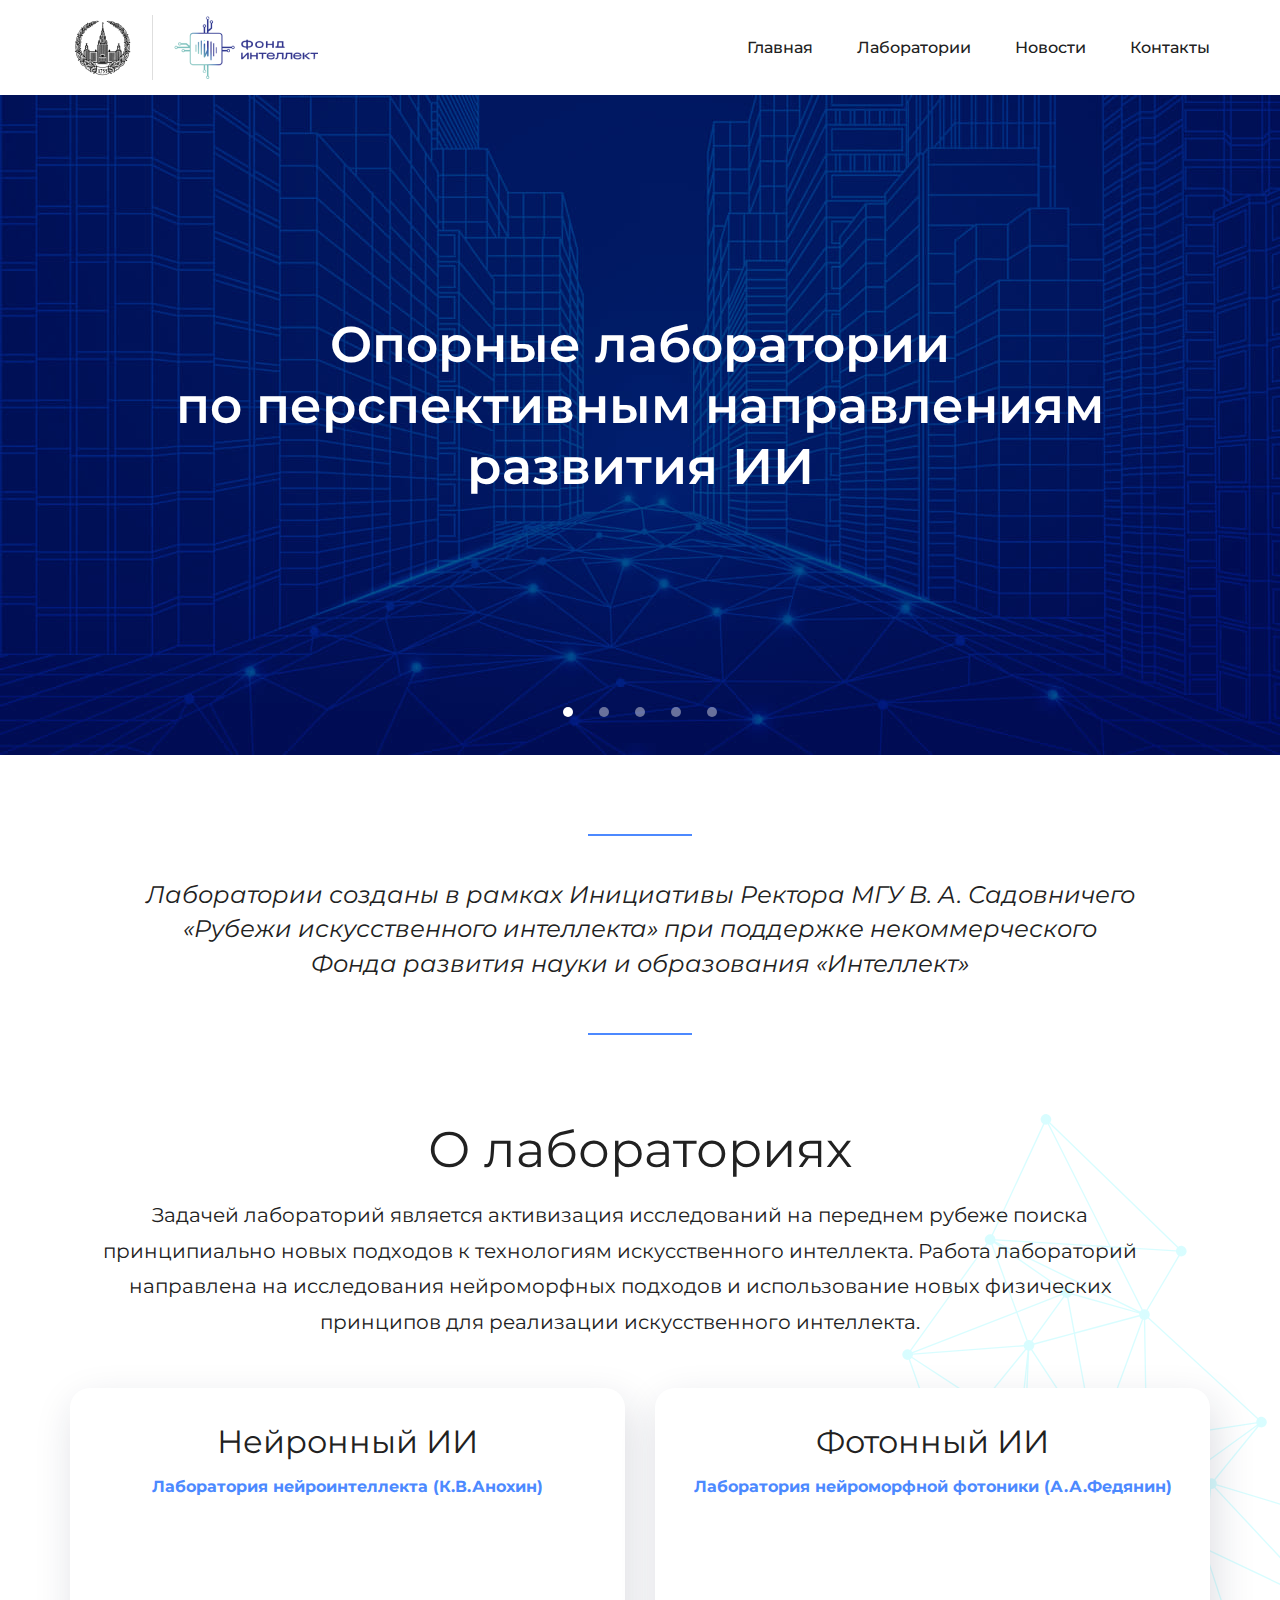
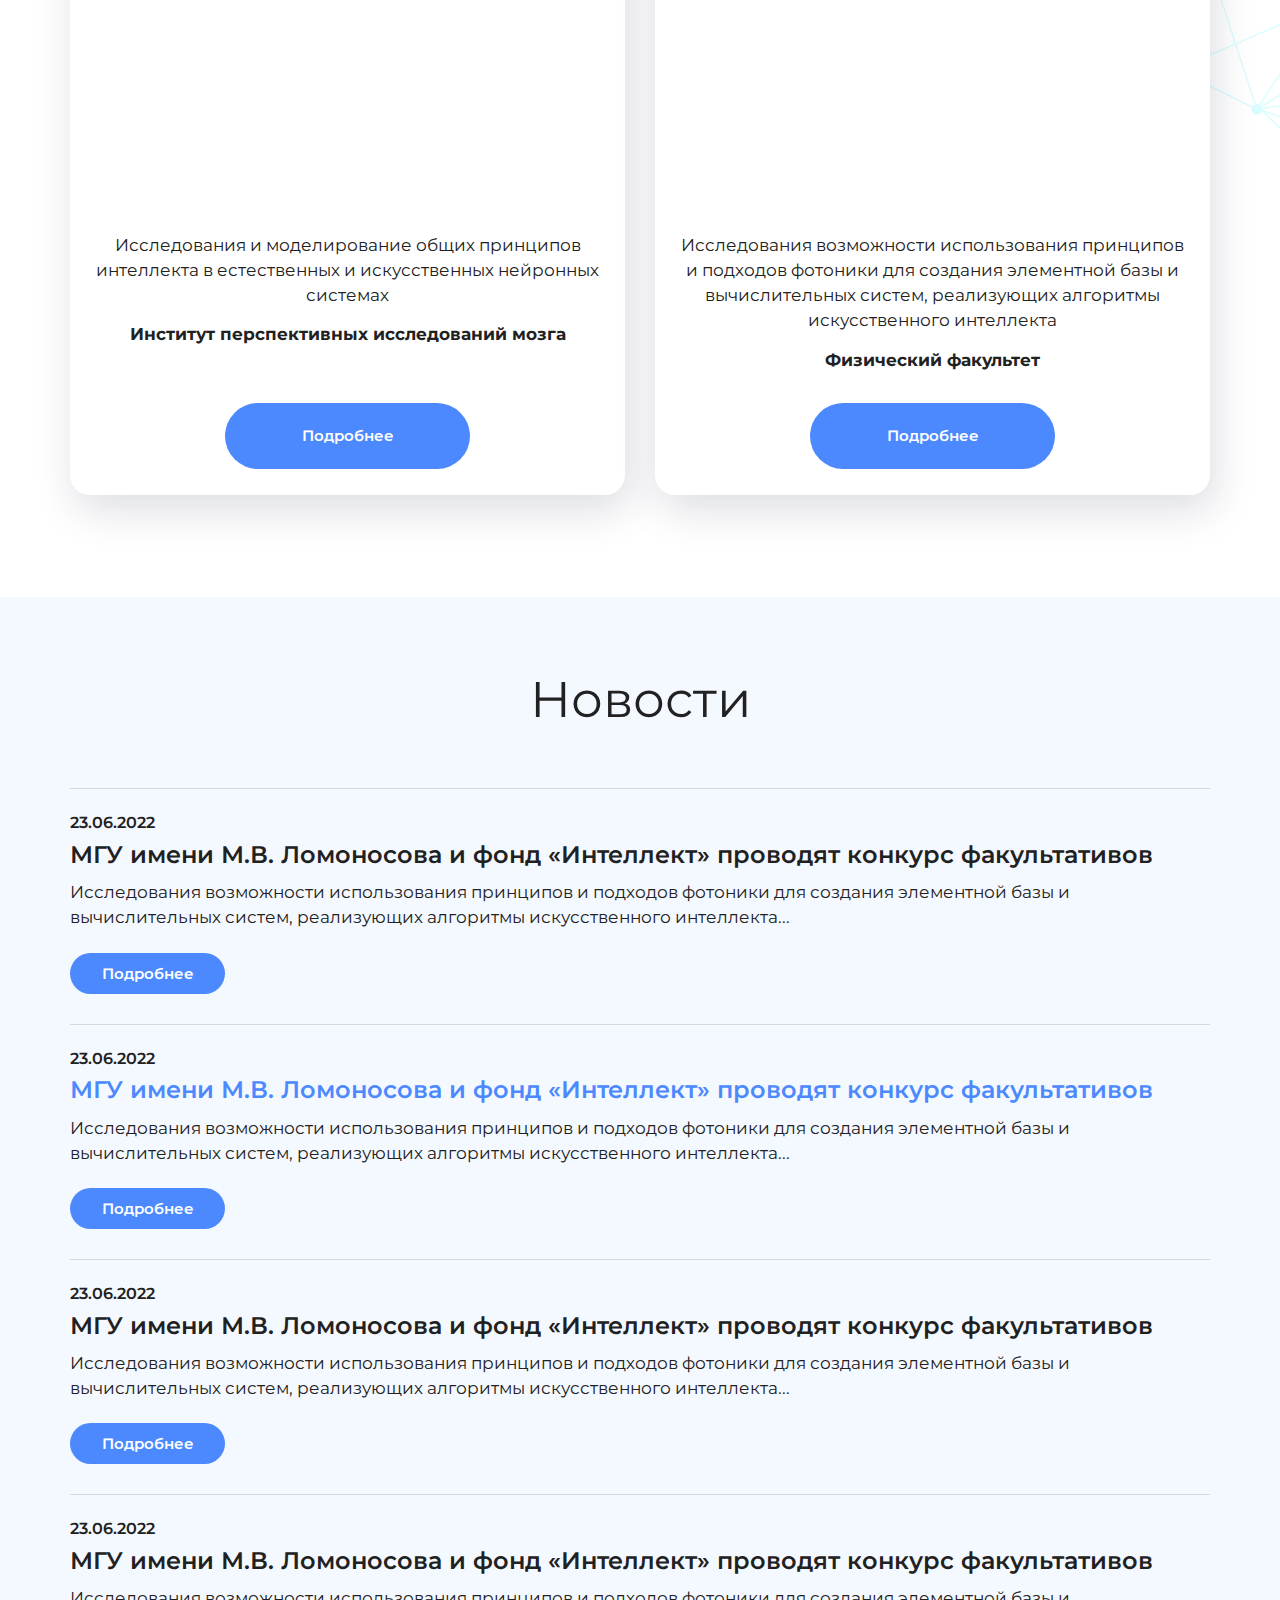
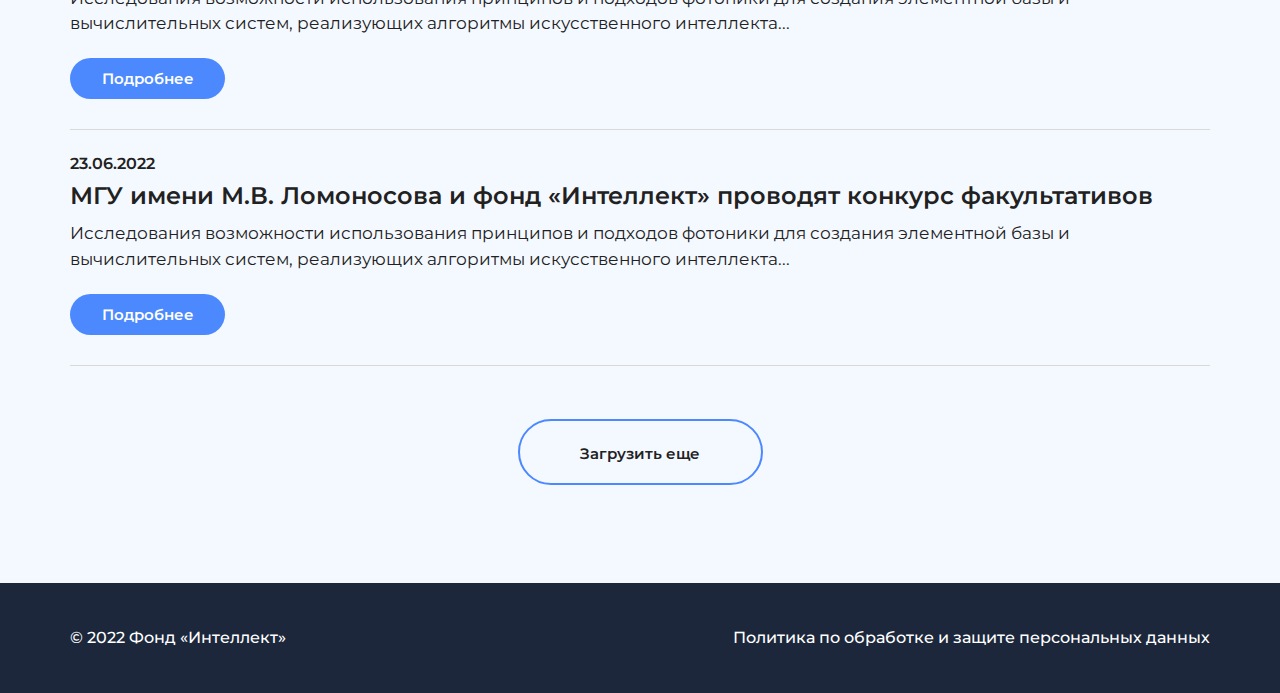
==== commit 49cbfcea: "555" ====
--- a/index.html
+++ b/index.html
@@ -132,7 +132,7 @@
 									<div class="about_item-title">Нейронный ИИ</div>
 									<div class="about_item-subtitle">Лаборатория нейроинтеллекта (К.В.Анохин)</div>
 									<div class="about_item-img">
-										<img src="images/about1.jpg" alt="">
+										<img data-src="images/about1.jpg" alt="" class="lozad">
 									</div>
 									<div class="about_item-text">Исследования и моделирование общих принципов интеллекта в естественных и искусственных нейронных системах</div>
 									<div class="about_item-institute">Институт перспективных исследований мозга</div>
@@ -146,7 +146,7 @@
 									<div class="about_item-title">Фотонный ИИ</div>
 									<div class="about_item-subtitle">Лаборатория нейроморфной фотоники (А.А.Федянин)</div>
 									<div class="about_item-img">
-										<img src="images/about2.jpg" alt="">
+										<img data-src="images/about2.jpg" alt="" class="lozad">
 									</div>
 									<div class="about_item-text">Исследования возможности использования принципов и подходов фотоники для создания элементной базы и вычислительных систем, реализующих алгоритмы искусственного интеллекта</div>
 									<div class="about_item-institute">Физический факультет</div>
--- a/css/styles.css
+++ b/css/styles.css
@@ -146,27 +146,7 @@
     min-height: fill-available;
 }
 
-/*
-html.custom_scroll ::-webkit-scrollbar
-{
-    width: 10px;
-    height: 10px;
-
-    background-color: #ccc;
-}
-
-html.custom_scroll ::-webkit-scrollbar-thumb
-{
-    background-color: #de041d;
-}
-
-html.custom_scroll
-{
-    scrollbar-color: #de041d #ccc;
-    scrollbar-width: thin;
-}
-
-*/
+
 body {
     color: var(--text_color);
     font-family: var(--font_family);
@@ -415,7 +395,7 @@
     z-index: 3;
     overflow: hidden;
     margin-bottom: 79px;
-    margin-top: 95px;
+    margin-top: 45px;
 }
 .first_section .bg {
     position: absolute;
@@ -736,13 +716,6 @@
 
 
 
-
-
-
-
-
-
-
 .buttonUp {
     position: fixed;
     z-index: 999;
@@ -759,6 +732,323 @@
     border-radius: 50%;
     background: url(../images/button_up.svg);
 }
+
+
+/* text_block */
+
+.text_block {
+    margin-bottom: 101px;
+    position: relative;
+    z-index: 1;
+}
+.text_block::after {   
+    position: absolute;
+    content: "";
+    width: 374px;
+    height: 782px;
+    right: 0px;
+    top: 0px;
+    background: url(../images/text_block_bg_right.svg);
+    z-index: -1;
+}
+.text_block::before {   
+    position: absolute;
+    content: "";
+    width: 317px;
+    height: 782px;
+    left: 0px;
+    top: 0px;
+    background: url(../images/text_block_bg_left.svg);
+    z-index: -1;
+}
+.text_block-title {
+    margin-bottom: 77px;
+}
+.title-line {
+    position: relative;
+    padding-bottom: 18px;
+}
+.title-line::before {
+    position: absolute;
+    content: "";
+    width: 104px;
+    height: 2px;
+    left: 50%;
+    transform: translateX(-50%);
+    bottom: 0;
+    background: #4C89FF;
+}
+.text_block p {
+    font-weight: 400;
+    font-size: var(--font_size);
+    line-height: 177.02%;
+    color: var(--text_color);
+    margin-bottom: 43px;
+}
+.text_block p:last-child {
+    margin-bottom: 0;
+}
+.text_block img {
+    float: right;
+    width: 555px;
+    height: 349px;
+    border-radius: 20px;
+    margin-left: 30px;
+    display: block;
+}
+
+
+
+/* trend */
+.trend {
+    padding-top: 89px;
+    padding-bottom: 100px;
+}
+.trend_title {
+    margin-bottom: 48px;
+}
+.trend_items {
+    display: flex;
+    margin-left: -30px;
+}
+.trend_items > * {
+    margin-left: 30px;
+    width: calc(100%/4 - 30px);
+}
+.trend_item-img {
+    display: block;
+    position: relative;
+    overflow: hidden;
+    padding-bottom: 73.76%;
+    margin-bottom: 26px;
+}
+.trend_item-img img {
+    position: absolute;
+    top: 0;
+    left: 0;
+    display: block;
+    width: 100%;
+    height: 100%;
+    object-fit: cover;
+    border-radius: 20px;
+}
+.trend_item-title {
+    font-weight: 600;
+    font-size: 20px;
+    line-height: 143.02%;
+    text-align: center;
+    color: var(--text_color);
+}
+.trend_item-text {
+    font-weight: 400;
+    font-size: 15px;
+    line-height: 162.52%;
+    text-align: center;
+    color: var(--text_color);
+    margin-bottom: 26px;
+}
+.trend .news_item-link {
+    margin: 0 auto;
+}
+
+
+
+
+
+
+/* contacts */
+.contacts {
+    height: 614px;  
+    position: relative;
+    z-index: 1;  
+}
+.contacts::before {   
+    position: absolute;
+    content: "";
+    width: 340px;
+    height: 639px;
+    left: 0px;
+    top: 0px;
+    background: url(../images/contacts_bg_left.svg);
+    z-index: -1;
+}
+.contacts .cont {
+    display: flex;
+    align-items: center;
+    position: relative;
+}
+.contacts_info {
+    width: 585px;
+    flex-shrink: 0;
+    padding-top: 100px;
+    padding-bottom: 100px;
+}
+.contacts_title {
+    text-align: start;
+    margin-bottom: 13px;
+}
+.contacts_phone {
+    font-weight: 700;
+    font-size: var(--font_size);
+    line-height: 177.02%;
+    color: var(--text_color);
+    text-decoration: none;
+    display: block;
+}
+.contacts_mail {
+    font-weight: 400;
+    font-size: var(--font_size);
+    line-height: 177.02%;
+    color: var(--text_color);
+    display: block;
+    margin-bottom: 25px;
+}
+.contacts_adress {
+    font-weight: 400;
+    font-size: var(--font_size);
+    line-height: 177.02%;
+    color: var(--text_color);
+    margin-bottom: 25px;
+}
+.contacts_soc {
+    margin-top: 45px;
+    display: flex;
+}
+.contacts_soc a {
+    text-decoration: none;
+    display: block;
+    margin-right: 10px;
+}
+.contacts_soc a img {
+    display: block;
+    width: 47px;
+    height: 47px;
+}
+.contacts .map_wrap {
+    position: absolute;
+    overflow: hidden;
+    max-width: 100%;
+    width: calc(100% + 130px);
+    height: 614px;
+    transform: translateZ(0);
+    margin-left: 585px;
+    top: 0;
+    left: 0;
+}
+#map {
+    top: 0;
+    left: 0;
+    width: 100%;
+    height: 100%;
+}
+
+
+
+.staff {
+    padding-top: 76px;
+    padding-bottom: 98px;
+    position: relative;
+}
+.staff_title {
+    margin-bottom: 70px;
+}
+.swiper-slide_img {
+    width: 180px;
+    height: 180px;
+    margin: 0 auto 14px;
+}
+.swiper-slide_img img {
+    object-fit: cover;
+    width: 100%;
+    height: 100%;
+    border-radius: 50%;
+    border: 11px solid #F4F8FF;
+}
+.swiper-slide_title {
+    max-width: 263px;
+    font-weight: 600;
+    font-size: 18px;
+    line-height: 143.02%;
+    text-align: center;
+    color: #212121;
+    margin: 0 auto 11px;
+}
+.swiper-slide_text {
+    font-weight: 400;
+    font-size: 15px;
+    line-height: 143.02%;
+    text-align: center;
+    color: #212121;
+    margin-bottom: 11px;
+}
+.swiper-slide_post {
+    font-weight: 600;
+    font-size: 14px;
+    line-height: 143.02%;
+    text-align: center;
+    color: #4C89FF;
+}
+
+
+.swiper-container {
+    margin-top: 50px;
+    position: relative;
+}  
+.arrow-left {
+    position: absolute;
+    top: 50%;
+    transform: translateY(130px);
+    left: calc(50% - 645px);
+    cursor: pointer;
+    width: 56px;
+    height: 56px;
+    background: #fff;
+    border: 2px solid #C7CDD9;
+    border-radius: 90px;
+}  
+.arrow-right {
+    position: absolute;
+    top: 50%;
+    transform: translateY(130px);
+    right: calc(50% - 645px);
+    cursor: pointer;
+    width: 56px;
+    height: 56px;
+    background: #fff;
+    border: 2px solid #C7CDD9;
+    border-radius: 90px;
+}
+.arrow-right:after,
+.arrow-left:after {
+    position: absolute;
+    top: 0;
+    right: 0;
+    bottom: 0;
+    left: 0px;
+    display: block;
+    width: 22px;
+    height: 16px;
+    margin: auto;
+    content: '';  
+}
+.arrow-right:after {
+    background: url(../images/arrow_right.svg);
+}
+.arrow-left:after {
+    background: url(../images/arrow_left.svg);
+}
+.arrow-right.swiper-button-disabled {
+    opacity: 0.6;
+}
+.arrow-left.swiper-button-disabled {
+    opacity: 0.6;
+}
+
+
+
+
+
+
 
 
 
--- a/css/response_1187.css
+++ b/css/response_1187.css
@@ -1,6 +1,14 @@
 @media print, (max-width: 1187px) {
 
-
+    .text_block img {
+        width: 450px;
+        height: 283px;
+        margin-left: 20px;
+        margin-bottom: 20px;
+    }
+    .staff_title {
+        margin-bottom: 40px;
+    }
 
 
 
--- a/css/response_1023.css
+++ b/css/response_1023.css
@@ -44,6 +44,55 @@
         margin: 25px auto 0px;
     }
 
+    .text_block img {
+        width: 370px;
+        height: 233px;
+    }
+    .text_block p {
+        margin-bottom: 20px;
+    }
+    .text_block {
+        margin-bottom: 40px;
+    }
+    .trend {
+        padding-top: 40px;
+        padding-bottom: 40px;
+    }
+    .trend_items {
+        flex-wrap: wrap;
+        margin-left: -20px;
+        margin-bottom: -30px;
+    }
+    .trend_items > * {
+        margin-left: 20px;
+        margin-bottom: 30px;
+        width: calc(100%/2 - 20px);
+    }
+    .trend_item-img {
+        margin-bottom: 15px;
+    }
+    .trend_item-title {
+        font-size: 18px;
+    }
+    .trend_title {
+        margin-bottom: 30px;
+    }
+    .contacts_info {
+        width: 305px;
+        padding-top: 50px;
+        padding-bottom: 50px;
+    }
+    .contacts .map_wrap {
+        margin-left: 350px;
+        width: 100%;
+    }
+    .text_block-title {
+        margin-bottom: 30px;
+    }
+
+    .staff_title {
+        margin-bottom: 25px;
+    }
  
 
 
--- a/css/response_767.css
+++ b/css/response_767.css
@@ -1,7 +1,7 @@
 @media print, (max-width: 767px) {
 
     :root {
-        --font_size_title: 32px;
+        --font_size_title: 28px;
     }
    
     header .mob_menu_btn {
@@ -97,7 +97,7 @@
 
 
     .first_section .title {
-        padding: 45px 0 70px;
+        padding: 90px 0 90px;
     }
     .swiper-container-horizontal > .swiper-pagination-bullets, 
     .swiper-pagination-custom, .swiper-pagination-fraction {
@@ -158,6 +158,69 @@
     }
 
 
+    .text_block img {
+        width: 100%;
+        height: auto;
+    }
+    .text_block-title {
+        margin-bottom: 20px;
+    }
+    .title-line {
+        padding-bottom: 10px;
+    }
+    .trend_title {
+        margin-bottom: 20px;
+    }
+    .text_block {
+        margin-bottom: 25px;
+    }
+    .trend {
+        padding-top: 25px;
+        padding-bottom: 25px;
+    }
+    .contacts .map_wrap {
+        position: relative;
+        margin-left: 0;
+        height: 280px;
+    }
+    .contacts_info {
+        width: 100%;
+        padding-top: 0px;
+        padding-bottom: 0px;
+        text-align: center;
+    }
+    .contacts .cont {
+        flex-direction: column;
+    }
+    .contacts {
+        height: 100%;
+        padding-top: 25px;
+    }
+    .contacts_title {
+        text-align: center;
+        margin-bottom: 20px;
+    }
+    .contacts_mail {
+        margin-bottom: 12px;
+    }
+    .about_item-link {
+        margin: auto;
+    }
+    .contacts_soc {
+        margin-top: 25px;
+        margin-bottom: 25px;
+        justify-content: center;
+    }
+    .text_block p {
+        margin-bottom: 10px;
+    }
+    .staff_title {
+        margin-bottom: 5px;
+    }
+
+ 
+
+
 
 
 
--- a/css/response_479.css
+++ b/css/response_479.css
@@ -11,6 +11,17 @@
         padding-left: 10px;
     }
 
+    .trend_items {
+        flex-wrap: wrap;
+        margin-left: 0px;
+        margin-bottom: -25px;
+    }
+    .trend_items > * {
+        width: 100%;
+        margin-left: 0px;
+        margin-bottom: 25px;
+    }
+
  
 
    
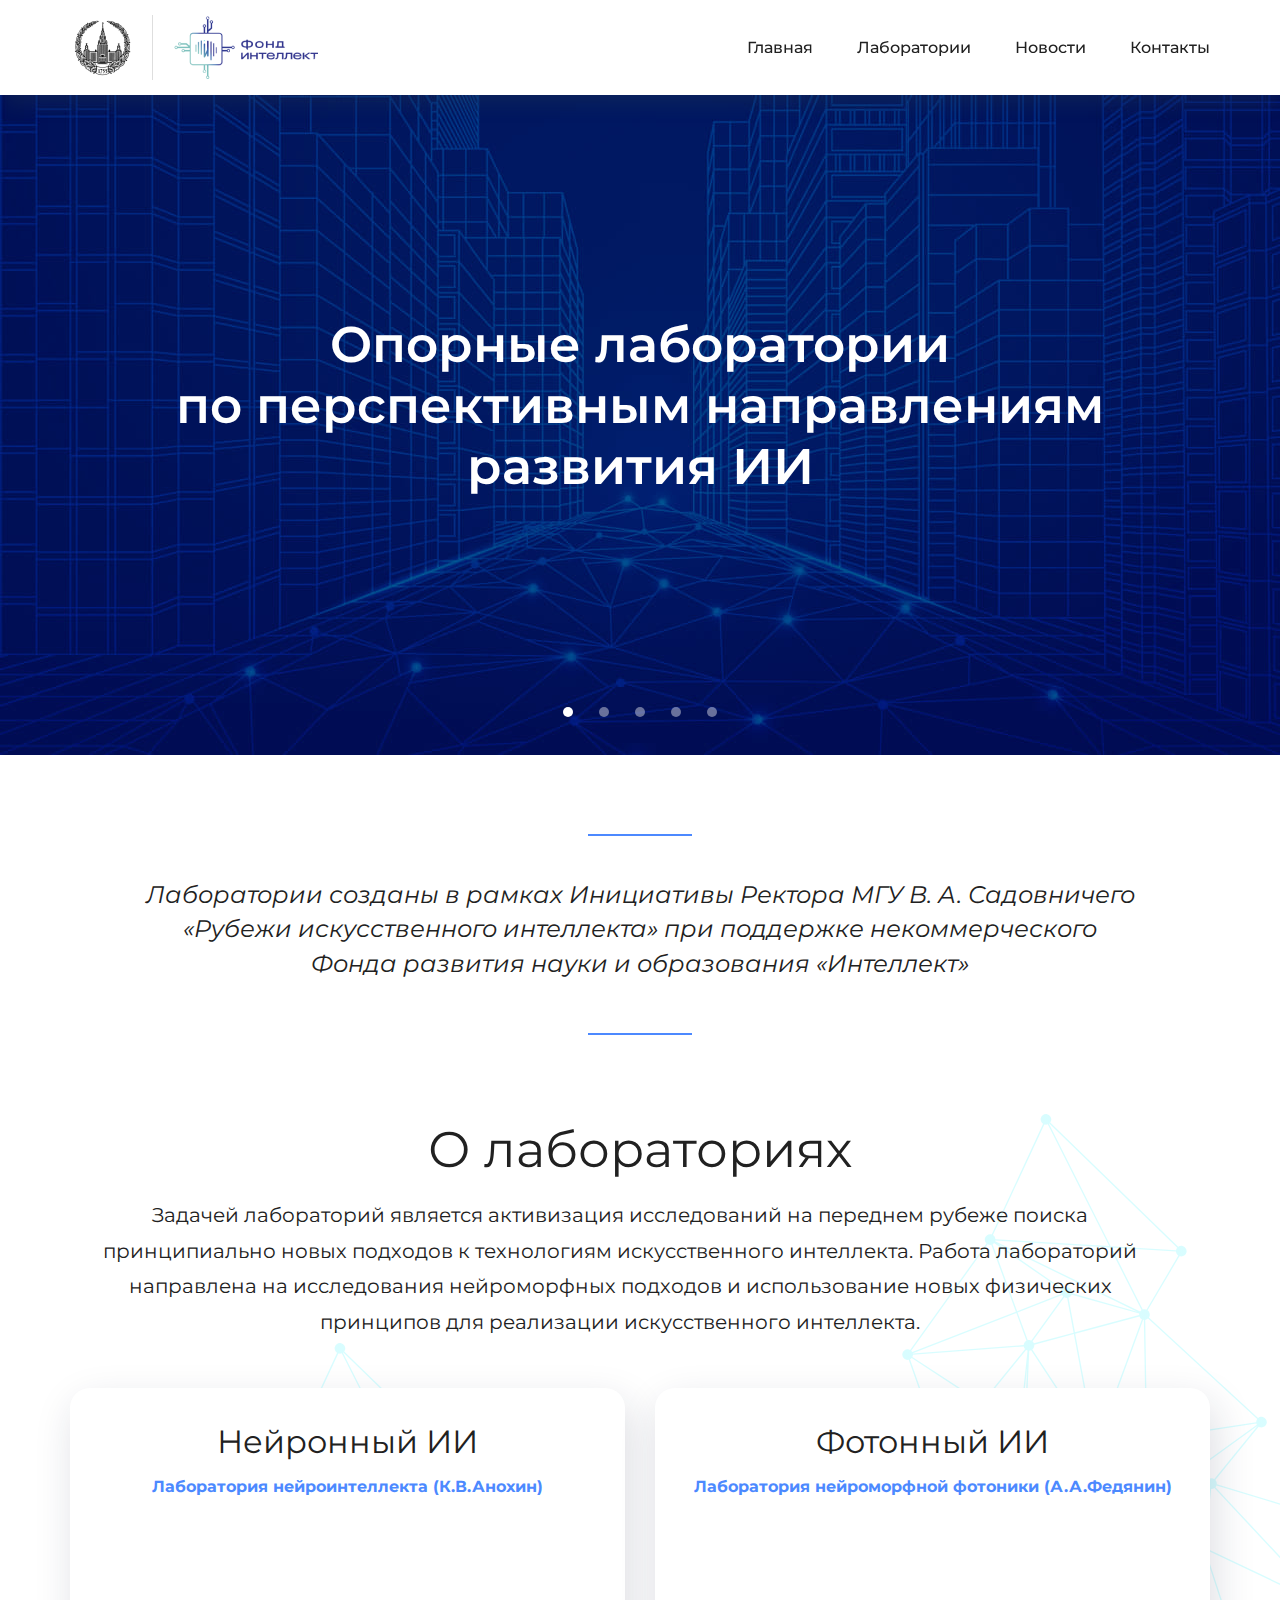
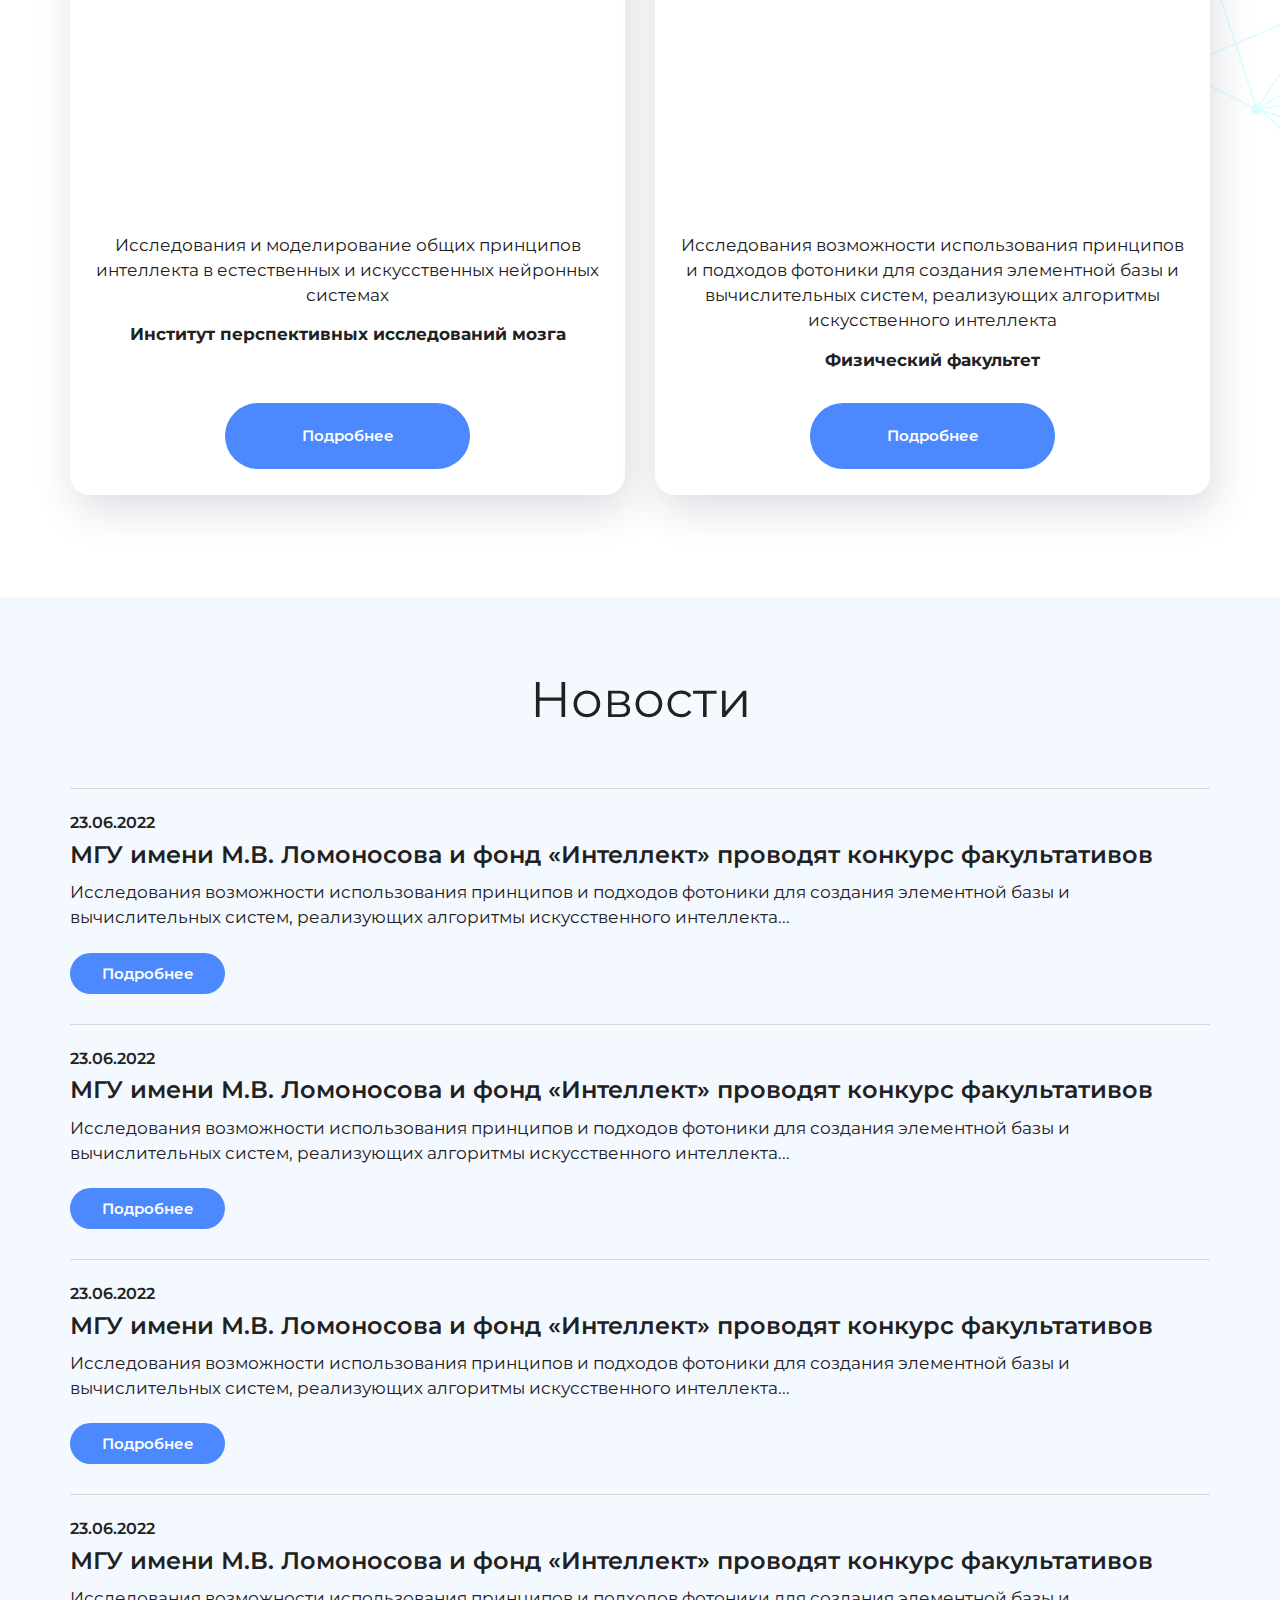
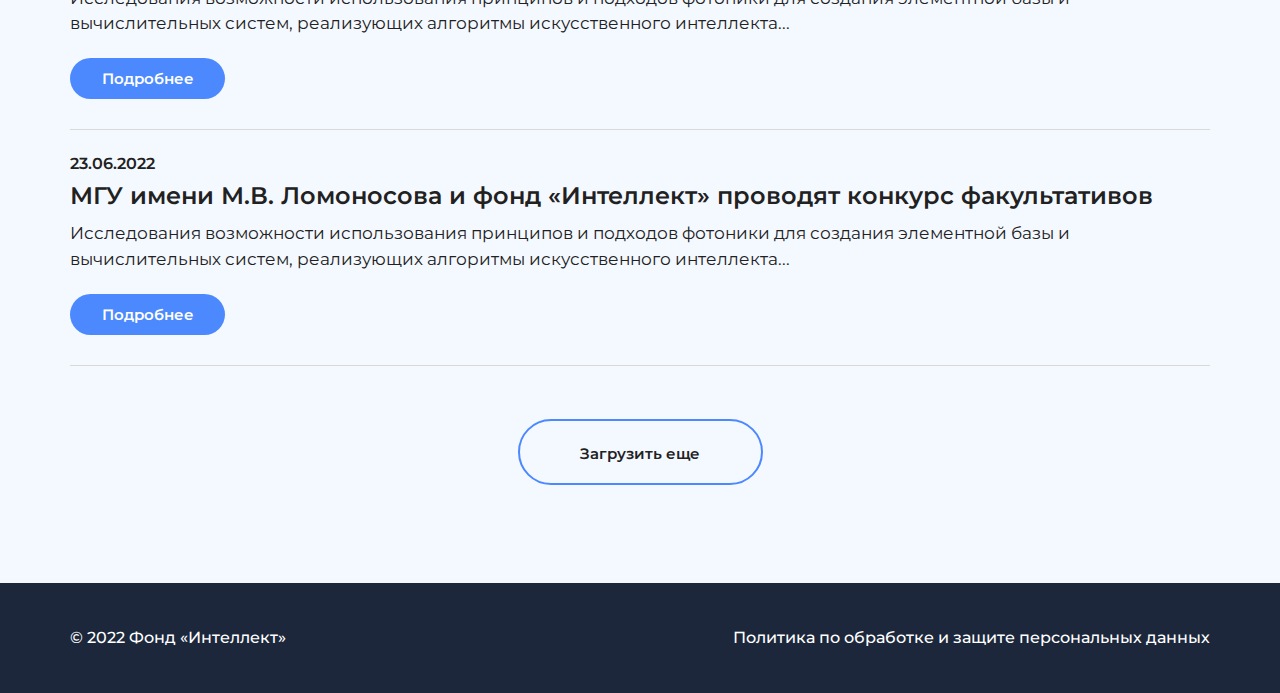
==== commit a9cb7aba: "Правки 23.12.2022" ====
--- a/index.html
+++ b/index.html
@@ -28,7 +28,6 @@
 
 		
 		<!-- Подключение файлов стилей -->
-		<link rel="stylesheet" href="css/fancybox.css">
 		<link rel="stylesheet" href="css/swiper-bundle.min.css">
 		<link rel="stylesheet" href="css/swiper.css">
 		<link rel="stylesheet" href="css/styles.css">
@@ -172,7 +171,7 @@
 									<span>Подробнее</span>
 								</a>
 							</div>
-							<div class="news_item active">
+							<div class="news_item">
 								<div class="news_item-date">23.06.2022</div>
 								<a href="#" class="news_item-title">МГУ имени М.В. Ломоносова и фонд «Интеллект» проводят конкурс факультативов</a>
 								<div class="news_item-text">Исследования возможности использования принципов и подходов фотоники для создания элементной базы и вычислительных систем, реализующих алгоритмы искусственного интеллекта...</div>
@@ -263,10 +262,6 @@
 				</div>
 			</footer>
 
-
-			<div class="buttonUp" style="display: none;">
-				<button type="button"></button>
-			</div>
 
 			<div class="overlay"></div>
 		</div>
@@ -307,9 +302,7 @@
 		<!-- Подключение javascript файлов -->
 		<script src="js/jquery-3.5.0.min.js"></script>
 		<script src="js/swiper-bundle.min.js"></script>
-		<script src="js/fancybox.min.js"></script>
 		<script src="js/lozad.min.js"></script>
-		<script src="js/inputmask.min.js"></script>
 		<script src="js/functions.js"></script>
 		<script src="js/scripts.js"></script>
 
--- a/css/styles.css
+++ b/css/styles.css
@@ -283,9 +283,11 @@
     padding-bottom: 15px;
     background: #fff;
     width: 100%;
-    /* height: 174px; */
     position: fixed;
     top: 0;
+    -webkit-box-shadow: 2px 15px 16px -5px rgba(34, 60, 80, 0.29);
+    -moz-box-shadow: 2px 15px 16px -5px rgba(34, 60, 80, 0.29);
+    box-shadow: 2px 15px 16px -5px rgba(34, 60, 80, 0.29);
 }
 header .cont {
     display: flex;
@@ -380,8 +382,8 @@
     flex-wrap: wrap;
 }
 header .menu .item:hover>a,
-header .menu .item.current-menu-item>a {
-    color: #000;
+header .menu .item.current-menu-item>a {   
+    color: #0249b3;  
 }
 header .logo-mob {
     display: none;
@@ -622,7 +624,7 @@
     padding-bottom: 30px;
     padding-top: 22px;
 }
-.news_item.active .news_item-title {
+.news_item-title:hover {
     color: #4C89FF;
 }
 .news_item-date {
@@ -639,6 +641,7 @@
     margin-bottom: 7px;
     text-decoration: none;
     display: block;
+    transition: all .4s;
 }
 .news_item-text {
     font-weight: 400;
@@ -716,24 +719,6 @@
 
 
 
-.buttonUp {
-    position: fixed;
-    z-index: 999;
-    right: 20px;
-    bottom: 20px;
-}
-.buttonUp button {
-    position: relative;
-    display: block;
-    width: 90px;
-    height: 90px;
-    cursor: pointer;
-    border: none;
-    border-radius: 50%;
-    background: url(../images/button_up.svg);
-}
-
-
 /* text_block */
 
 .text_block {
@@ -838,6 +823,7 @@
     line-height: 143.02%;
     text-align: center;
     color: var(--text_color);
+    margin-bottom: 10px;
 }
 .trend_item-text {
     font-weight: 400;
@@ -894,6 +880,10 @@
     color: var(--text_color);
     text-decoration: none;
     display: block;
+    transition: all .4s;
+}
+.contacts_phone:hover {
+    color: #0249b3;
 }
 .contacts_mail {
     font-weight: 400;
@@ -902,6 +892,10 @@
     color: var(--text_color);
     display: block;
     margin-bottom: 25px;
+    transition: all .4s;
+}
+.contacts_mail:hover {
+    color: #0249b3;
 }
 .contacts_adress {
     font-weight: 400;
@@ -997,7 +991,7 @@
 .arrow-left {
     position: absolute;
     top: 50%;
-    transform: translateY(130px);
+    transform: translateY(50%);
     left: calc(50% - 645px);
     cursor: pointer;
     width: 56px;
@@ -1009,7 +1003,7 @@
 .arrow-right {
     position: absolute;
     top: 50%;
-    transform: translateY(130px);
+    transform: translateY(50%);
     right: calc(50% - 645px);
     cursor: pointer;
     width: 56px;
--- a/css/response_767.css
+++ b/css/response_767.css
@@ -97,7 +97,7 @@
 
 
     .first_section .title {
-        padding: 90px 0 90px;
+        padding: 120px 0 120px;
     }
     .swiper-container-horizontal > .swiper-pagination-bullets, 
     .swiper-pagination-custom, .swiper-pagination-fraction {
@@ -151,13 +151,6 @@
         font-size: 14px;
     }
 
-    .buttonUp button {
-        width: 60px;
-        height: 60px;
-        background-size: cover;
-    }
-
-
     .text_block img {
         width: 100%;
         height: auto;
@@ -217,6 +210,15 @@
     .staff_title {
         margin-bottom: 5px;
     }
+    .staff {
+        padding-top: 30px;
+    }
+    .staff .swiper-container {
+        margin-top: 30px;
+    }
+    .news_item-link {
+        margin-left: auto;
+    }
 
  
 
--- a/css/response_479.css
+++ b/css/response_479.css
@@ -21,6 +21,12 @@
         margin-left: 0px;
         margin-bottom: 25px;
     }
+    .first_section .title {
+        padding: 90px 0 90px;
+    }
+    .contacts .about_item-link {
+        width: 100%;
+    }
 
  
 
